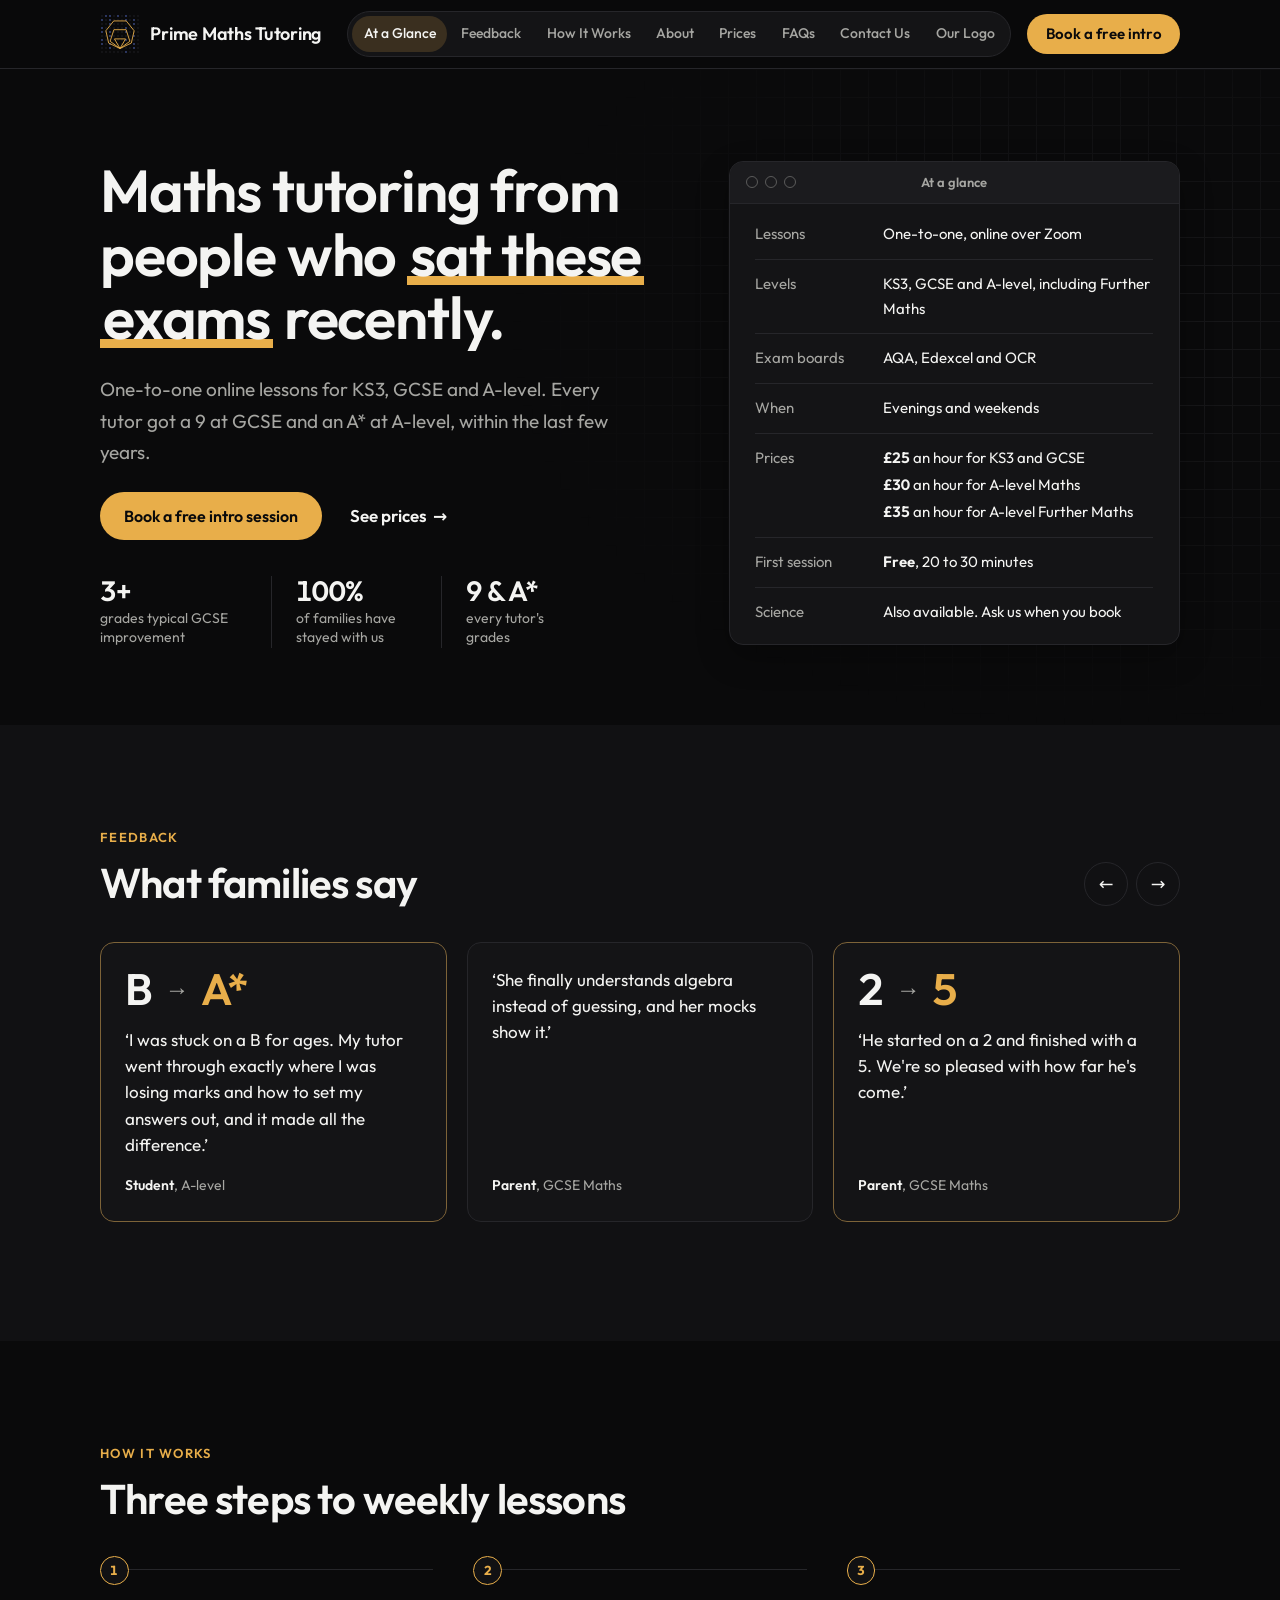
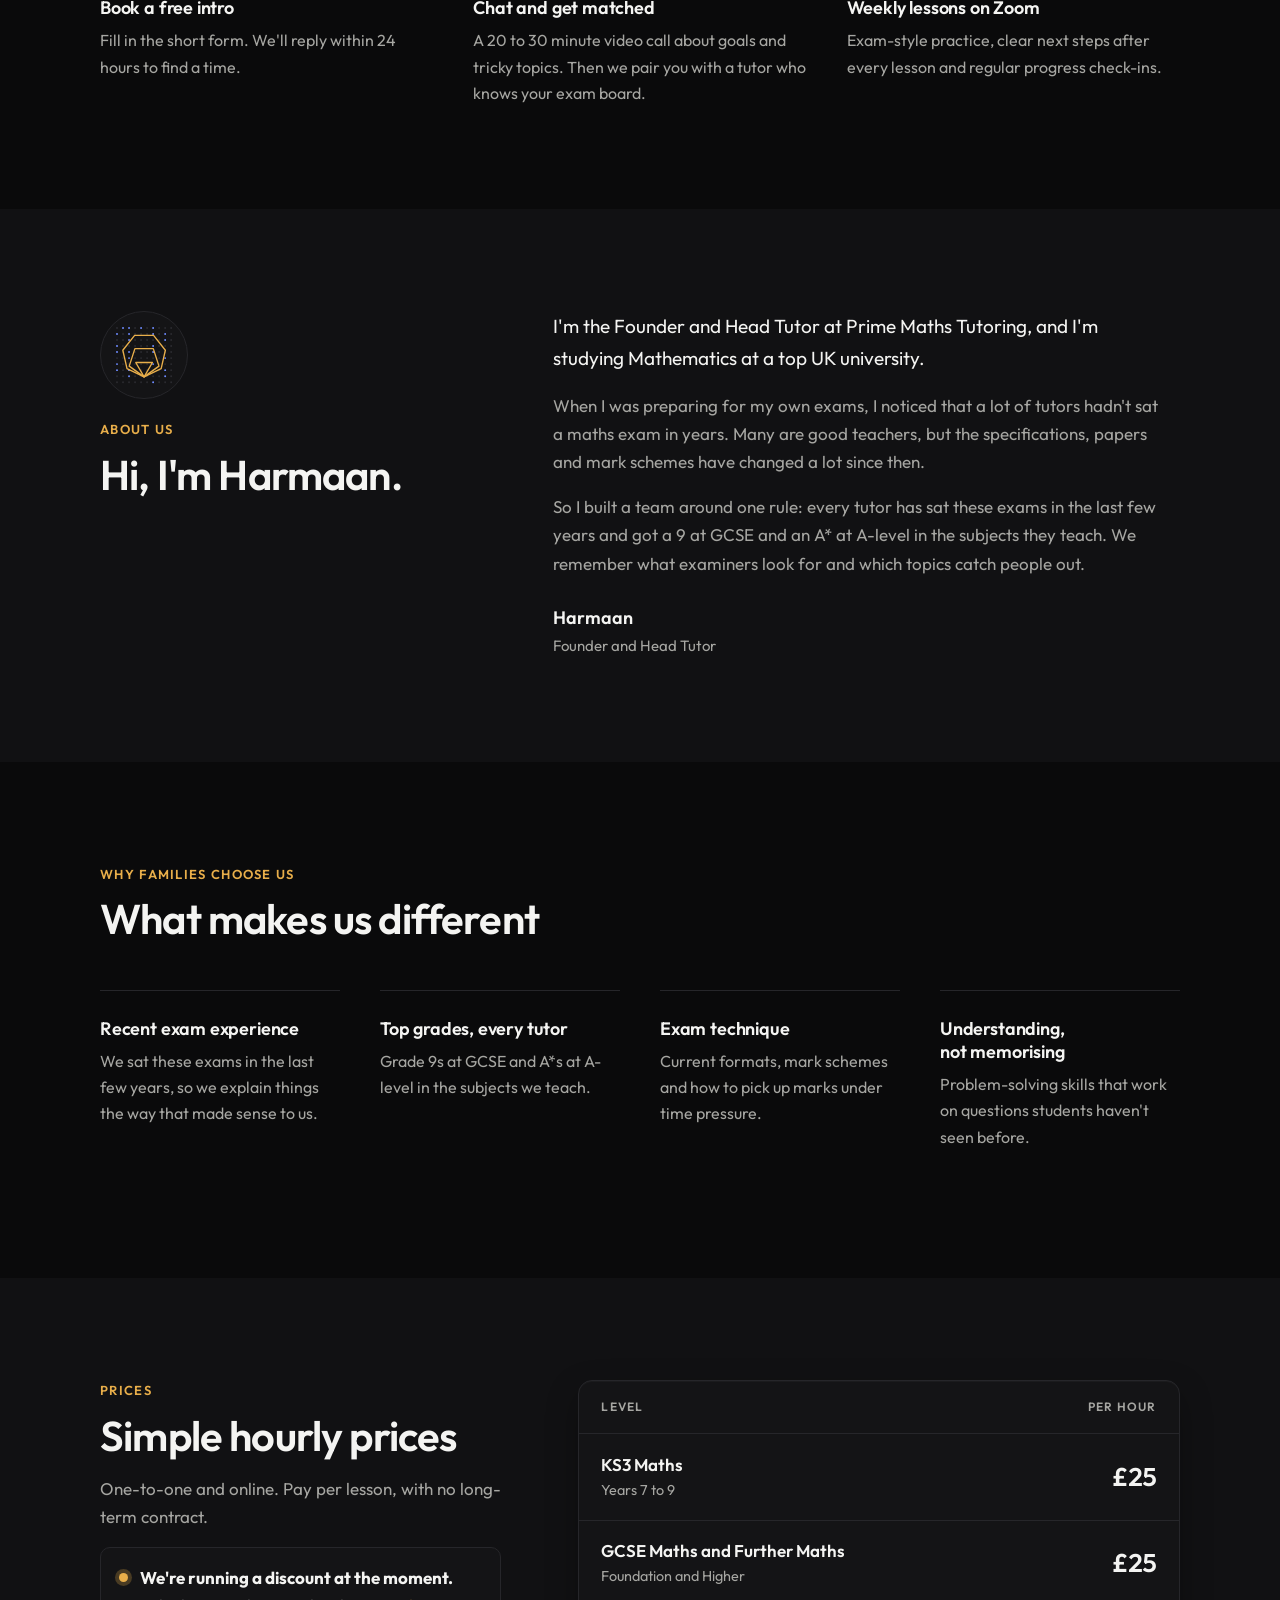
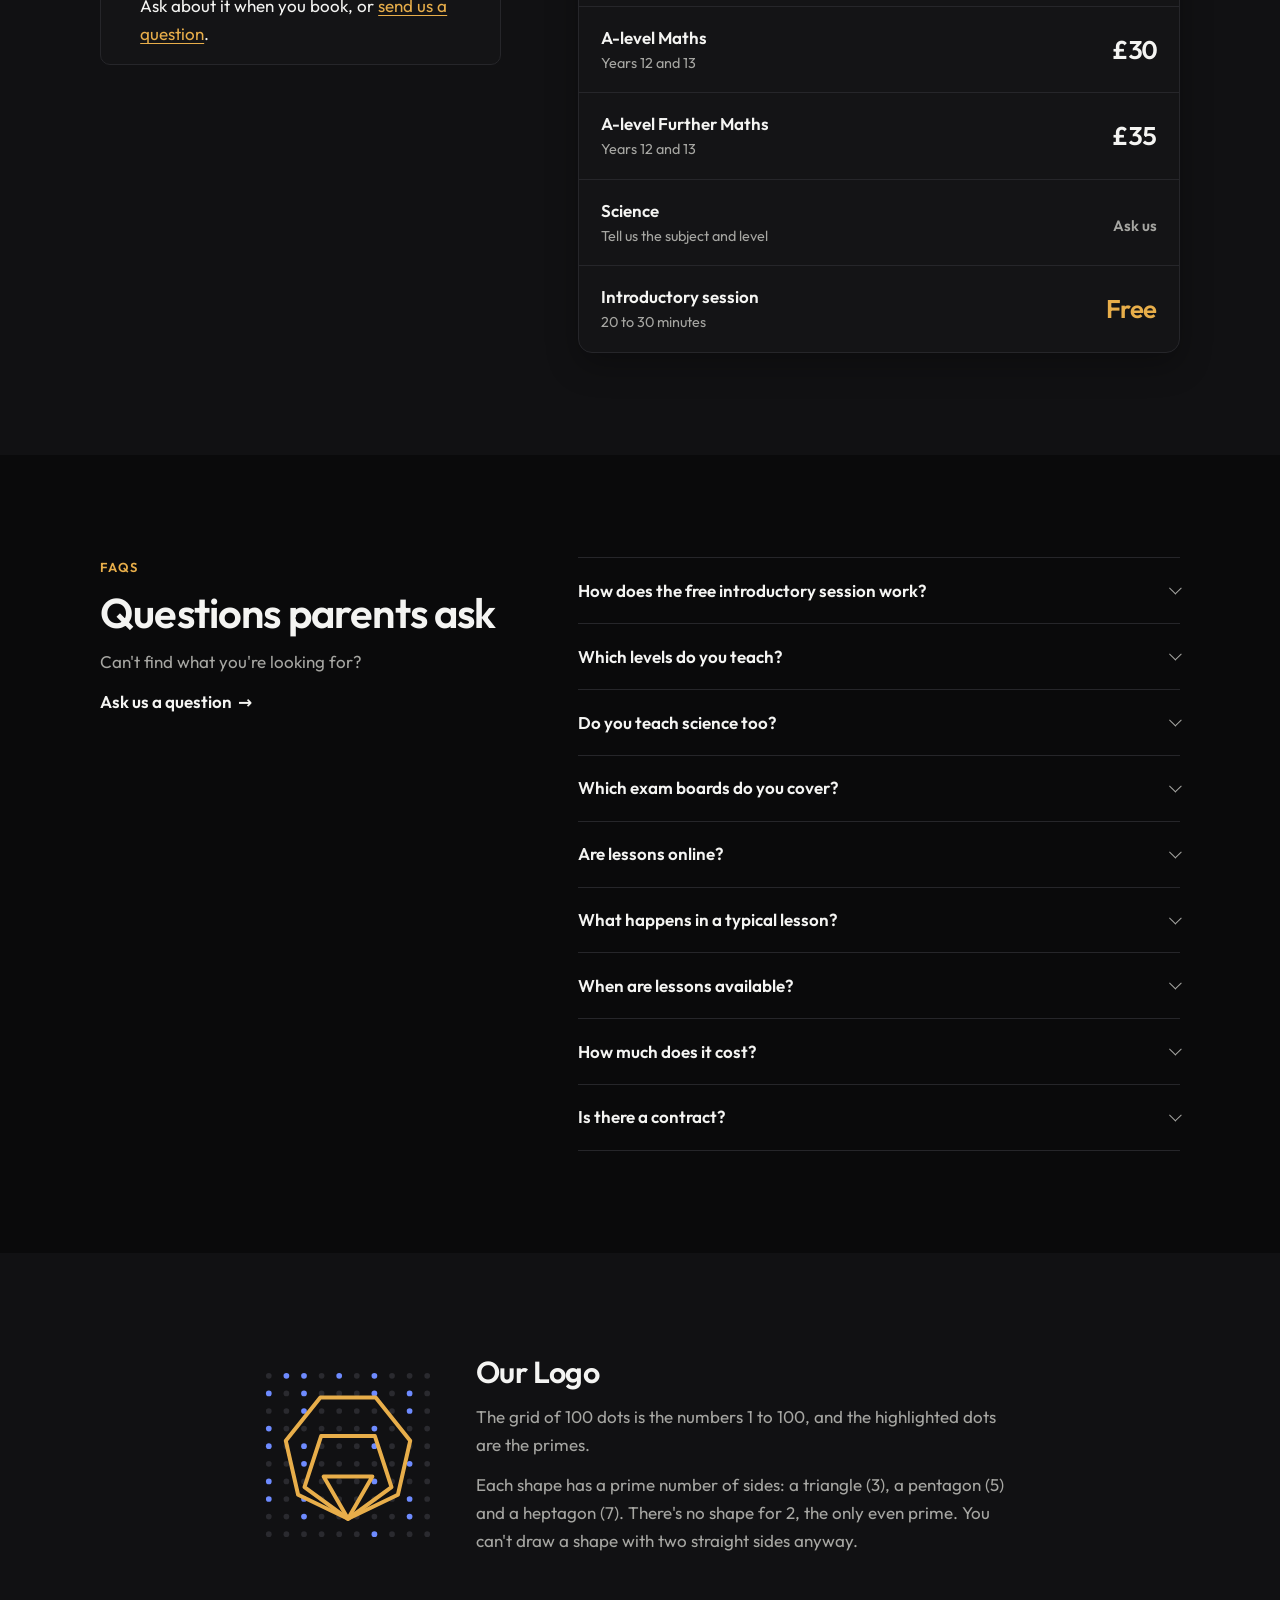
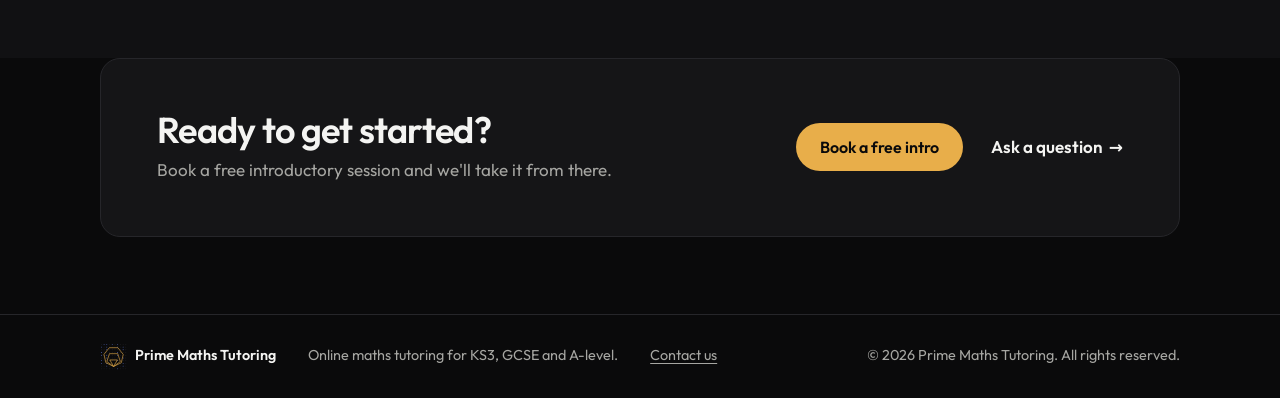
==== index.html @ 4ba77d1f "Add all-rights-reserved licence and footer notice Co-Authored-By: Claude Opus 5.5 <noreply@anthropic" ====
<!doctype html>
<html lang="en-GB">
<head>
<meta charset="utf-8">
<meta name="viewport" content="width=device-width, initial-scale=1, viewport-fit=cover">
<title>Prime Maths Tutoring</title>
<meta name="description" content="One-to-one online maths tutoring for KS3, GCSE and A-level, from tutors who got 9s and A*s and sat these exams in the last few years. Book a free introductory session.">
<meta name="theme-color" content="#0A0A0B">
<link rel="icon" href="favicon.svg" type="image/svg+xml">
<link rel="apple-touch-icon" href="images/apple-touch-icon.png">
<meta property="og:type" content="website">
<meta property="og:title" content="Prime Maths Tutoring">
<meta property="og:description" content="Online maths tutoring from people who sat these exams recently. KS3, GCSE and A-level. First session free.">
<meta property="og:image" content="https://www.primemathstutoring.co.uk/images/og.png">
<meta property="og:url" content="https://www.primemathstutoring.co.uk/">
<link rel="canonical" href="https://www.primemathstutoring.co.uk/">
<link rel="preload" href="fonts/outfit.woff2" as="font" type="font/woff2" crossorigin>
<link rel="stylesheet" href="styles.css">
<script type="application/ld+json">
{
  "@context": "https://schema.org",
  "@type": "EducationalOrganization",
  "name": "Prime Maths Tutoring",
  "description": "One-to-one online maths tutoring for KS3, GCSE and A-level Maths and Further Maths.",
  "areaServed": "GB",
  "priceRange": "£25–£35 per hour"
}
</script>
</head>
<body>

<a class="skip" href="#main">Skip to content</a>

<header class="site-header">
  <div class="wrap header-inner">
    <a class="brand" href="#top" aria-label="Prime Maths Tutoring, back to top">
      <svg class="logo-mark" viewBox="0 0 400 400" aria-hidden="true" focusable="false"><g><circle cx="20" cy="20" r="6.5" class="n"/><circle cx="60" cy="20" r="6.5" class="p"/><circle cx="100" cy="20" r="6.5" class="p"/><circle cx="140" cy="20" r="6.5" class="n"/><circle cx="180" cy="20" r="6.5" class="p"/><circle cx="220" cy="20" r="6.5" class="n"/><circle cx="260" cy="20" r="6.5" class="p"/><circle cx="300" cy="20" r="6.5" class="n"/><circle cx="340" cy="20" r="6.5" class="n"/><circle cx="380" cy="20" r="6.5" class="n"/><circle cx="20" cy="60" r="6.5" class="p"/><circle cx="60" cy="60" r="6.5" class="n"/><circle cx="100" cy="60" r="6.5" class="p"/><circle cx="140" cy="60" r="6.5" class="n"/><circle cx="180" cy="60" r="6.5" class="n"/><circle cx="220" cy="60" r="6.5" class="n"/><circle cx="260" cy="60" r="6.5" class="p"/><circle cx="300" cy="60" r="6.5" class="n"/><circle cx="340" cy="60" r="6.5" class="p"/><circle cx="380" cy="60" r="6.5" class="n"/><circle cx="20" cy="100" r="6.5" class="n"/><circle cx="60" cy="100" r="6.5" class="n"/><circle cx="100" cy="100" r="6.5" class="p"/><circle cx="140" cy="100" r="6.5" class="n"/><circle cx="180" cy="100" r="6.5" class="n"/><circle cx="220" cy="100" r="6.5" class="n"/><circle cx="260" cy="100" r="6.5" class="n"/><circle cx="300" cy="100" r="6.5" class="n"/><circle cx="340" cy="100" r="6.5" class="p"/><circle cx="380" cy="100" r="6.5" class="n"/><circle cx="20" cy="140" r="6.5" class="p"/><circle cx="60" cy="140" r="6.5" class="n"/><circle cx="100" cy="140" r="6.5" class="n"/><circle cx="140" cy="140" r="6.5" class="n"/><circle cx="180" cy="140" r="6.5" class="n"/><circle cx="220" cy="140" r="6.5" class="n"/><circle cx="260" cy="140" r="6.5" class="p"/><circle cx="300" cy="140" r="6.5" class="n"/><circle cx="340" cy="140" r="6.5" class="n"/><circle cx="380" cy="140" r="6.5" class="n"/><circle cx="20" cy="180" r="6.5" class="p"/><circle cx="60" cy="180" r="6.5" class="n"/><circle cx="100" cy="180" r="6.5" class="p"/><circle cx="140" cy="180" r="6.5" class="n"/><circle cx="180" cy="180" r="6.5" class="n"/><circle cx="220" cy="180" r="6.5" class="n"/><circle cx="260" cy="180" r="6.5" class="p"/><circle cx="300" cy="180" r="6.5" class="n"/><circle cx="340" cy="180" r="6.5" class="n"/><circle cx="380" cy="180" r="6.5" class="n"/><circle cx="20" cy="220" r="6.5" class="n"/><circle cx="60" cy="220" r="6.5" class="n"/><circle cx="100" cy="220" r="6.5" class="p"/><circle cx="140" cy="220" r="6.5" class="n"/><circle cx="180" cy="220" r="6.5" class="n"/><circle cx="220" cy="220" r="6.5" class="n"/><circle cx="260" cy="220" r="6.5" class="n"/><circle cx="300" cy="220" r="6.5" class="n"/><circle cx="340" cy="220" r="6.5" class="p"/><circle cx="380" cy="220" r="6.5" class="n"/><circle cx="20" cy="260" r="6.5" class="p"/><circle cx="60" cy="260" r="6.5" class="n"/><circle cx="100" cy="260" r="6.5" class="n"/><circle cx="140" cy="260" r="6.5" class="n"/><circle cx="180" cy="260" r="6.5" class="n"/><circle cx="220" cy="260" r="6.5" class="n"/><circle cx="260" cy="260" r="6.5" class="p"/><circle cx="300" cy="260" r="6.5" class="n"/><circle cx="340" cy="260" r="6.5" class="n"/><circle cx="380" cy="260" r="6.5" class="n"/><circle cx="20" cy="300" r="6.5" class="p"/><circle cx="60" cy="300" r="6.5" class="n"/><circle cx="100" cy="300" r="6.5" class="p"/><circle cx="140" cy="300" r="6.5" class="n"/><circle cx="180" cy="300" r="6.5" class="n"/><circle cx="220" cy="300" r="6.5" class="n"/><circle cx="260" cy="300" r="6.5" class="n"/><circle cx="300" cy="300" r="6.5" class="n"/><circle cx="340" cy="300" r="6.5" class="p"/><circle cx="380" cy="300" r="6.5" class="n"/><circle cx="20" cy="340" r="6.5" class="n"/><circle cx="60" cy="340" r="6.5" class="n"/><circle cx="100" cy="340" r="6.5" class="p"/><circle cx="140" cy="340" r="6.5" class="n"/><circle cx="180" cy="340" r="6.5" class="n"/><circle cx="220" cy="340" r="6.5" class="n"/><circle cx="260" cy="340" r="6.5" class="n"/><circle cx="300" cy="340" r="6.5" class="n"/><circle cx="340" cy="340" r="6.5" class="p"/><circle cx="380" cy="340" r="6.5" class="n"/><circle cx="20" cy="380" r="6.5" class="n"/><circle cx="60" cy="380" r="6.5" class="n"/><circle cx="100" cy="380" r="6.5" class="n"/><circle cx="140" cy="380" r="6.5" class="n"/><circle cx="180" cy="380" r="6.5" class="n"/><circle cx="220" cy="380" r="6.5" class="n"/><circle cx="260" cy="380" r="6.5" class="p"/><circle cx="300" cy="380" r="6.5" class="n"/><circle cx="340" cy="380" r="6.5" class="n"/><circle cx="380" cy="380" r="6.5" class="n"/></g><polygon class="s hept" points="200.0,345.0 86.6,290.4 58.6,167.7 137.1,69.4 262.9,69.4 341.4,167.7 313.4,290.4"/><polygon class="s pent" points="200.0,345.0 101.1,273.1 138.9,156.9 261.1,156.9 298.9,273.1"/><polygon class="s tri" points="200.0,345.0 144.6,249.0 255.4,249.0"/></svg>
      <span class="brand-name">Prime Maths Tutoring</span>
    </a>
    <nav class="tabs" aria-label="Sections">
      <a href="#top">At a Glance</a>
      <a href="#reviews">Feedback</a>
      <a href="#how">How It Works</a>
      <a href="#about">About</a>
      <a href="#prices">Prices</a>
      <a href="#faqs">FAQs</a>
      <a href="contact.html">Contact Us</a>
      <a href="#logo">Our Logo</a>
    </nav>
    <a class="btn btn-small" href="book.html"><span>Book <span class="long-label">a free </span>intro</span></a>
  </div>
</header>

<main id="main">

  <!-- Opening: the promise and results on the left, the practical details on the right -->
  <section class="hero" id="top">
    <div class="wrap hero-grid">
      <div class="hero-copy">
        <h1>Maths tutoring from people who <mark>sat these exams</mark> recently.</h1>
        <p class="lede">One-to-one online lessons for KS3, GCSE and A-level. Every tutor got a 9 at GCSE and an A* at A-level, within the last few years.</p>
        <div class="actions">
          <a class="btn" href="book.html">Book a free intro session</a>
          <a class="link-arrow" href="#prices">See prices</a>
        </div>
        <ul class="stats" aria-label="Our results">
          <li><strong>3+</strong><span>grades typical GCSE improvement</span></li>
          <li><strong>100%</strong><span>of families have stayed with us</span></li>
          <li><strong>9 &amp; A*</strong><span>every tutor's grades</span></li>
        </ul>
      </div>

      <aside class="glance window" aria-labelledby="glance-title">
        <div class="window-bar">
          <span class="window-dots" aria-hidden="true"><i></i><i></i><i></i></span>
          <h2 id="glance-title" class="window-title">At a glance</h2>
        </div>
        <dl class="window-body">
          <div><dt>Lessons</dt><dd>One-to-one, online over Zoom</dd></div>
          <div><dt>Levels</dt><dd>KS3, GCSE and A-level, including Further Maths</dd></div>
          <div><dt>Exam boards</dt><dd>AQA, Edexcel and OCR</dd></div>
          <div><dt>When</dt><dd>Evenings and weekends</dd></div>
          <div><dt>Prices</dt><dd>
            <p><strong>£25</strong> an hour for KS3 and GCSE</p>
            <p><strong>£30</strong> an hour for A-level Maths</p>
            <p><strong>£35</strong> an hour for A-level Further Maths</p>
          </dd></div>
          <div><dt>First session</dt><dd><strong>Free</strong>, 20 to 30 minutes</dd></div>
          <div><dt>Science</dt><dd>Also available. Ask us when you book</dd></div>
        </dl>
      </aside>
    </div>
  </section>

  <!-- Feedback carousel. To add a card, copy one of the <li> blocks below and change the words.
       Only use feedback that families have actually given, with their permission. -->
  <section class="section section-tint reviews" id="reviews" aria-labelledby="reviews-title">
    <div class="wrap">
      <div class="reviews-head">
        <div class="section-head flush">
          <p class="eyebrow">Feedback</p>
          <h2 id="reviews-title">What families say</h2>
        </div>
        <div class="reviews-controls">
          <button type="button" class="round-btn" data-dir="-1" aria-label="Previous feedback"><span aria-hidden="true">&larr;</span></button>
          <button type="button" class="round-btn" data-dir="1" aria-label="Next feedback"><span aria-hidden="true">&rarr;</span></button>
        </div>
      </div>
      <ul class="reviews-track" tabindex="0" aria-label="Feedback from families">
        <li class="review review-result">
          <p class="grade"><span>B</span><span class="arrow" aria-label="to">&rarr;</span><span>A*</span></p>
          <blockquote><p>I was stuck on a B for ages. My tutor went through exactly where I was losing marks and how to set my answers out, and it made all the difference.</p></blockquote>
          <p class="review-meta"><strong>Student</strong>, A-level</p>
        </li>
        <li class="review">
          <blockquote><p>She finally understands algebra instead of guessing, and her mocks show it.</p></blockquote>
          <p class="review-meta"><strong>Parent</strong>, GCSE Maths</p>
        </li>
        <li class="review review-result">
          <p class="grade"><span>2</span><span class="arrow" aria-label="to">&rarr;</span><span>5</span></p>
          <blockquote><p>He started on a 2 and finished with a 5. We're so pleased with how far he's come.</p></blockquote>
          <p class="review-meta"><strong>Parent</strong>, GCSE Maths</p>
        </li>
        <li class="review review-result">
          <p class="grade"><span>C</span><span class="arrow" aria-label="to">&rarr;</span><span>A</span></p>
          <blockquote><p>Went from a C to an A. The homework was really well designed and always tailored to whatever I was struggling with that week.</p></blockquote>
          <p class="review-meta"><strong>Student</strong>, A-level</p>
        </li>
        <li class="review">
          <blockquote><p>Booking was really easy. We filled in the form and it was all sorted quickly.</p></blockquote>
          <p class="review-meta"><strong>Parent</strong>, GCSE Maths</p>
        </li>
        <li class="review review-result">
          <p class="grade"><span>5</span><span class="arrow" aria-label="to">&rarr;</span><span>8</span></p>
          <blockquote><p>From a 5 to an 8. Couldn't have asked for more.</p></blockquote>
          <p class="review-meta"><strong>Parent</strong>, GCSE Maths</p>
        </li>
        <li class="review">
          <blockquote><p>The tutors are really friendly, and there's always a time that works around my school timetable.</p></blockquote>
          <p class="review-meta"><strong>Student</strong>, A-level</p>
        </li>
      </ul>
    </div>
  </section>

  <!-- How it works -->
  <section class="section" id="how" aria-labelledby="how-title">
    <div class="wrap">
      <div class="section-head">
        <p class="eyebrow">How it works</p>
        <h2 id="how-title">Three steps to weekly lessons</h2>
      </div>
      <ol class="steps">
        <li>
          <h3>Book a free intro</h3>
          <p>Fill in the short form. We'll reply within 24 hours to find a time.</p>
        </li>
        <li>
          <h3>Chat and get matched</h3>
          <p>A 20 to 30 minute video call about goals and tricky topics. Then we pair you with a tutor who knows your exam board.</p>
        </li>
        <li>
          <h3>Weekly lessons on Zoom</h3>
          <p>Exam-style practice, clear next steps after every lesson and regular progress check-ins.</p>
        </li>
      </ol>
    </div>
  </section>

  <!-- Founder -->
  <section class="section section-tint" id="about" aria-labelledby="about-title">
    <div class="wrap founder">
      <div class="founder-side">
        <div class="avatar" aria-hidden="true"><svg class="logo-mark" viewBox="0 0 400 400" aria-hidden="true" focusable="false"><g><circle cx="20" cy="20" r="6.5" class="n"/><circle cx="60" cy="20" r="6.5" class="p"/><circle cx="100" cy="20" r="6.5" class="p"/><circle cx="140" cy="20" r="6.5" class="n"/><circle cx="180" cy="20" r="6.5" class="p"/><circle cx="220" cy="20" r="6.5" class="n"/><circle cx="260" cy="20" r="6.5" class="p"/><circle cx="300" cy="20" r="6.5" class="n"/><circle cx="340" cy="20" r="6.5" class="n"/><circle cx="380" cy="20" r="6.5" class="n"/><circle cx="20" cy="60" r="6.5" class="p"/><circle cx="60" cy="60" r="6.5" class="n"/><circle cx="100" cy="60" r="6.5" class="p"/><circle cx="140" cy="60" r="6.5" class="n"/><circle cx="180" cy="60" r="6.5" class="n"/><circle cx="220" cy="60" r="6.5" class="n"/><circle cx="260" cy="60" r="6.5" class="p"/><circle cx="300" cy="60" r="6.5" class="n"/><circle cx="340" cy="60" r="6.5" class="p"/><circle cx="380" cy="60" r="6.5" class="n"/><circle cx="20" cy="100" r="6.5" class="n"/><circle cx="60" cy="100" r="6.5" class="n"/><circle cx="100" cy="100" r="6.5" class="p"/><circle cx="140" cy="100" r="6.5" class="n"/><circle cx="180" cy="100" r="6.5" class="n"/><circle cx="220" cy="100" r="6.5" class="n"/><circle cx="260" cy="100" r="6.5" class="n"/><circle cx="300" cy="100" r="6.5" class="n"/><circle cx="340" cy="100" r="6.5" class="p"/><circle cx="380" cy="100" r="6.5" class="n"/><circle cx="20" cy="140" r="6.5" class="p"/><circle cx="60" cy="140" r="6.5" class="n"/><circle cx="100" cy="140" r="6.5" class="n"/><circle cx="140" cy="140" r="6.5" class="n"/><circle cx="180" cy="140" r="6.5" class="n"/><circle cx="220" cy="140" r="6.5" class="n"/><circle cx="260" cy="140" r="6.5" class="p"/><circle cx="300" cy="140" r="6.5" class="n"/><circle cx="340" cy="140" r="6.5" class="n"/><circle cx="380" cy="140" r="6.5" class="n"/><circle cx="20" cy="180" r="6.5" class="p"/><circle cx="60" cy="180" r="6.5" class="n"/><circle cx="100" cy="180" r="6.5" class="p"/><circle cx="140" cy="180" r="6.5" class="n"/><circle cx="180" cy="180" r="6.5" class="n"/><circle cx="220" cy="180" r="6.5" class="n"/><circle cx="260" cy="180" r="6.5" class="p"/><circle cx="300" cy="180" r="6.5" class="n"/><circle cx="340" cy="180" r="6.5" class="n"/><circle cx="380" cy="180" r="6.5" class="n"/><circle cx="20" cy="220" r="6.5" class="n"/><circle cx="60" cy="220" r="6.5" class="n"/><circle cx="100" cy="220" r="6.5" class="p"/><circle cx="140" cy="220" r="6.5" class="n"/><circle cx="180" cy="220" r="6.5" class="n"/><circle cx="220" cy="220" r="6.5" class="n"/><circle cx="260" cy="220" r="6.5" class="n"/><circle cx="300" cy="220" r="6.5" class="n"/><circle cx="340" cy="220" r="6.5" class="p"/><circle cx="380" cy="220" r="6.5" class="n"/><circle cx="20" cy="260" r="6.5" class="p"/><circle cx="60" cy="260" r="6.5" class="n"/><circle cx="100" cy="260" r="6.5" class="n"/><circle cx="140" cy="260" r="6.5" class="n"/><circle cx="180" cy="260" r="6.5" class="n"/><circle cx="220" cy="260" r="6.5" class="n"/><circle cx="260" cy="260" r="6.5" class="p"/><circle cx="300" cy="260" r="6.5" class="n"/><circle cx="340" cy="260" r="6.5" class="n"/><circle cx="380" cy="260" r="6.5" class="n"/><circle cx="20" cy="300" r="6.5" class="p"/><circle cx="60" cy="300" r="6.5" class="n"/><circle cx="100" cy="300" r="6.5" class="p"/><circle cx="140" cy="300" r="6.5" class="n"/><circle cx="180" cy="300" r="6.5" class="n"/><circle cx="220" cy="300" r="6.5" class="n"/><circle cx="260" cy="300" r="6.5" class="n"/><circle cx="300" cy="300" r="6.5" class="n"/><circle cx="340" cy="300" r="6.5" class="p"/><circle cx="380" cy="300" r="6.5" class="n"/><circle cx="20" cy="340" r="6.5" class="n"/><circle cx="60" cy="340" r="6.5" class="n"/><circle cx="100" cy="340" r="6.5" class="p"/><circle cx="140" cy="340" r="6.5" class="n"/><circle cx="180" cy="340" r="6.5" class="n"/><circle cx="220" cy="340" r="6.5" class="n"/><circle cx="260" cy="340" r="6.5" class="n"/><circle cx="300" cy="340" r="6.5" class="n"/><circle cx="340" cy="340" r="6.5" class="p"/><circle cx="380" cy="340" r="6.5" class="n"/><circle cx="20" cy="380" r="6.5" class="n"/><circle cx="60" cy="380" r="6.5" class="n"/><circle cx="100" cy="380" r="6.5" class="n"/><circle cx="140" cy="380" r="6.5" class="n"/><circle cx="180" cy="380" r="6.5" class="n"/><circle cx="220" cy="380" r="6.5" class="n"/><circle cx="260" cy="380" r="6.5" class="p"/><circle cx="300" cy="380" r="6.5" class="n"/><circle cx="340" cy="380" r="6.5" class="n"/><circle cx="380" cy="380" r="6.5" class="n"/></g><polygon class="s hept" points="200.0,345.0 86.6,290.4 58.6,167.7 137.1,69.4 262.9,69.4 341.4,167.7 313.4,290.4"/><polygon class="s pent" points="200.0,345.0 101.1,273.1 138.9,156.9 261.1,156.9 298.9,273.1"/><polygon class="s tri" points="200.0,345.0 144.6,249.0 255.4,249.0"/></svg></div>
        <div class="section-head flush">
          <p class="eyebrow">About us</p>
          <h2 id="about-title">Hi, I'm Harmaan.</h2>
        </div>
      </div>
      <div class="founder-copy">
        <p class="lead">I'm the Founder and Head Tutor at Prime Maths Tutoring, and I'm studying Mathematics at a top UK university.</p>
        <p>When I was preparing for my own exams, I noticed that a lot of tutors hadn't sat a maths exam in years. Many are good teachers, but the specifications, papers and mark schemes have changed a lot since then.</p>
        <p>So I built a team around one rule: every tutor has sat these exams in the last few years and got a 9 at GCSE and an A* at A-level in the subjects they teach. We remember what examiners look for and which topics catch people out.</p>
        <p class="signoff"><strong>Harmaan</strong><span>Founder and Head Tutor</span></p>
      </div>
    </div>
  </section>

  <!-- Why us -->
  <section class="section" aria-labelledby="why-title">
    <div class="wrap">
      <div class="section-head">
        <p class="eyebrow">Why families choose us</p>
        <h2 id="why-title">What makes us different</h2>
      </div>
      <ul class="points">
        <li>
          <h3>Recent exam experience</h3>
          <p>We sat these exams in the last few years, so we explain things the way that made sense to us.</p>
        </li>
        <li>
          <h3>Top grades, every tutor</h3>
          <p>Grade 9s at GCSE and A*s at A-level in the subjects we teach.</p>
        </li>
        <li>
          <h3>Exam technique</h3>
          <p>Current formats, mark schemes and how to pick up marks under time pressure.</p>
        </li>
        <li>
          <h3>Understanding, not memorising</h3>
          <p>Problem-solving skills that work on questions students haven't seen before.</p>
        </li>
      </ul>
    </div>
  </section>

  <!-- Prices -->
  <section class="section section-tint" id="prices" aria-labelledby="prices-title">
    <div class="wrap prices">
      <div class="prices-intro">
        <div class="section-head flush">
          <p class="eyebrow">Prices</p>
          <h2 id="prices-title">Simple hourly prices</h2>
        </div>
        <p>One-to-one and online. Pay per lesson, with no long-term contract.</p>
        <div class="offer"><p><strong>We're running a discount at the moment.</strong> Ask about it when you book, or <a href="contact.html#prices">send us a question</a>.</p></div>
      </div>
      <table class="price-table">
        <caption class="visually-hidden">Prices per hour</caption>
        <thead>
          <tr><th scope="col">Level</th><th scope="col">Per hour</th></tr>
        </thead>
        <tbody>
          <tr><th scope="row">KS3 Maths<span>Years 7 to 9</span></th><td>£25</td></tr>
          <tr><th scope="row">GCSE Maths and Further Maths<span>Foundation and Higher</span></th><td>£25</td></tr>
          <tr><th scope="row">A-level Maths<span>Years 12 and 13</span></th><td>£30</td></tr>
          <tr><th scope="row">A-level Further Maths<span>Years 12 and 13</span></th><td>£35</td></tr>
          <tr><th scope="row">Science<span>Tell us the subject and level</span></th><td><small>Ask us</small></td></tr>
          <tr class="free"><th scope="row">Introductory session<span>20 to 30 minutes</span></th><td>Free</td></tr>
        </tbody>
      </table>
    </div>
  </section>

  <!-- FAQs -->
  <section class="section" id="faqs" aria-labelledby="faqs-title">
    <div class="wrap faqs">
      <div class="section-head">
        <p class="eyebrow">FAQs</p>
        <h2 id="faqs-title">Questions parents ask</h2>
        <p>Can't find what you're looking for?</p>
        <a class="link-arrow" href="contact.html">Ask us a question</a>
      </div>
      <div class="faq-list">
        <details>
          <summary>How does the free introductory session work?</summary>
          <p>It's a 20 to 30 minute video call. We talk about goals, get a sense of the current level and suggest a learning plan. There's no obligation to book anything afterwards.</p>
        </details>
        <details>
          <summary>Which levels do you teach?</summary>
          <p>KS3 Maths (Years 7 to 9), GCSE Maths and Further Maths at Foundation and Higher, and A-level Maths and Further Maths.</p>
        </details>
        <details>
          <summary>Do you teach science too?</summary>
          <p>Yes. Our science tutors meet the same standard as our maths tutors: a 9 at GCSE and an A* at A-level in the subjects they teach. Mention the subject and level when you book and we'll let you know what's available.</p>
        </details>
        <details>
          <summary>Which exam boards do you cover?</summary>
          <p>AQA, Edexcel and OCR. If your school uses a different board, tell us and we'll adapt.</p>
        </details>
        <details>
          <summary>Are lessons online?</summary>
          <p>Yes. All lessons are one-to-one over Zoom, so you can be anywhere in the UK.</p>
        </details>
        <details>
          <summary>What happens in a typical lesson?</summary>
          <p>We go over tricky topics, practise exam-style questions and work on technique. Students leave each lesson with clear next steps.</p>
        </details>
        <details>
          <summary>When are lessons available?</summary>
          <p>Evenings and weekends. Tell us the days and times that suit you and we'll match you with a tutor.</p>
        </details>
        <details>
          <summary>How much does it cost?</summary>
          <p>£25 an hour for KS3 and GCSE (including GCSE Further Maths), £30 an hour for A-level Maths and £35 an hour for A-level Further Maths. We're running a discount at the moment, so ask about it when you book.</p>
        </details>
        <details>
          <summary>Is there a contract?</summary>
          <p>No. There's no long-term contract, so you can stop whenever you like.</p>
        </details>
      </div>
    </div>
  </section>

  <!-- Logo story -->
  <section class="section section-tint" id="logo" aria-labelledby="logo-title">
    <div class="wrap logo-story">
      <div class="logo-large"><svg class="logo-mark" viewBox="0 0 400 400" aria-hidden="true" focusable="false"><g><circle cx="20" cy="20" r="6.5" class="n"/><circle cx="60" cy="20" r="6.5" class="p"/><circle cx="100" cy="20" r="6.5" class="p"/><circle cx="140" cy="20" r="6.5" class="n"/><circle cx="180" cy="20" r="6.5" class="p"/><circle cx="220" cy="20" r="6.5" class="n"/><circle cx="260" cy="20" r="6.5" class="p"/><circle cx="300" cy="20" r="6.5" class="n"/><circle cx="340" cy="20" r="6.5" class="n"/><circle cx="380" cy="20" r="6.5" class="n"/><circle cx="20" cy="60" r="6.5" class="p"/><circle cx="60" cy="60" r="6.5" class="n"/><circle cx="100" cy="60" r="6.5" class="p"/><circle cx="140" cy="60" r="6.5" class="n"/><circle cx="180" cy="60" r="6.5" class="n"/><circle cx="220" cy="60" r="6.5" class="n"/><circle cx="260" cy="60" r="6.5" class="p"/><circle cx="300" cy="60" r="6.5" class="n"/><circle cx="340" cy="60" r="6.5" class="p"/><circle cx="380" cy="60" r="6.5" class="n"/><circle cx="20" cy="100" r="6.5" class="n"/><circle cx="60" cy="100" r="6.5" class="n"/><circle cx="100" cy="100" r="6.5" class="p"/><circle cx="140" cy="100" r="6.5" class="n"/><circle cx="180" cy="100" r="6.5" class="n"/><circle cx="220" cy="100" r="6.5" class="n"/><circle cx="260" cy="100" r="6.5" class="n"/><circle cx="300" cy="100" r="6.5" class="n"/><circle cx="340" cy="100" r="6.5" class="p"/><circle cx="380" cy="100" r="6.5" class="n"/><circle cx="20" cy="140" r="6.5" class="p"/><circle cx="60" cy="140" r="6.5" class="n"/><circle cx="100" cy="140" r="6.5" class="n"/><circle cx="140" cy="140" r="6.5" class="n"/><circle cx="180" cy="140" r="6.5" class="n"/><circle cx="220" cy="140" r="6.5" class="n"/><circle cx="260" cy="140" r="6.5" class="p"/><circle cx="300" cy="140" r="6.5" class="n"/><circle cx="340" cy="140" r="6.5" class="n"/><circle cx="380" cy="140" r="6.5" class="n"/><circle cx="20" cy="180" r="6.5" class="p"/><circle cx="60" cy="180" r="6.5" class="n"/><circle cx="100" cy="180" r="6.5" class="p"/><circle cx="140" cy="180" r="6.5" class="n"/><circle cx="180" cy="180" r="6.5" class="n"/><circle cx="220" cy="180" r="6.5" class="n"/><circle cx="260" cy="180" r="6.5" class="p"/><circle cx="300" cy="180" r="6.5" class="n"/><circle cx="340" cy="180" r="6.5" class="n"/><circle cx="380" cy="180" r="6.5" class="n"/><circle cx="20" cy="220" r="6.5" class="n"/><circle cx="60" cy="220" r="6.5" class="n"/><circle cx="100" cy="220" r="6.5" class="p"/><circle cx="140" cy="220" r="6.5" class="n"/><circle cx="180" cy="220" r="6.5" class="n"/><circle cx="220" cy="220" r="6.5" class="n"/><circle cx="260" cy="220" r="6.5" class="n"/><circle cx="300" cy="220" r="6.5" class="n"/><circle cx="340" cy="220" r="6.5" class="p"/><circle cx="380" cy="220" r="6.5" class="n"/><circle cx="20" cy="260" r="6.5" class="p"/><circle cx="60" cy="260" r="6.5" class="n"/><circle cx="100" cy="260" r="6.5" class="n"/><circle cx="140" cy="260" r="6.5" class="n"/><circle cx="180" cy="260" r="6.5" class="n"/><circle cx="220" cy="260" r="6.5" class="n"/><circle cx="260" cy="260" r="6.5" class="p"/><circle cx="300" cy="260" r="6.5" class="n"/><circle cx="340" cy="260" r="6.5" class="n"/><circle cx="380" cy="260" r="6.5" class="n"/><circle cx="20" cy="300" r="6.5" class="p"/><circle cx="60" cy="300" r="6.5" class="n"/><circle cx="100" cy="300" r="6.5" class="p"/><circle cx="140" cy="300" r="6.5" class="n"/><circle cx="180" cy="300" r="6.5" class="n"/><circle cx="220" cy="300" r="6.5" class="n"/><circle cx="260" cy="300" r="6.5" class="n"/><circle cx="300" cy="300" r="6.5" class="n"/><circle cx="340" cy="300" r="6.5" class="p"/><circle cx="380" cy="300" r="6.5" class="n"/><circle cx="20" cy="340" r="6.5" class="n"/><circle cx="60" cy="340" r="6.5" class="n"/><circle cx="100" cy="340" r="6.5" class="p"/><circle cx="140" cy="340" r="6.5" class="n"/><circle cx="180" cy="340" r="6.5" class="n"/><circle cx="220" cy="340" r="6.5" class="n"/><circle cx="260" cy="340" r="6.5" class="n"/><circle cx="300" cy="340" r="6.5" class="n"/><circle cx="340" cy="340" r="6.5" class="p"/><circle cx="380" cy="340" r="6.5" class="n"/><circle cx="20" cy="380" r="6.5" class="n"/><circle cx="60" cy="380" r="6.5" class="n"/><circle cx="100" cy="380" r="6.5" class="n"/><circle cx="140" cy="380" r="6.5" class="n"/><circle cx="180" cy="380" r="6.5" class="n"/><circle cx="220" cy="380" r="6.5" class="n"/><circle cx="260" cy="380" r="6.5" class="p"/><circle cx="300" cy="380" r="6.5" class="n"/><circle cx="340" cy="380" r="6.5" class="n"/><circle cx="380" cy="380" r="6.5" class="n"/></g><polygon class="s hept" points="200.0,345.0 86.6,290.4 58.6,167.7 137.1,69.4 262.9,69.4 341.4,167.7 313.4,290.4"/><polygon class="s pent" points="200.0,345.0 101.1,273.1 138.9,156.9 261.1,156.9 298.9,273.1"/><polygon class="s tri" points="200.0,345.0 144.6,249.0 255.4,249.0"/></svg></div>
      <div>
        <h2 id="logo-title">Our Logo</h2>
        <p>The grid of 100 dots is the numbers 1 to 100, and the highlighted dots are the primes.</p>
        <p>Each shape has a prime number of sides: a triangle (3), a pentagon (5) and a heptagon (7). There's no shape for 2, the only even prime. You can't draw a shape with two straight sides anyway.</p>
      </div>
    </div>
  </section>

  <!-- Closing call to action -->
  <section class="closing">
    <div class="wrap">
      <div class="closing-inner">
        <div>
          <h2>Ready to get started?</h2>
          <p>Book a free introductory session and we'll take it from there.</p>
        </div>
        <div class="actions">
          <a class="btn" href="book.html">Book a free intro</a>
          <a class="link-arrow" href="contact.html">Ask a question</a>
        </div>
      </div>
    </div>
  </section>

</main>

<footer class="site-footer">
  <div class="wrap footer-inner">
    <p class="footer-brand"><svg class="logo-mark" viewBox="0 0 400 400" aria-hidden="true" focusable="false"><g><circle cx="20" cy="20" r="6.5" class="n"/><circle cx="60" cy="20" r="6.5" class="p"/><circle cx="100" cy="20" r="6.5" class="p"/><circle cx="140" cy="20" r="6.5" class="n"/><circle cx="180" cy="20" r="6.5" class="p"/><circle cx="220" cy="20" r="6.5" class="n"/><circle cx="260" cy="20" r="6.5" class="p"/><circle cx="300" cy="20" r="6.5" class="n"/><circle cx="340" cy="20" r="6.5" class="n"/><circle cx="380" cy="20" r="6.5" class="n"/><circle cx="20" cy="60" r="6.5" class="p"/><circle cx="60" cy="60" r="6.5" class="n"/><circle cx="100" cy="60" r="6.5" class="p"/><circle cx="140" cy="60" r="6.5" class="n"/><circle cx="180" cy="60" r="6.5" class="n"/><circle cx="220" cy="60" r="6.5" class="n"/><circle cx="260" cy="60" r="6.5" class="p"/><circle cx="300" cy="60" r="6.5" class="n"/><circle cx="340" cy="60" r="6.5" class="p"/><circle cx="380" cy="60" r="6.5" class="n"/><circle cx="20" cy="100" r="6.5" class="n"/><circle cx="60" cy="100" r="6.5" class="n"/><circle cx="100" cy="100" r="6.5" class="p"/><circle cx="140" cy="100" r="6.5" class="n"/><circle cx="180" cy="100" r="6.5" class="n"/><circle cx="220" cy="100" r="6.5" class="n"/><circle cx="260" cy="100" r="6.5" class="n"/><circle cx="300" cy="100" r="6.5" class="n"/><circle cx="340" cy="100" r="6.5" class="p"/><circle cx="380" cy="100" r="6.5" class="n"/><circle cx="20" cy="140" r="6.5" class="p"/><circle cx="60" cy="140" r="6.5" class="n"/><circle cx="100" cy="140" r="6.5" class="n"/><circle cx="140" cy="140" r="6.5" class="n"/><circle cx="180" cy="140" r="6.5" class="n"/><circle cx="220" cy="140" r="6.5" class="n"/><circle cx="260" cy="140" r="6.5" class="p"/><circle cx="300" cy="140" r="6.5" class="n"/><circle cx="340" cy="140" r="6.5" class="n"/><circle cx="380" cy="140" r="6.5" class="n"/><circle cx="20" cy="180" r="6.5" class="p"/><circle cx="60" cy="180" r="6.5" class="n"/><circle cx="100" cy="180" r="6.5" class="p"/><circle cx="140" cy="180" r="6.5" class="n"/><circle cx="180" cy="180" r="6.5" class="n"/><circle cx="220" cy="180" r="6.5" class="n"/><circle cx="260" cy="180" r="6.5" class="p"/><circle cx="300" cy="180" r="6.5" class="n"/><circle cx="340" cy="180" r="6.5" class="n"/><circle cx="380" cy="180" r="6.5" class="n"/><circle cx="20" cy="220" r="6.5" class="n"/><circle cx="60" cy="220" r="6.5" class="n"/><circle cx="100" cy="220" r="6.5" class="p"/><circle cx="140" cy="220" r="6.5" class="n"/><circle cx="180" cy="220" r="6.5" class="n"/><circle cx="220" cy="220" r="6.5" class="n"/><circle cx="260" cy="220" r="6.5" class="n"/><circle cx="300" cy="220" r="6.5" class="n"/><circle cx="340" cy="220" r="6.5" class="p"/><circle cx="380" cy="220" r="6.5" class="n"/><circle cx="20" cy="260" r="6.5" class="p"/><circle cx="60" cy="260" r="6.5" class="n"/><circle cx="100" cy="260" r="6.5" class="n"/><circle cx="140" cy="260" r="6.5" class="n"/><circle cx="180" cy="260" r="6.5" class="n"/><circle cx="220" cy="260" r="6.5" class="n"/><circle cx="260" cy="260" r="6.5" class="p"/><circle cx="300" cy="260" r="6.5" class="n"/><circle cx="340" cy="260" r="6.5" class="n"/><circle cx="380" cy="260" r="6.5" class="n"/><circle cx="20" cy="300" r="6.5" class="p"/><circle cx="60" cy="300" r="6.5" class="n"/><circle cx="100" cy="300" r="6.5" class="p"/><circle cx="140" cy="300" r="6.5" class="n"/><circle cx="180" cy="300" r="6.5" class="n"/><circle cx="220" cy="300" r="6.5" class="n"/><circle cx="260" cy="300" r="6.5" class="n"/><circle cx="300" cy="300" r="6.5" class="n"/><circle cx="340" cy="300" r="6.5" class="p"/><circle cx="380" cy="300" r="6.5" class="n"/><circle cx="20" cy="340" r="6.5" class="n"/><circle cx="60" cy="340" r="6.5" class="n"/><circle cx="100" cy="340" r="6.5" class="p"/><circle cx="140" cy="340" r="6.5" class="n"/><circle cx="180" cy="340" r="6.5" class="n"/><circle cx="220" cy="340" r="6.5" class="n"/><circle cx="260" cy="340" r="6.5" class="n"/><circle cx="300" cy="340" r="6.5" class="n"/><circle cx="340" cy="340" r="6.5" class="p"/><circle cx="380" cy="340" r="6.5" class="n"/><circle cx="20" cy="380" r="6.5" class="n"/><circle cx="60" cy="380" r="6.5" class="n"/><circle cx="100" cy="380" r="6.5" class="n"/><circle cx="140" cy="380" r="6.5" class="n"/><circle cx="180" cy="380" r="6.5" class="n"/><circle cx="220" cy="380" r="6.5" class="n"/><circle cx="260" cy="380" r="6.5" class="p"/><circle cx="300" cy="380" r="6.5" class="n"/><circle cx="340" cy="380" r="6.5" class="n"/><circle cx="380" cy="380" r="6.5" class="n"/></g><polygon class="s hept" points="200.0,345.0 86.6,290.4 58.6,167.7 137.1,69.4 262.9,69.4 341.4,167.7 313.4,290.4"/><polygon class="s pent" points="200.0,345.0 101.1,273.1 138.9,156.9 261.1,156.9 298.9,273.1"/><polygon class="s tri" points="200.0,345.0 144.6,249.0 255.4,249.0"/></svg>Prime Maths Tutoring</p>
    <p>Online maths tutoring for KS3, GCSE and A-level.</p>
    <p><a class="footer-link" href="contact.html">Contact us</a></p>
    <p class="copyright">&copy; <span id="year">2026</span> Prime Maths Tutoring. All rights reserved.</p>
  </div>
</footer>

<script src="site.js" defer></script>
</body>
</html>
---- styles.css ----
/* Prime Maths Tutoring
   Layout: one calm, dark page with plenty of space, hairline rules and a single gold accent.
   The faint squared paper and the highlighter underline are the two nods to revision. */

@font-face {
  font-family: "Outfit";
  src: url("fonts/outfit.woff2") format("woff2");
  font-weight: 100 900;
  font-style: normal;
  font-display: swap;
}

/* Colour scheme: Black & Gold */
:root {
  --paper: #0A0A0B;
  --paper-2: #111113;
  --ink: #F4F4F2;
  --ink-2: #A6A6A2;
  --line: #26262A;
  --grid: #161618;
  --brand: #E8AE4A;
  --brand-hover: #F0C06A;
  --on-brand: #0A0A0B;
  --highlight: #E8AE4A;
  --on-highlight: #0A0A0B;
  --band: #151517;
  --on-band: #F4F4F2;
  --on-band-2: #A6A6A2;
  --card: #141416;
  --card-bar: #1B1B1E;
  --logo-prime: #6E8BFF;
  --logo-dot: #2A2A2F;
  --logo-line: #E8AE4A;
  --logo-stroke: 9;
  --success: #6FD69B;
  --error: #FF8A80;

  --font-display: "Outfit", "Helvetica Neue", Arial, sans-serif;
  --font-body: "Outfit", "Segoe UI", system-ui, -apple-system, sans-serif;
  --h-weight: 600;
  --h-stretch: 100%;
  --h-tracking: -0.02em;

  --wrap: 70rem;
  --radius: 14px;
  --shadow: 0 1px 0 rgb(255 255 255 / 0.03) inset, 0 12px 32px rgb(0 0 0 / 0.28);
  color-scheme: dark;
}

/* Base */
*, *::before, *::after { box-sizing: border-box; }
html { scroll-behavior: smooth; scroll-padding-top: 5.5rem; -webkit-text-size-adjust: 100%; }
@media (prefers-reduced-motion: reduce) { html { scroll-behavior: auto; } }
body {
  margin: 0;
  background: var(--paper);
  color: var(--ink);
  font-family: var(--font-body);
  font-size: 1.0625rem;
  line-height: 1.65;
  -webkit-font-smoothing: antialiased;
}
img { max-width: 100%; height: auto; display: block; }
h1, h2, h3 { margin: 0; text-wrap: balance; font-family: var(--font-display); }
h1, h2 { font-weight: var(--h-weight); font-stretch: var(--h-stretch); letter-spacing: var(--h-tracking); line-height: 1.08; }
h2 { font-size: clamp(1.9rem, 3.4vw, 2.6rem); }
h3 { font-size: 1.125rem; font-weight: 600; letter-spacing: -0.01em; line-height: 1.3; }
p { margin: 0; }
a { color: var(--brand); text-underline-offset: 0.2em; text-decoration-thickness: 1px; }
a:hover { color: var(--brand-hover); }
:focus-visible { outline: 2px solid var(--brand); outline-offset: 3px; border-radius: 6px; }
[hidden] { display: none !important; }

/* Highlighter underline on a key phrase */
mark {
  color: inherit;
  background: linear-gradient(transparent 80%, var(--highlight) 80%, var(--highlight) 92%, transparent 92%);
  -webkit-box-decoration-break: clone;
  box-decoration-break: clone;
  padding: 0 0.05em;
}

.wrap {
  max-width: var(--wrap);
  margin: 0 auto;
  padding-left: max(20px, env(safe-area-inset-left, 0px));
  padding-right: max(20px, env(safe-area-inset-right, 0px));
}
.eyebrow {
  font-family: var(--font-body); font-size: 0.8125rem; font-weight: 600;
  text-transform: uppercase; letter-spacing: 0.1em; color: var(--brand);
}
.visually-hidden {
  position: absolute; width: 1px; height: 1px; overflow: hidden;
  clip: rect(0 0 0 0); white-space: nowrap;
}
.skip {
  position: absolute; left: 1rem; top: -4rem; z-index: 50;
  background: var(--ink); color: var(--paper); padding: 0.5rem 1rem; border-radius: 8px;
}
.skip:focus { top: 1rem; }

/* Buttons */
.btn {
  display: inline-flex; align-items: center; justify-content: center; gap: 0.5rem;
  min-height: 3rem; padding: 0 1.5rem;
  background: var(--brand); color: var(--on-brand);
  font-family: var(--font-body); font-weight: 600; font-size: 1rem; text-decoration: none;
  border-radius: 999px;
  transition: background-color 0.15s ease, transform 0.15s ease;
}
.btn:hover { background: var(--brand-hover); color: var(--on-brand); }
.btn:active { transform: translateY(1px); }
.btn-small { min-height: 2.5rem; padding: 0 1.15rem; font-size: 0.9375rem; white-space: nowrap; }
.link-arrow { font-weight: 600; text-decoration: none; color: var(--ink); }
.link-arrow::after { content: "\2192"; display: inline-block; margin-left: 0.35em; transition: transform 0.15s ease; }
.link-arrow:hover { color: var(--ink); }
.link-arrow:hover::after { transform: translateX(3px); }
.fineprint { font-size: 0.9375rem; color: var(--ink-2); }

/* Header */
.site-header {
  position: sticky; top: 0; z-index: 20;
  background: color-mix(in srgb, var(--paper) 85%, transparent);
  backdrop-filter: saturate(1.4) blur(12px);
  -webkit-backdrop-filter: saturate(1.4) blur(12px);
  border-bottom: 1px solid var(--line);
}
.header-inner { display: flex; align-items: center; gap: 1rem; min-height: 4.25rem; }
.brand { display: flex; align-items: center; gap: 0.65rem; color: var(--ink); text-decoration: none; margin-right: auto; }
.brand:hover { color: var(--ink); }
.brand .logo-mark { width: 2.5rem; height: 2.5rem; flex: none; }
.brand-name { font-family: var(--font-display); font-size: 1.125rem; font-weight: var(--h-weight); font-stretch: var(--h-stretch); letter-spacing: -0.015em; line-height: 1.1; white-space: nowrap; }

/* Section tabs */
.tabs {
  position: relative; display: flex; gap: 0.15rem; padding: 0.25rem;
  background: var(--card); border: 1px solid var(--line); border-radius: 999px;
  overflow-x: auto; scrollbar-width: none; min-width: 0;
}
.tabs::-webkit-scrollbar { display: none; }
.tabs a {
  flex: none; padding: 0.4rem 0.72rem; border-radius: 999px;
  color: var(--ink-2); text-decoration: none; font-size: 0.875rem; font-weight: 500; white-space: nowrap;
  transition: color 0.15s ease, background-color 0.15s ease;
}
.tabs a:hover { color: var(--ink); }
.tabs a[aria-current="true"] { color: var(--ink); background: color-mix(in srgb, var(--brand) 18%, transparent); }

/* Mac-style window */
.window { background: var(--card); border: 1px solid var(--line); border-radius: var(--radius); box-shadow: var(--shadow); overflow: hidden; min-width: 0; }
.window-bar {
  position: relative; display: flex; align-items: center; justify-content: center;
  min-height: 2.6rem; padding: 0 4.5rem; background: var(--card-bar); border-bottom: 1px solid var(--line);
}
.window-dots { position: absolute; left: 1rem; top: 50%; transform: translateY(-50%); display: flex; gap: 0.45rem; }
.window-dots i { width: 0.75rem; height: 0.75rem; border-radius: 50%; border: 1px solid color-mix(in srgb, var(--ink-2) 45%, transparent); }
.window-title { font-family: var(--font-body); font-size: 0.8125rem; font-weight: 600; letter-spacing: 0; color: var(--ink-2); }

/* Logo: a see-through mark, so all 100 dots stay visible */
.logo-mark .p { fill: var(--logo-prime); }
.logo-mark .n { fill: var(--logo-dot); }
.logo-mark .s { fill: none; stroke: var(--logo-line); stroke-width: var(--logo-stroke); stroke-linejoin: round; }

/* Hero */
.hero { position: relative; padding-block: clamp(3rem, 7vw, 6rem) clamp(3rem, 6vw, 5rem); overflow: hidden; }
.hero::before {
  /* faint squared paper that fades out towards the text */
  content: ""; position: absolute; inset: 0;
  background-image:
    linear-gradient(var(--grid) 1px, transparent 1px),
    linear-gradient(90deg, var(--grid) 1px, transparent 1px);
  background-size: 28px 28px;
  -webkit-mask-image: radial-gradient(ellipse 60% 80% at 85% 40%, #000 20%, transparent 75%);
  mask-image: radial-gradient(ellipse 60% 80% at 85% 40%, #000 20%, transparent 75%);
  pointer-events: none;
}
.hero > .wrap { position: relative; }
.hero-grid { display: grid; grid-template-columns: minmax(0, 1.1fr) minmax(0, 0.9fr); gap: clamp(2.5rem, 6vw, 5rem); align-items: center; }
.hero-copy { display: grid; gap: 1.5rem; justify-items: start; min-width: 0; }
.hero h1 { font-size: clamp(2.4rem, 5vw, 3.7rem); }
.lede { font-size: 1.1875rem; color: var(--ink-2); max-width: 32rem; }
.actions { display: flex; flex-wrap: wrap; align-items: center; gap: 1rem 1.75rem; }

.stats { display: grid; grid-template-columns: repeat(3, minmax(0, 1fr)); width: 100%; max-width: 32rem; margin: 0.75rem 0 0; padding: 0; list-style: none; }
.stats li { display: grid; gap: 0.1rem; align-content: start; padding-inline: 1.5rem; border-left: 1px solid var(--line); min-width: 0; }
.stats li:first-child { padding-left: 0; border-left: 0; }
.stats strong { font-family: var(--font-display); font-size: 1.75rem; font-weight: 600; letter-spacing: -0.02em; line-height: 1.1; font-variant-numeric: tabular-nums; }
.stats span { font-size: 0.875rem; color: var(--ink-2); line-height: 1.4; }

/* At a glance */
.glance .window-body { margin: 0; display: grid; padding: 0.4rem 1.6rem 0.5rem; }
.glance dl > div:first-child { border-top: 0; }
.glance dl > div {
  display: grid; grid-template-columns: 7rem minmax(0, 1fr); gap: 1rem;
  padding-block: 0.75rem; border-top: 1px solid var(--line);
}
.glance dt { font-size: 0.9375rem; color: var(--ink-2); }
.glance dd { margin: 0; font-size: 0.9375rem; }
.glance dd p + p { margin-top: 0.15rem; }
.glance strong { font-weight: 650; font-variant-numeric: tabular-nums; }

/* Sections */
.section { padding-block: clamp(4rem, 8vw, 6.5rem); }
.section-tint { background: var(--paper-2); }
.section-head { display: grid; gap: 0.75rem; margin-bottom: clamp(2rem, 4vw, 3rem); max-width: 40rem; }
.section-head p { color: var(--ink-2); }
.section-head .eyebrow { color: var(--brand); }
.section-head.flush { margin-bottom: 0; }
.section-head .link-arrow { justify-self: start; }

/* Feedback carousel */
.reviews-head { display: flex; flex-wrap: wrap; align-items: end; justify-content: space-between; gap: 1rem; margin-bottom: 2rem; }
.reviews-controls { display: flex; gap: 0.5rem; }
.round-btn {
  display: grid; place-items: center; width: 2.75rem; height: 2.75rem;
  border-radius: 50%; border: 1px solid var(--line); background: transparent; color: var(--ink);
  font: inherit; font-size: 1.1rem; cursor: pointer; transition: border-color 0.15s ease, background-color 0.15s ease;
}
.round-btn:hover { border-color: var(--brand); background: color-mix(in srgb, var(--brand) 12%, transparent); }
.reviews-track {
  list-style: none; margin: 0; padding: 0.25rem 0 1rem;
  display: grid; grid-auto-flow: column; grid-auto-columns: calc((100% - 2 * 1.25rem) / 3); column-gap: 1.25rem;
  overflow-x: auto; scroll-snap-type: x mandatory; overscroll-behavior-x: contain;
  scrollbar-width: none;
}
.reviews-track::-webkit-scrollbar { display: none; }
.review {
  scroll-snap-align: start;
  display: flex; flex-direction: column; gap: 1rem;
  background: var(--card); border: 1px solid var(--line); border-radius: var(--radius);
  padding: 1.5rem; min-width: 0;
}
.review blockquote { margin: 0; flex: 1; font-size: 1.0625rem; line-height: 1.55; }
.review blockquote p::before { content: "\2018"; }
.review blockquote p::after { content: "\2019"; }
.review-meta { font-size: 0.875rem; color: var(--ink-2); }
.review-meta strong { color: var(--ink); font-weight: 600; }
.review-result { border-color: color-mix(in srgb, var(--brand) 45%, var(--line)); }
.grade { display: flex; align-items: center; gap: 0.75rem; font-family: var(--font-display); font-size: 2.75rem; font-weight: 600; line-height: 1; font-variant-numeric: tabular-nums; }
.grade span:last-child { color: var(--brand); }
.grade .arrow { font-size: 1.5rem; color: var(--ink-2); }

/* Steps */
.steps { list-style: none; margin: 0; padding: 0; display: grid; grid-template-columns: repeat(3, minmax(0, 1fr)); gap: 2.5rem; counter-reset: step; }
.steps li { display: grid; gap: 0.5rem; align-content: start; padding-top: 1.6rem; border-top: 1px solid var(--line); position: relative; }
.steps li::before {
  counter-increment: step; content: counter(step);
  position: absolute; top: -0.9rem; left: 0;
  display: grid; place-items: center; width: 1.8rem; height: 1.8rem;
  background: var(--paper-2); color: var(--brand);
  border: 1px solid var(--brand); border-radius: 50%;
  font-size: 0.8125rem; font-weight: 700; font-variant-numeric: tabular-nums;
}
.steps p { color: var(--ink-2); font-size: 1rem; }

/* Founder */
.founder { display: grid; grid-template-columns: minmax(0, 0.75fr) minmax(0, 1.25fr); gap: clamp(2rem, 6vw, 5rem); align-items: start; }
.founder-side { display: grid; gap: 1.25rem; justify-items: start; }
.avatar {
  width: 5.5rem; height: 5.5rem; border-radius: 50%; overflow: hidden; flex: none;
  background: var(--card); border: 1px solid var(--line);
  display: grid; place-items: center;
}
.avatar .logo-mark { width: 70%; height: 70%; }
.avatar img { width: 100%; height: 100%; object-fit: cover; }
.founder-copy { display: grid; gap: 1.1rem; max-width: 38rem; min-width: 0; }
.founder-copy p { color: var(--ink-2); }
.founder-copy p.lead { color: var(--ink); font-size: 1.1875rem; }
.signoff { display: grid; gap: 0.1rem; margin-top: 0.5rem; }
.founder-copy .signoff strong { font-family: var(--font-display); font-size: 1.125rem; font-weight: 600; color: var(--ink); }
.signoff span { font-size: 0.9375rem; color: var(--ink-2); }

/* What makes us different */
.points { list-style: none; margin: 0; padding: 0; display: grid; grid-template-columns: repeat(4, minmax(0, 1fr)); gap: 0 2.5rem; }
.points li { display: grid; gap: 0.45rem; align-content: start; padding-block: 1.6rem; border-top: 1px solid var(--line); }
.points p { color: var(--ink-2); font-size: 1rem; }

/* Prices */
.prices { display: grid; grid-template-columns: minmax(0, 0.8fr) minmax(0, 1.2fr); gap: clamp(2rem, 6vw, 5rem); align-items: start; }
.prices-intro { display: grid; gap: 1rem; }
.prices-intro p { color: var(--ink-2); }
.offer {
  display: flex; gap: 0.75rem; align-items: flex-start;
  padding: 1rem 1.1rem; border-radius: 10px;
  background: var(--card); border: 1px solid var(--line);
}
.offer::before { content: ""; flex: none; width: 0.6rem; height: 0.6rem; margin-top: 0.55rem; border-radius: 50%; background: var(--highlight); box-shadow: 0 0 0 4px color-mix(in srgb, var(--highlight) 25%, transparent); }
.prices-intro .offer p { color: var(--ink); }
.price-table { width: 100%; border-collapse: separate; border-spacing: 0; background: var(--card); border: 1px solid var(--line); border-radius: var(--radius); box-shadow: var(--shadow); }
.price-table thead th { font-size: 0.75rem; font-weight: 600; text-transform: uppercase; letter-spacing: 0.1em; color: var(--ink-2); text-align: left; padding: 1rem 1.4rem; border-bottom: 1px solid var(--line); white-space: nowrap; }
.price-table thead th:last-child, .price-table td { text-align: right; }
.price-table tbody th { text-align: left; font-weight: 600; padding: 1.05rem 1.4rem; }
.price-table tbody th span { display: block; font-weight: 400; font-size: 0.9rem; color: var(--ink-2); }
.price-table td { font-family: var(--font-display); font-size: 1.6rem; font-weight: 600; letter-spacing: -0.02em; padding: 1.05rem 1.4rem; font-variant-numeric: tabular-nums; white-space: nowrap; }
.price-table td small { font-family: var(--font-body); font-size: 0.9375rem; font-weight: 600; color: var(--ink-2); letter-spacing: 0; }
.price-table tbody tr + tr > * { border-top: 1px solid var(--line); }
.price-table .free td { color: var(--brand); }

/* Booking */
.book { display: grid; grid-template-columns: minmax(0, 0.8fr) minmax(0, 1.2fr); gap: clamp(2rem, 6vw, 5rem); align-items: start; }
.book-intro { display: grid; gap: 1rem; position: sticky; top: 6.5rem; }
.book-intro p { color: var(--ink-2); }
.checks { list-style: none; margin: 0.25rem 0 0; padding: 0; display: grid; gap: 0.6rem; }
.checks li { display: flex; gap: 0.7rem; align-items: baseline; color: var(--ink); font-size: 1rem; }
.checks li::before { content: ""; flex: none; width: 0.45rem; height: 0.8rem; border: solid var(--brand); border-width: 0 2px 2px 0; transform: translateY(-0.1rem) rotate(45deg); }

/* Forms */
.form { display: grid; gap: 1.1rem; padding: 1.5rem; }
.field-row { display: grid; grid-template-columns: repeat(2, minmax(0, 1fr)); gap: 1.1rem; }
.field { display: grid; gap: 0.4rem; min-width: 0; margin: 0; padding: 0; border: 0; }
.field label, .field legend { font-size: 0.9375rem; font-weight: 500; color: var(--ink); padding: 0; }
.optional { font-weight: 400; color: var(--ink-2); font-size: 0.8125rem; margin-left: 0.25rem; }
.field input, .field select, .field textarea {
  width: 100%; min-height: 2.9rem; padding: 0.65rem 0.85rem;
  background: var(--paper); color: var(--ink);
  border: 1px solid var(--line); border-radius: 10px;
  font: inherit; font-size: 1rem;
  transition: border-color 0.15s ease, box-shadow 0.15s ease;
}
.field textarea { resize: vertical; min-height: 6rem; }
.field select {
  appearance: none; -webkit-appearance: none; padding-right: 2.5rem;
  background-image: linear-gradient(45deg, transparent 50%, var(--ink-2) 50%), linear-gradient(135deg, var(--ink-2) 50%, transparent 50%);
  background-position: calc(100% - 1.2rem) 55%, calc(100% - 0.85rem) 55%;
  background-size: 0.35rem 0.35rem; background-repeat: no-repeat;
}
.field input::placeholder, .field textarea::placeholder { color: color-mix(in srgb, var(--ink-2) 70%, transparent); }
.field input:hover, .field select:hover, .field textarea:hover { border-color: color-mix(in srgb, var(--ink-2) 45%, var(--line)); }
.field input:focus, .field select:focus, .field textarea:focus {
  outline: none; border-color: var(--brand); box-shadow: 0 0 0 3px color-mix(in srgb, var(--brand) 25%, transparent);
}
.field [aria-invalid="true"] { border-color: var(--error); }
.chips { display: flex; flex-wrap: wrap; gap: 0.5rem; }
.chip { position: relative; cursor: pointer; }
.chip input { position: absolute; opacity: 0; width: 1px; height: 1px; }
.chip span {
  display: inline-block; padding: 0.5rem 0.95rem; border-radius: 999px;
  border: 1px solid var(--line); color: var(--ink-2); font-size: 0.9375rem;
  transition: all 0.15s ease;
}
.chip:hover span { color: var(--ink); }
.chip input:checked + span { border-color: var(--brand); color: var(--ink); background: color-mix(in srgb, var(--brand) 16%, transparent); }
.chip input:focus-visible + span { outline: 2px solid var(--brand); outline-offset: 2px; }
.trap { position: absolute; left: -9999px; }
.btn-block { width: 100%; margin-top: 0.25rem; border: 0; cursor: pointer; }
.btn-block:disabled { opacity: 0.6; cursor: wait; }
.form-status { font-size: 0.9375rem; color: var(--ink-2); min-height: 1.4em; }
.form-status.is-success { color: var(--success); }
.form-status.is-error { color: var(--error); }
.email-card {
  display: inline-flex; align-items: center; gap: 0.6rem; justify-self: start;
  padding: 0.85rem 1.1rem; border-radius: 12px; border: 1px solid var(--line); background: var(--card);
  color: var(--ink); font-weight: 500; text-decoration: none; word-break: break-all;
}
.email-card::before { content: "@"; display: grid; place-items: center; width: 1.8rem; height: 1.8rem; border-radius: 50%; background: color-mix(in srgb, var(--brand) 18%, transparent); color: var(--brand); font-weight: 600; flex: none; }
.email-card:hover { border-color: var(--brand); color: var(--ink); }

/* Booking page */
.link-back { color: var(--ink-2); text-decoration: none; font-size: 0.9375rem; font-weight: 500; white-space: nowrap; }
.link-back::before { content: "\2190"; margin-right: 0.4em; }
.link-back:hover { color: var(--ink); }
.booking-page .hero { padding-block: clamp(2.5rem, 6vw, 4.5rem); }
.booking-page h1 { font-size: clamp(2.2rem, 4.5vw, 3.2rem); }
.book-points { list-style: none; margin: 0.25rem 0 0; padding: 0; display: grid; gap: 0.85rem; }
.book-points li { padding-left: 1rem; border-left: 2px solid var(--brand); color: var(--ink-2); font-size: 1rem; }
.book-points strong { color: var(--ink); font-weight: 600; }
.book-panel { display: grid; min-width: 0; }
.thanks:focus { outline: none; }
.thanks-body { display: grid; justify-items: center; text-align: center; gap: 1rem; padding: clamp(2rem, 6vw, 3.5rem) 1.5rem; }
.thanks-body h2 { font-size: clamp(1.6rem, 3vw, 2.1rem); }
.thanks-body p { color: var(--ink-2); max-width: 26rem; }
.thanks-mark { width: 5.5rem; height: 5.5rem; border-radius: 50%; border: 1px solid var(--line); background: var(--paper); display: grid; place-items: center; }
.thanks-mark .logo-mark { width: 70%; height: 70%; }

.chip input[aria-invalid="true"] + span { border-color: var(--error); }
.quick { display: grid; gap: 0.5rem; padding: 1.1rem 1.25rem; border: 1px solid var(--line); border-radius: 12px; background: var(--card); }
.quick dl { margin: 0; display: grid; gap: 0.6rem; }
.quick dl > div { display: grid; grid-template-columns: 6.5rem minmax(0, 1fr); gap: 0.75rem; font-size: 0.9375rem; }
.quick dt { color: var(--ink-2); }
.quick dd { margin: 0; }
.footer-link { color: var(--ink-2); }
.footer-link:hover { color: var(--brand); }

/* FAQs */
.faqs { display: grid; grid-template-columns: minmax(0, 0.8fr) minmax(0, 1.2fr); gap: clamp(2rem, 6vw, 5rem); align-items: start; }
.faq-list { border-top: 1px solid var(--line); min-width: 0; }
.faq-list details { border-bottom: 1px solid var(--line); }
.faq-list summary {
  list-style: none; cursor: pointer;
  display: flex; justify-content: space-between; align-items: center; gap: 1rem;
  padding-block: 1.15rem; font-weight: 600;
}
.faq-list summary::-webkit-details-marker { display: none; }
.faq-list summary::after {
  content: ""; flex: none; width: 0.55rem; height: 0.55rem;
  border: solid var(--ink-2); border-width: 0 1.5px 1.5px 0;
  transform: translateY(-0.15rem) rotate(45deg); transition: transform 0.2s ease;
}
.faq-list details[open] summary::after { transform: translateY(0.1rem) rotate(-135deg); }
.faq-list details p { padding-bottom: 1.25rem; color: var(--ink-2); max-width: 40rem; }

/* Logo story */
.logo-story { display: grid; grid-template-columns: 11rem minmax(0, 1fr); gap: 2.5rem; align-items: center; max-width: 50rem; }
.logo-story h2 { font-size: clamp(1.5rem, 2.6vw, 1.9rem); margin-bottom: 0.9rem; }
.logo-story p { color: var(--ink-2); }
.logo-story p + p { margin-top: 0.75rem; }
.logo-large .logo-mark { width: 100%; height: auto; display: block; }

/* Closing panel */
.closing { padding-block: 0 clamp(3rem, 6vw, 5rem); }
.closing-inner {
  display: flex; flex-wrap: wrap; align-items: center; justify-content: space-between; gap: 1.5rem 2rem;
  background: var(--band); color: var(--on-band);
  border: 1px solid var(--line);
  border-radius: calc(var(--radius) + 6px);
  padding: clamp(2rem, 5vw, 3.25rem) clamp(1.5rem, 5vw, 3.5rem);
}
.closing h2 { font-size: clamp(1.7rem, 3vw, 2.25rem); }
.closing p { color: var(--on-band-2); margin-top: 0.4rem; }

/* Footer */
.site-footer { border-top: 1px solid var(--line); }
.footer-inner { display: flex; flex-wrap: wrap; gap: 0.5rem 2rem; align-items: center; padding-block: 1.75rem; font-size: 0.9rem; color: var(--ink-2); }
.footer-brand { display: flex; align-items: center; gap: 0.5rem; font-family: var(--font-display); font-weight: 600; color: var(--ink); }
.footer-brand .logo-mark { width: 1.7rem; height: 1.7rem; }
.copyright { margin-left: auto; }

/* Narrow desktop: logo only, so all the tabs fit */
@media (min-width: 961px) and (max-width: 1180px) {
  .site-header .brand-name { display: none; }
}

/* Tablet */
@media (max-width: 960px) {
  html { scroll-padding-top: 8rem; }
  .header-inner { flex-wrap: wrap; row-gap: 0.6rem; padding-block: 0.6rem; }
  .tabs { order: 3; flex-basis: 100%; }
  .hero-grid, .founder, .prices, .book, .faqs { grid-template-columns: minmax(0, 1fr); }
  .hero::before { -webkit-mask-image: radial-gradient(ellipse 90% 50% at 70% 75%, #000 20%, transparent 75%); mask-image: radial-gradient(ellipse 90% 50% at 70% 75%, #000 20%, transparent 75%); }
  .points { grid-template-columns: repeat(2, minmax(0, 1fr)); }
  .reviews-track { grid-auto-columns: calc((100% - 1.25rem) / 2); }
  .book-intro { position: static; }
  .booking-page .book-points { display: none; }
  .founder-side { grid-auto-flow: column; align-items: center; justify-content: start; }
}

/* Phone */
@media (max-width: 600px) {
  body { font-size: 1rem; }
  .header-inner { min-height: 3.75rem; column-gap: 0.75rem; }
  .glance .window-body { padding-inline: 1.2rem; }
  .brand .logo-mark { width: 2.2rem; height: 2.2rem; }
  .brand-name { font-size: 0.95rem; }
  .brand { gap: 0.5rem; }
  .btn-small { padding: 0 0.9rem; font-size: 0.875rem; }
  .lede { font-size: 1.0625rem; }
  .stats li { padding-inline: 1rem; }
  .stats strong { font-size: 1.45rem; }
  .stats span { font-size: 0.8125rem; }
  .steps, .points { grid-template-columns: minmax(0, 1fr); }
  .steps { row-gap: 3rem; }
  .reviews-track { grid-auto-columns: 86%; }
  .glance dl > div { grid-template-columns: 6rem minmax(0, 1fr); gap: 0.75rem; }
  .price-table thead th, .price-table tbody th, .price-table td { padding-left: 1rem; padding-right: 1rem; }
  .price-table td { font-size: 1.35rem; }
  .logo-story { grid-template-columns: minmax(0, 1fr); gap: 1.5rem; }
  .logo-large { width: 9rem; }
  .avatar { width: 4.5rem; height: 4.5rem; }
  .form { padding: 1.2rem; }
  .field-row { grid-template-columns: minmax(0, 1fr); }
  .copyright { margin-left: 0; }
}
@media (max-width: 380px) {
  .brand-name { font-size: 0.9375rem; }
  .btn-small { padding: 0 0.85rem; }
  .long-label { display: none; }
  .stats li { padding-inline: 0.75rem; }
}
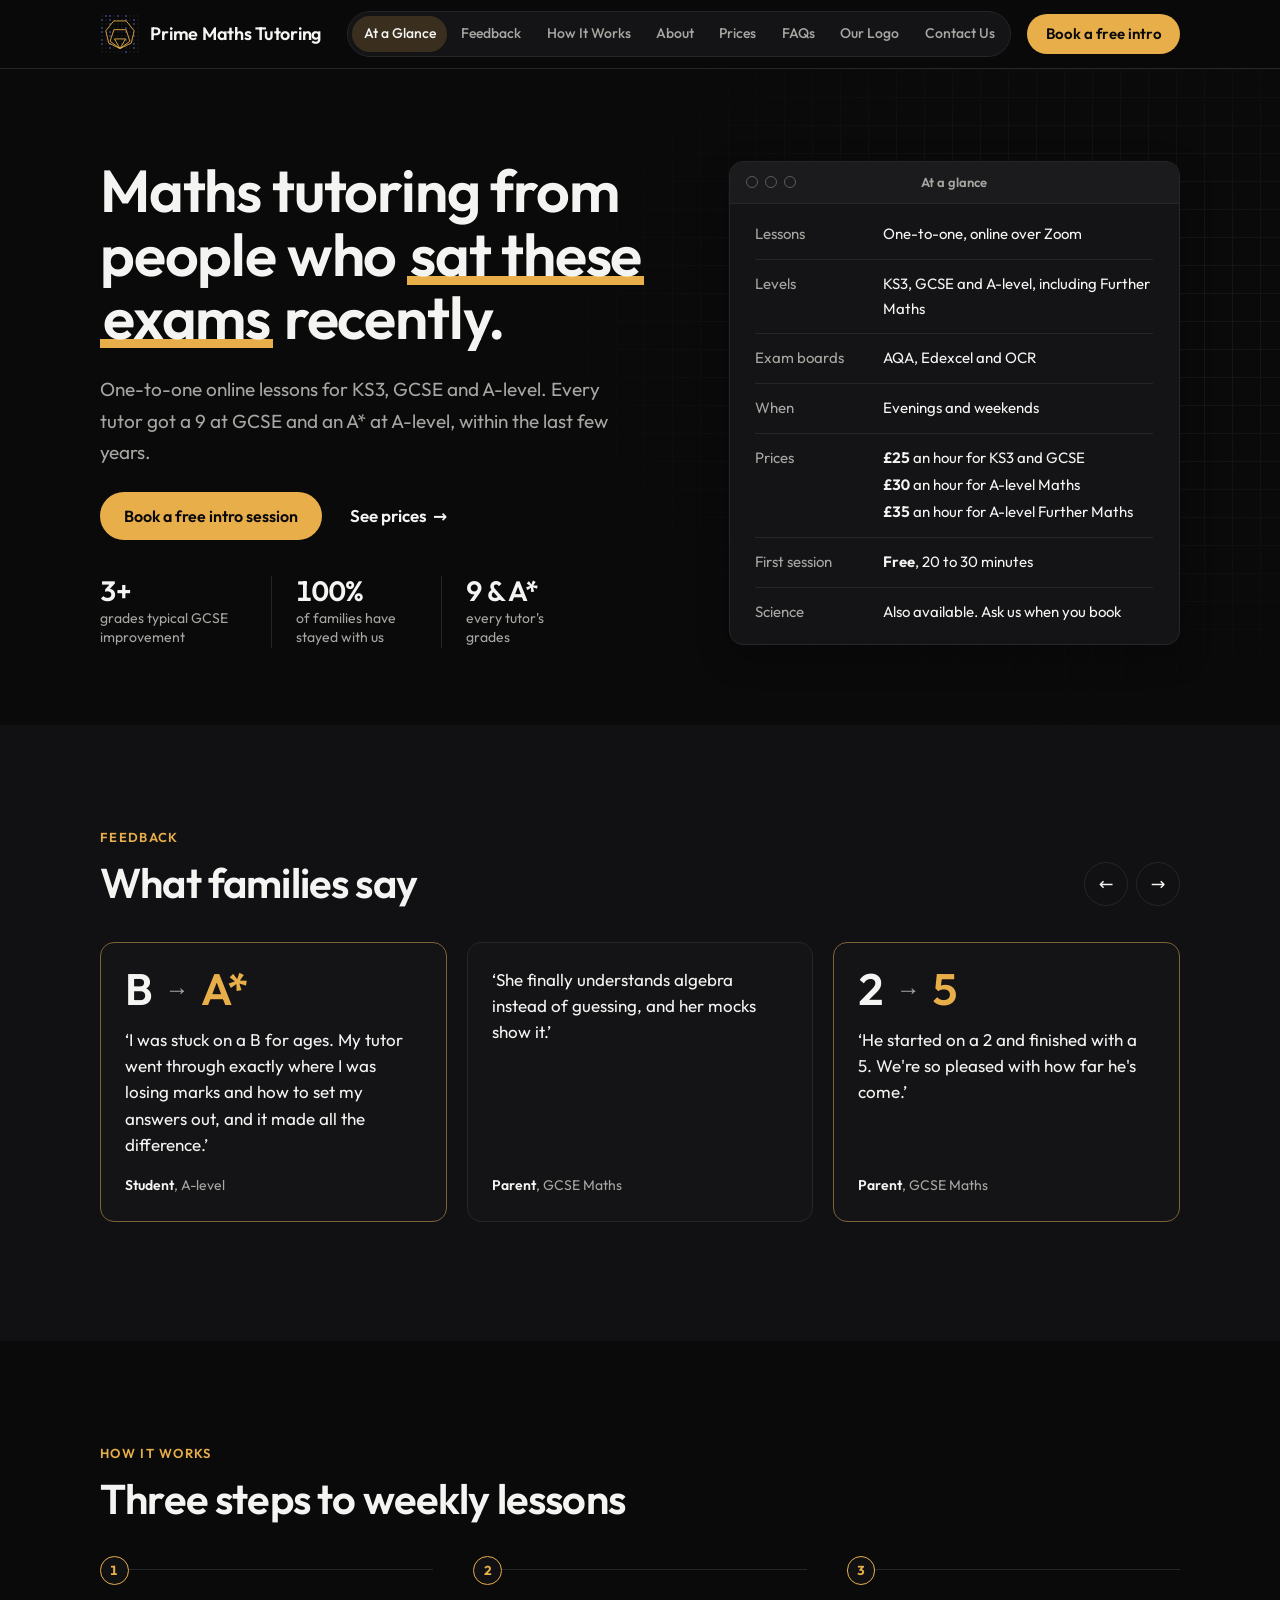
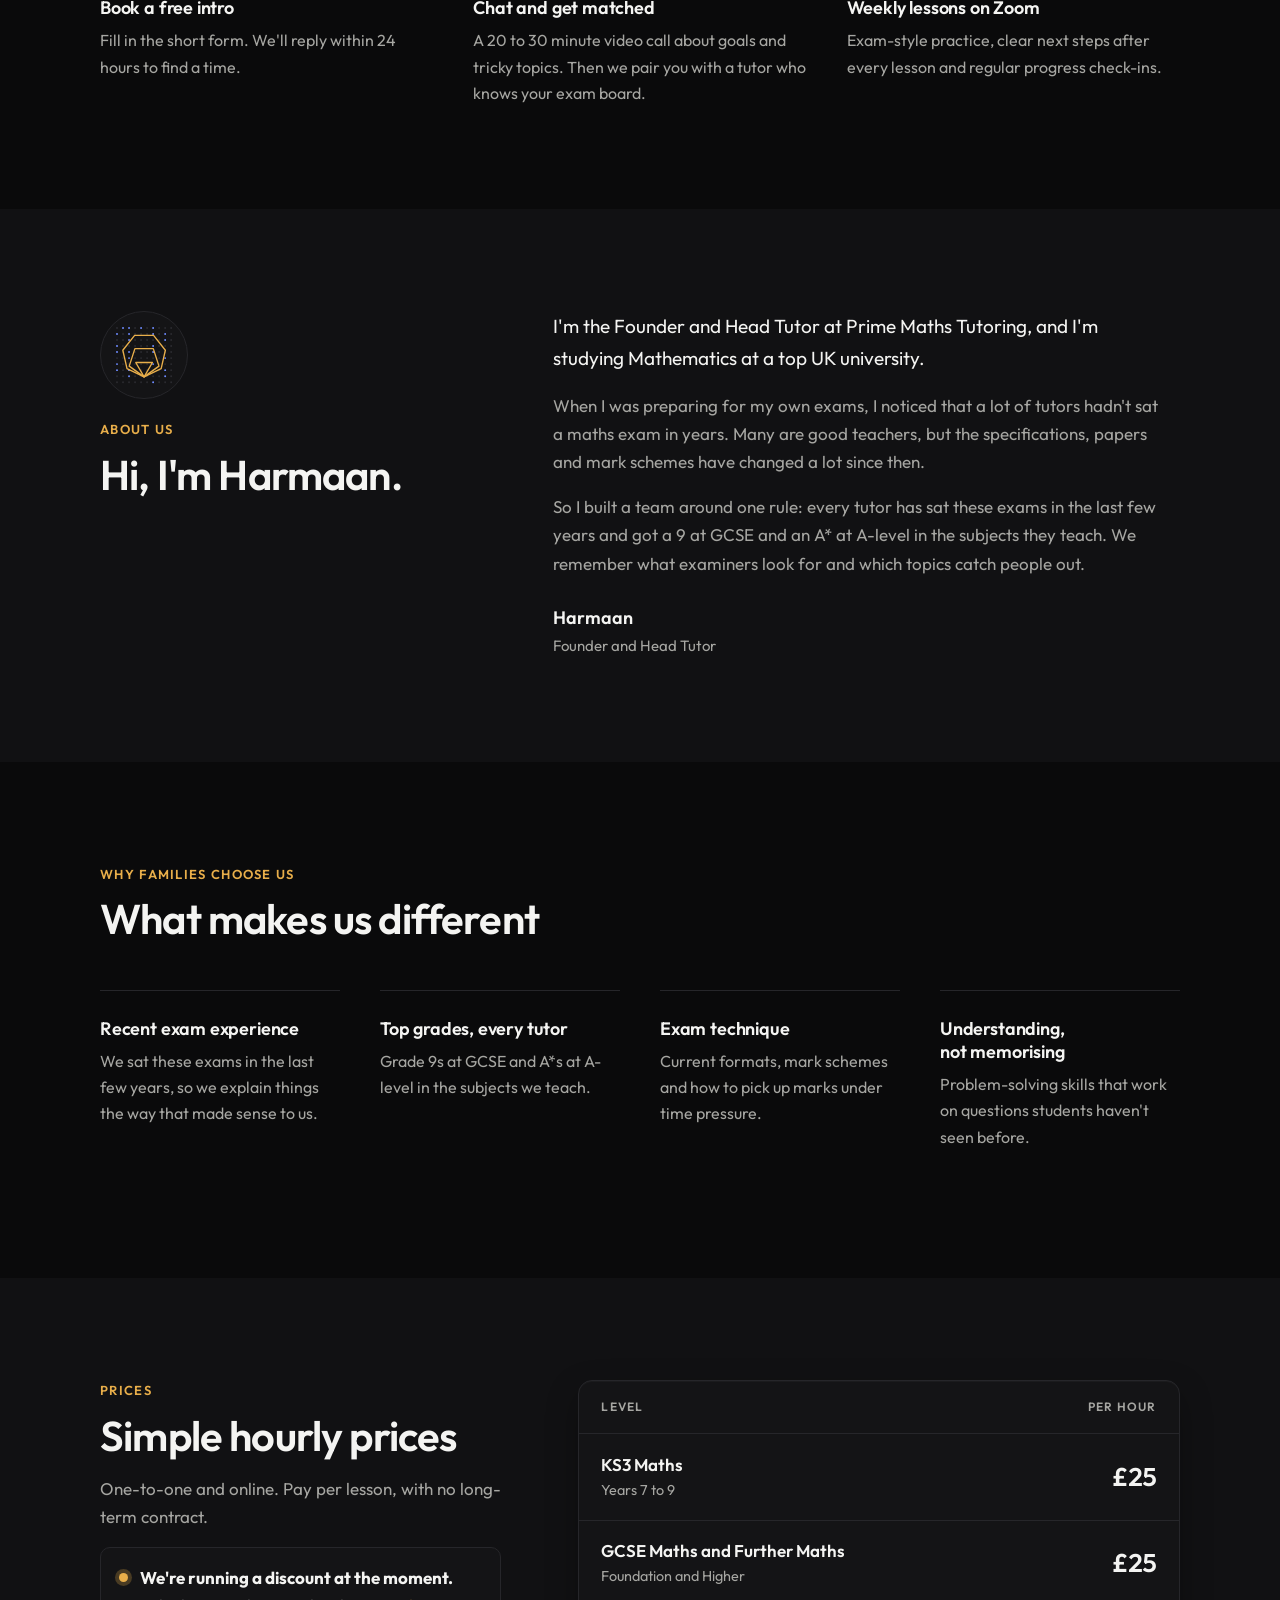
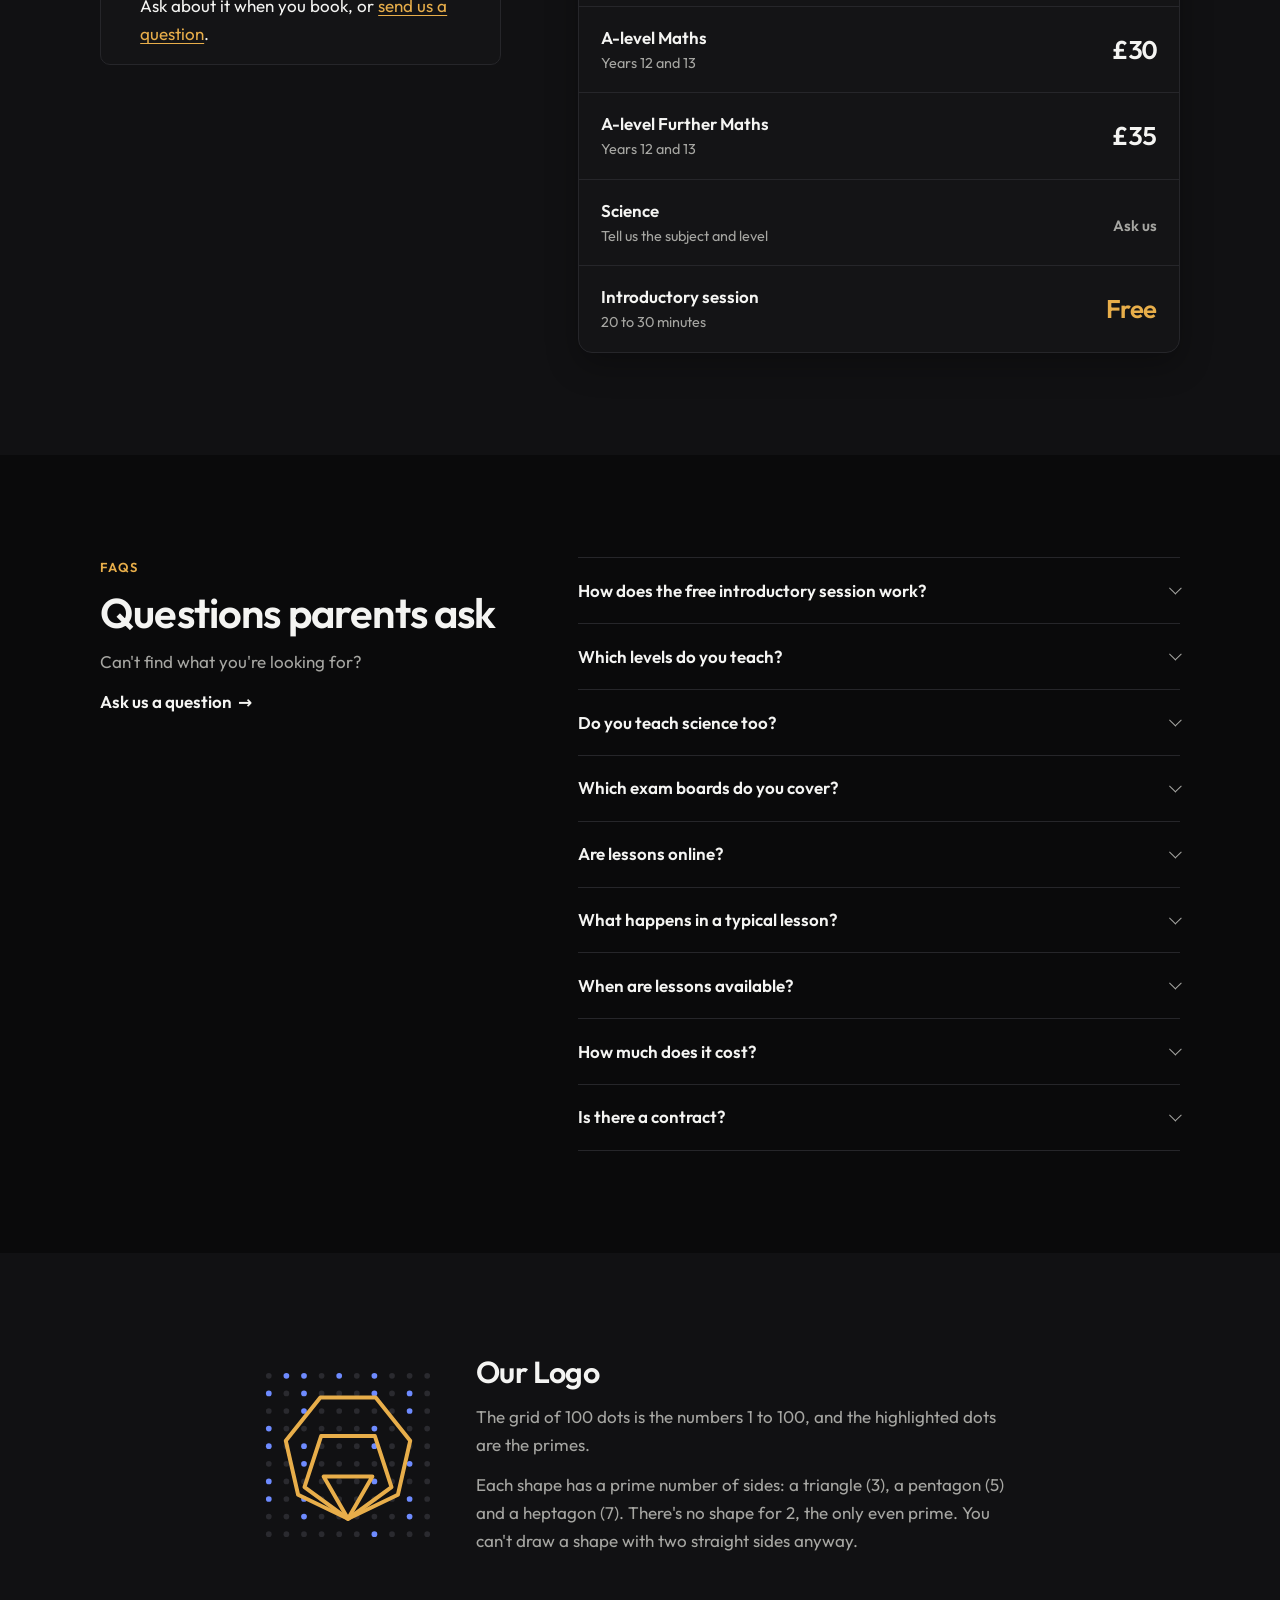
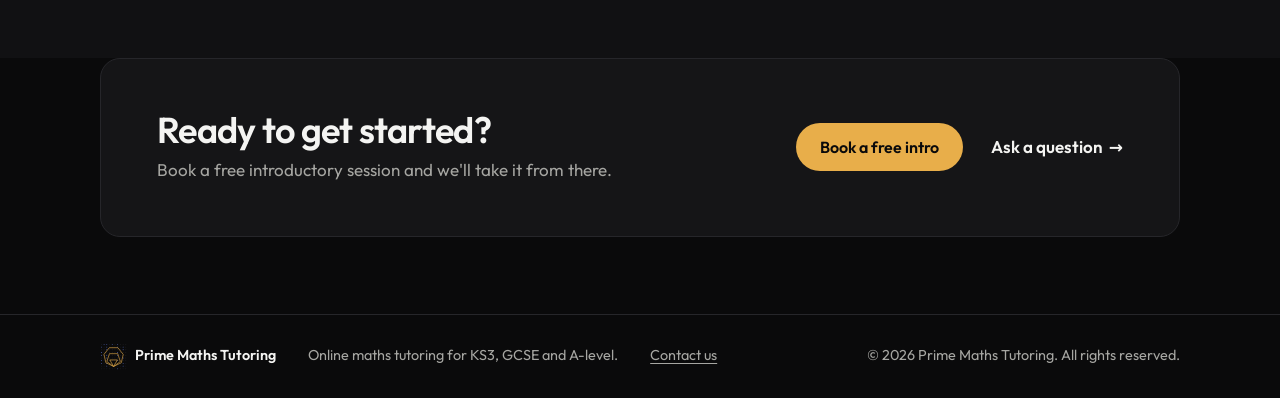
==== commit 5806b5b2: "Move Contact Us to the end of the tabs Co-Authored-By: Claude Opus 5.5 <noreply@anthropic.com> Claud" ====
--- a/index.html
+++ b/index.html
@@ -44,8 +44,8 @@
       <a href="#about">About</a>
       <a href="#prices">Prices</a>
       <a href="#faqs">FAQs</a>
+      <a href="#logo">Our Logo</a>
       <a href="contact.html">Contact Us</a>
-      <a href="#logo">Our Logo</a>
     </nav>
     <a class="btn btn-small" href="book.html"><span>Book <span class="long-label">a free </span>intro</span></a>
   </div>
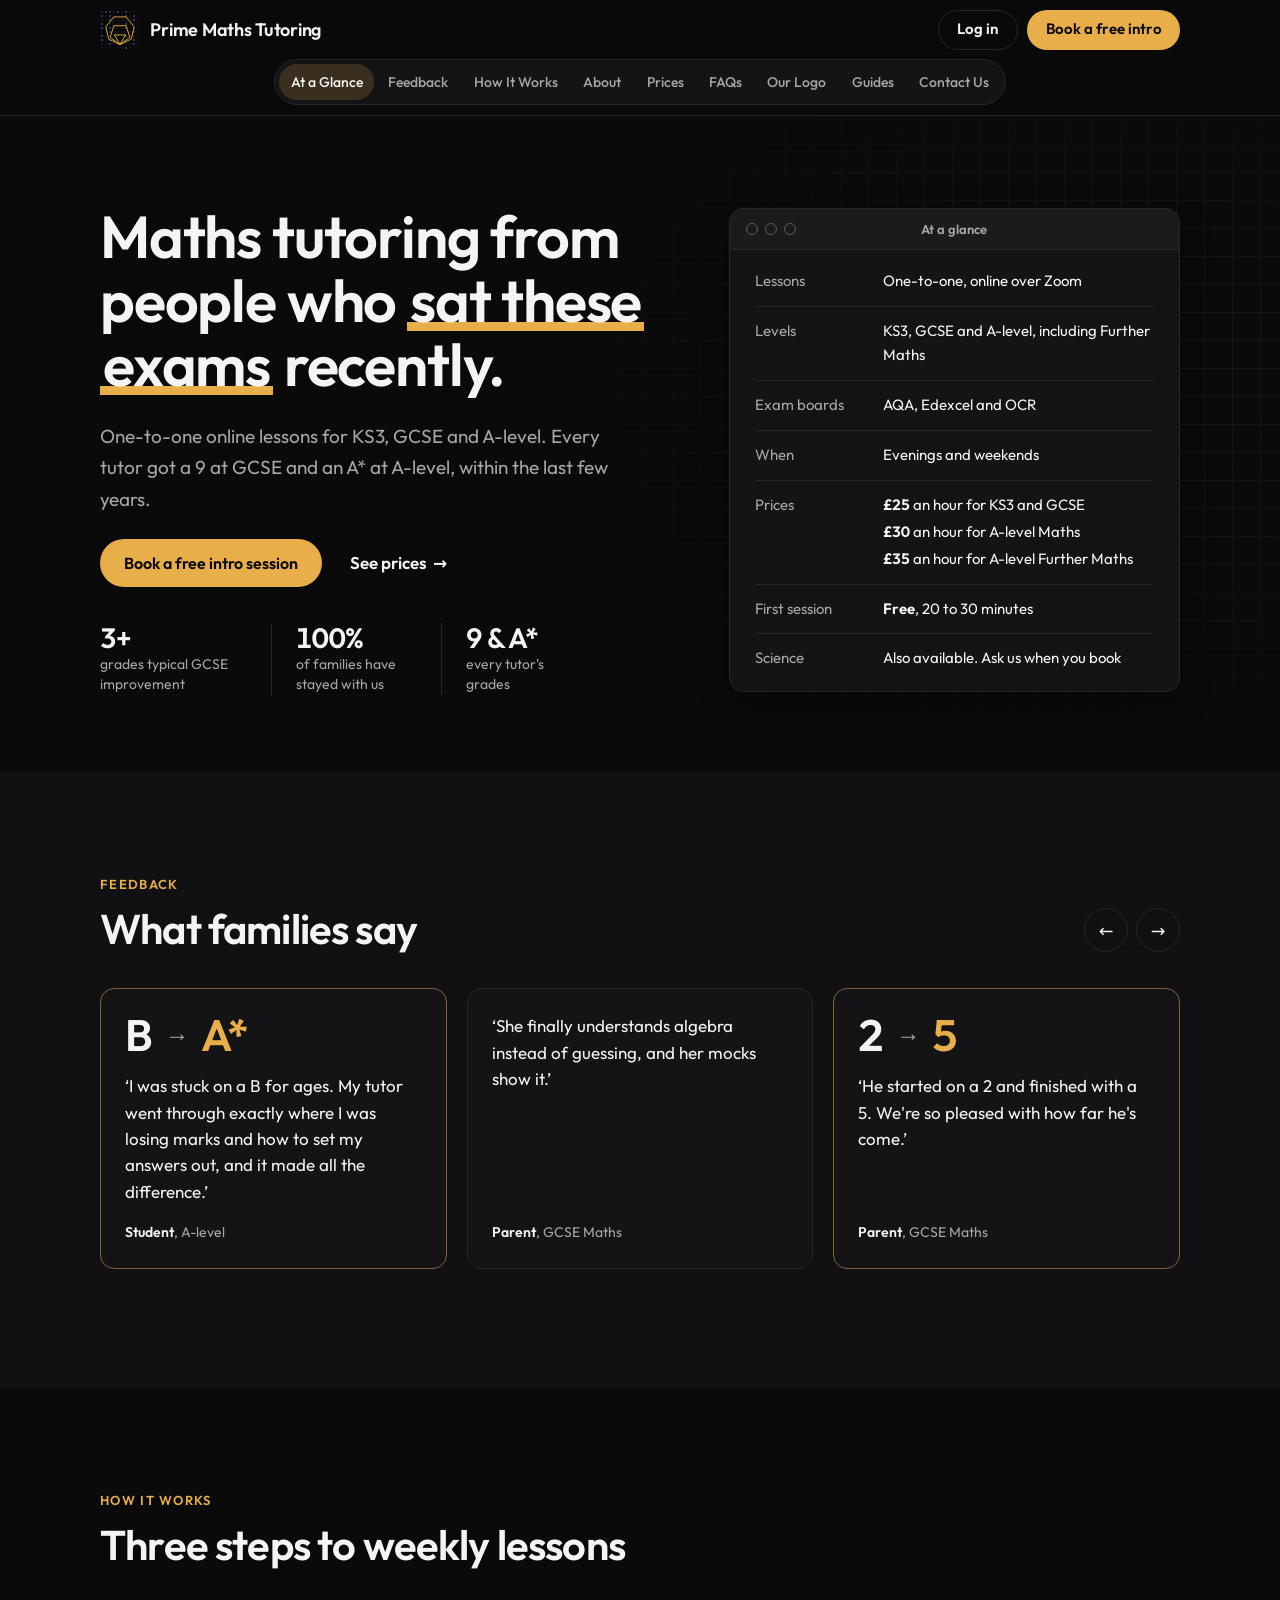
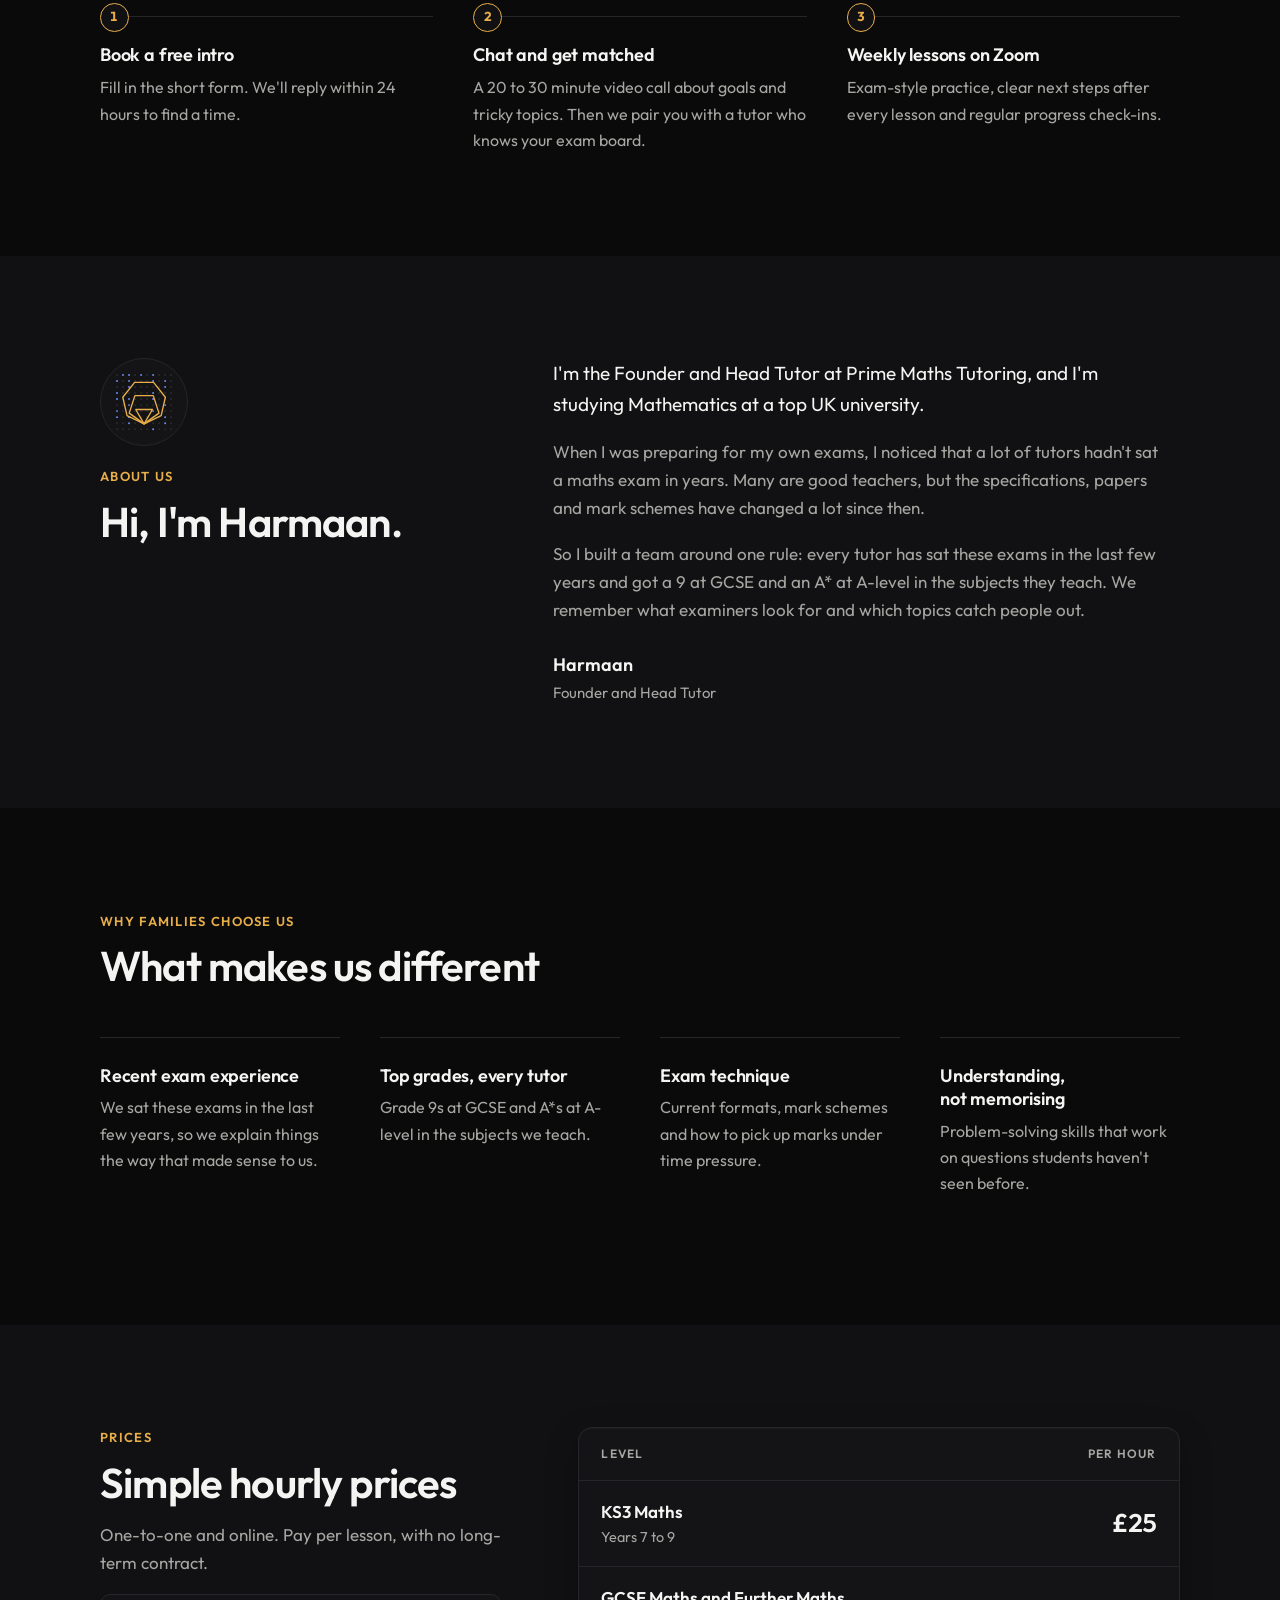
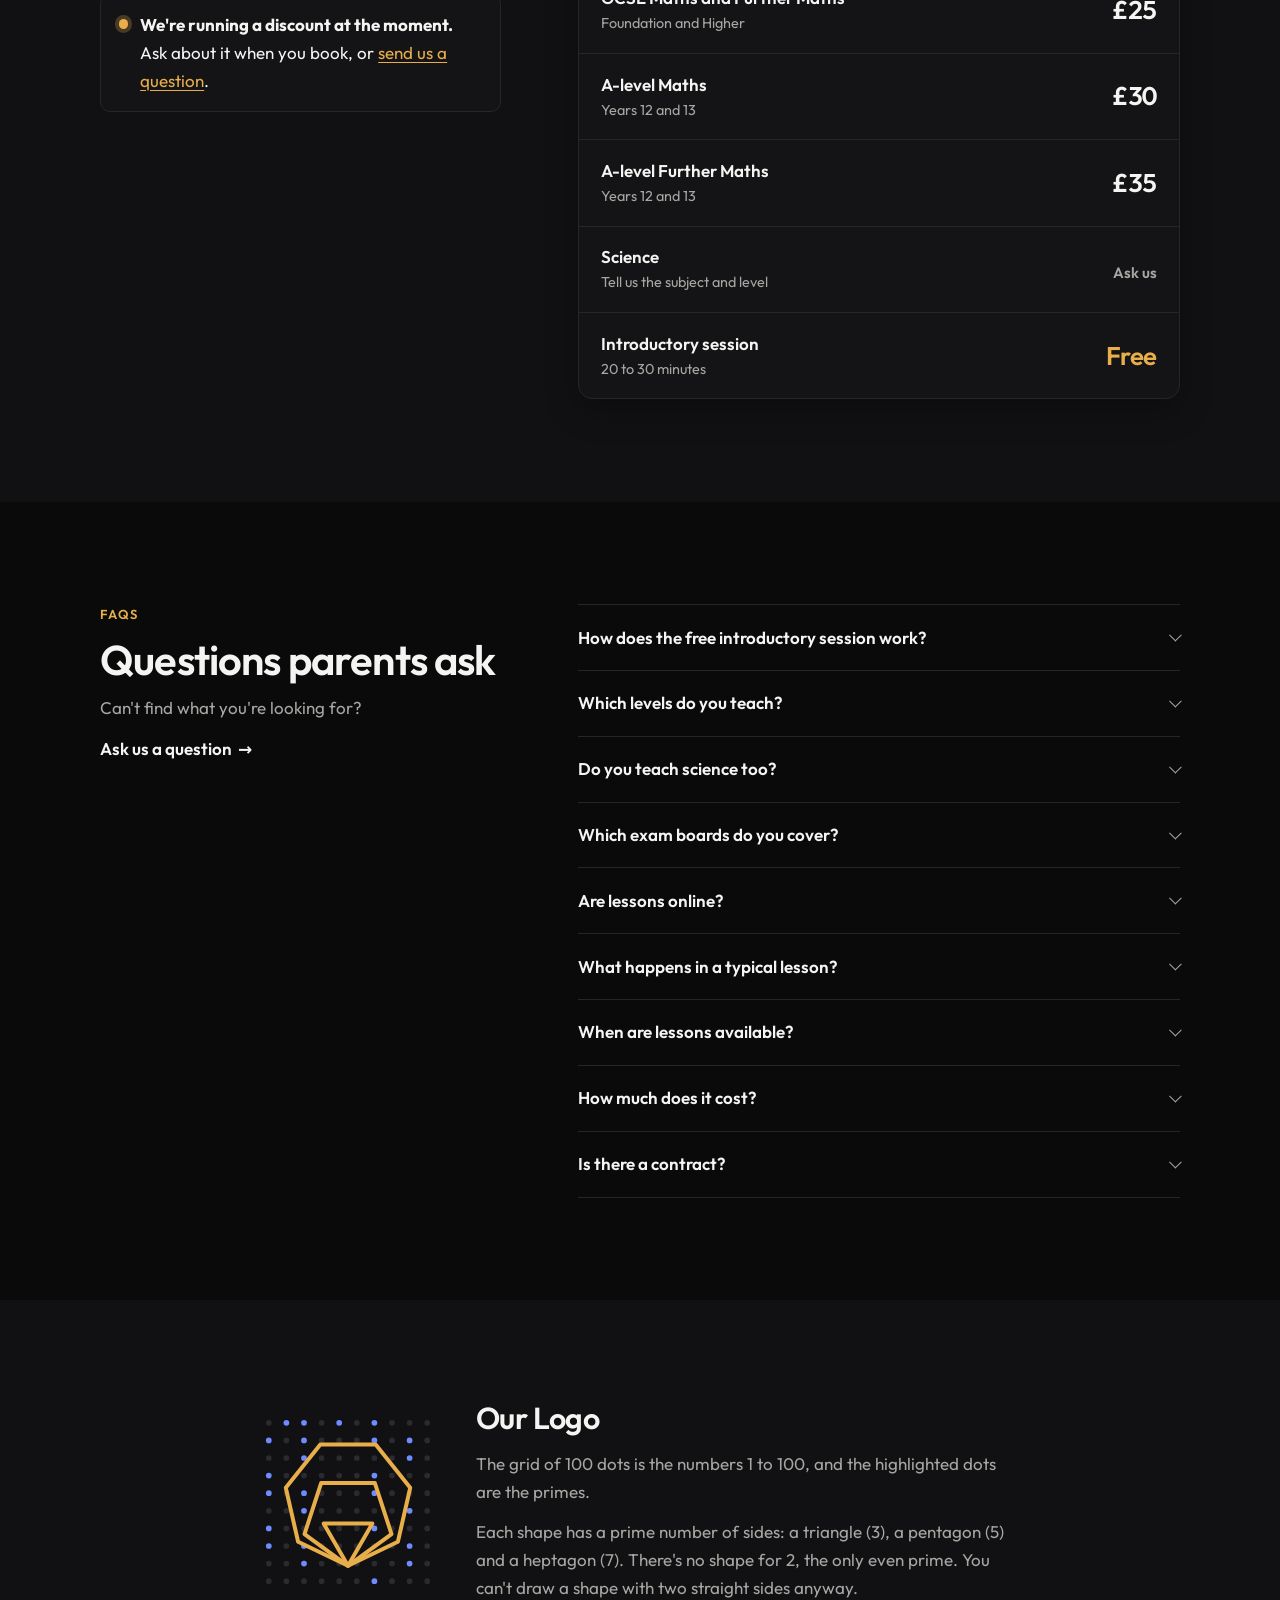
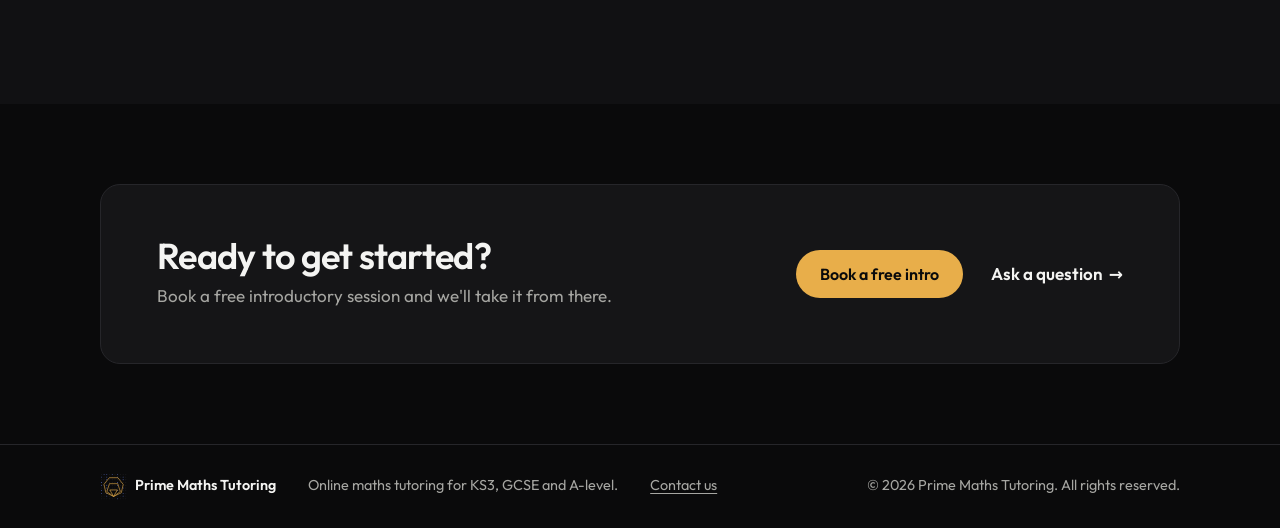
==== commit 6f6d95cf: "Add free guides and the student area Four guides (GCSE Maths, GCSE Further Maths, A-level Maths, A-l" ====
--- a/index.html
+++ b/index.html
@@ -3,13 +3,16 @@
 <head>
 <meta charset="utf-8">
 <meta name="viewport" content="width=device-width, initial-scale=1, viewport-fit=cover">
-<title>Prime Maths Tutoring</title>
-<meta name="description" content="One-to-one online maths tutoring for KS3, GCSE and A-level, from tutors who got 9s and A*s and sat these exams in the last few years. Book a free introductory session.">
+<title>Prime Maths Tutoring | Online GCSE &amp; A-level Maths Tutors</title>
+<meta name="description" content="One-to-one online maths tutoring for KS3, GCSE and A-level, including Further Maths. Every tutor got 9s and A*s recently. From £25 an hour, first session free.">
 <meta name="theme-color" content="#0A0A0B">
+<meta name="msvalidate.01" content="4373C61676EBFDAA8D2AC5227BCA02F8">
 <link rel="icon" href="favicon.svg" type="image/svg+xml">
 <link rel="apple-touch-icon" href="images/apple-touch-icon.png">
 <meta property="og:type" content="website">
-<meta property="og:title" content="Prime Maths Tutoring">
+<meta property="og:site_name" content="Prime Maths Tutoring">
+<meta property="og:locale" content="en_GB">
+<meta property="og:title" content="Prime Maths Tutoring | Online GCSE &amp; A-level Maths Tutors">
 <meta property="og:description" content="Online maths tutoring from people who sat these exams recently. KS3, GCSE and A-level. First session free.">
 <meta property="og:image" content="https://www.primemathstutoring.co.uk/images/og.png">
 <meta property="og:url" content="https://www.primemathstutoring.co.uk/">
@@ -19,11 +22,194 @@
 <script type="application/ld+json">
 {
   "@context": "https://schema.org",
-  "@type": "EducationalOrganization",
-  "name": "Prime Maths Tutoring",
-  "description": "One-to-one online maths tutoring for KS3, GCSE and A-level Maths and Further Maths.",
-  "areaServed": "GB",
-  "priceRange": "£25–£35 per hour"
+  "@graph": [
+    {
+      "@type": "EducationalOrganization",
+      "@id": "https://www.primemathstutoring.co.uk/#org",
+      "name": "Prime Maths Tutoring",
+      "url": "https://www.primemathstutoring.co.uk/",
+      "logo": "https://www.primemathstutoring.co.uk/images/logo-on-dark.png",
+      "image": "https://www.primemathstutoring.co.uk/images/og.png",
+      "email": "hello@primemathstutoring.co.uk",
+      "description": "One-to-one online maths tutoring for KS3, GCSE and A-level Maths and Further Maths, from tutors who got grade 9s at GCSE and A*s at A-level within the last few years.",
+      "areaServed": {
+        "@type": "Country",
+        "name": "United Kingdom"
+      },
+      "founder": {
+        "@type": "Person",
+        "name": "Harmaan",
+        "jobTitle": "Founder and Head Tutor"
+      },
+      "knowsAbout": [
+        "KS3 Maths",
+        "GCSE Maths",
+        "GCSE Further Maths",
+        "A-level Maths",
+        "A-level Further Maths",
+        "AQA",
+        "Edexcel",
+        "OCR",
+        "Exam technique"
+      ],
+      "priceRange": "£25–£35 per hour",
+      "makesOffer": [
+        {
+          "@type": "Offer",
+          "itemOffered": {
+            "@type": "Service",
+            "name": "KS3 Maths tutoring"
+          },
+          "priceSpecification": {
+            "@type": "UnitPriceSpecification",
+            "price": 25,
+            "priceCurrency": "GBP",
+            "unitText": "hour"
+          }
+        },
+        {
+          "@type": "Offer",
+          "itemOffered": {
+            "@type": "Service",
+            "name": "GCSE Maths tutoring"
+          },
+          "priceSpecification": {
+            "@type": "UnitPriceSpecification",
+            "price": 25,
+            "priceCurrency": "GBP",
+            "unitText": "hour"
+          }
+        },
+        {
+          "@type": "Offer",
+          "itemOffered": {
+            "@type": "Service",
+            "name": "GCSE Further Maths tutoring"
+          },
+          "priceSpecification": {
+            "@type": "UnitPriceSpecification",
+            "price": 25,
+            "priceCurrency": "GBP",
+            "unitText": "hour"
+          }
+        },
+        {
+          "@type": "Offer",
+          "itemOffered": {
+            "@type": "Service",
+            "name": "A-level Maths tutoring"
+          },
+          "priceSpecification": {
+            "@type": "UnitPriceSpecification",
+            "price": 30,
+            "priceCurrency": "GBP",
+            "unitText": "hour"
+          }
+        },
+        {
+          "@type": "Offer",
+          "itemOffered": {
+            "@type": "Service",
+            "name": "A-level Further Maths tutoring"
+          },
+          "priceSpecification": {
+            "@type": "UnitPriceSpecification",
+            "price": 35,
+            "priceCurrency": "GBP",
+            "unitText": "hour"
+          }
+        }
+      ]
+    },
+    {
+      "@type": "WebSite",
+      "@id": "https://www.primemathstutoring.co.uk/#website",
+      "url": "https://www.primemathstutoring.co.uk/",
+      "name": "Prime Maths Tutoring",
+      "inLanguage": "en-GB",
+      "publisher": {
+        "@id": "https://www.primemathstutoring.co.uk/#org"
+      }
+    },
+    {
+      "@type": "FAQPage",
+      "@id": "https://www.primemathstutoring.co.uk/#faqs",
+      "mainEntity": [
+        {
+          "@type": "Question",
+          "name": "How does the free introductory session work?",
+          "acceptedAnswer": {
+            "@type": "Answer",
+            "text": "It's a 20 to 30 minute video call. We talk about goals, get a sense of the current level and suggest a learning plan. There's no obligation to book anything afterwards."
+          }
+        },
+        {
+          "@type": "Question",
+          "name": "Which levels do you teach?",
+          "acceptedAnswer": {
+            "@type": "Answer",
+            "text": "KS3 Maths (Years 7 to 9), GCSE Maths and Further Maths at Foundation and Higher, and A-level Maths and Further Maths."
+          }
+        },
+        {
+          "@type": "Question",
+          "name": "Do you teach science too?",
+          "acceptedAnswer": {
+            "@type": "Answer",
+            "text": "Yes. Our science tutors meet the same standard as our maths tutors: a 9 at GCSE and an A* at A-level in the subjects they teach. Mention the subject and level when you book and we'll let you know what's available."
+          }
+        },
+        {
+          "@type": "Question",
+          "name": "Which exam boards do you cover?",
+          "acceptedAnswer": {
+            "@type": "Answer",
+            "text": "AQA, Edexcel and OCR. If your school uses a different board, tell us and we'll adapt."
+          }
+        },
+        {
+          "@type": "Question",
+          "name": "Are lessons online?",
+          "acceptedAnswer": {
+            "@type": "Answer",
+            "text": "Yes. All lessons are one-to-one over Zoom, so you can be anywhere in the UK."
+          }
+        },
+        {
+          "@type": "Question",
+          "name": "What happens in a typical lesson?",
+          "acceptedAnswer": {
+            "@type": "Answer",
+            "text": "We go over tricky topics, practise exam-style questions and work on technique. Students leave each lesson with clear next steps."
+          }
+        },
+        {
+          "@type": "Question",
+          "name": "When are lessons available?",
+          "acceptedAnswer": {
+            "@type": "Answer",
+            "text": "Evenings and weekends. Tell us the days and times that suit you and we'll match you with a tutor."
+          }
+        },
+        {
+          "@type": "Question",
+          "name": "How much does it cost?",
+          "acceptedAnswer": {
+            "@type": "Answer",
+            "text": "£25 an hour for KS3 and GCSE (including GCSE Further Maths), £30 an hour for A-level Maths and £35 an hour for A-level Further Maths. We're running a discount at the moment, so ask about it when you book."
+          }
+        },
+        {
+          "@type": "Question",
+          "name": "Is there a contract?",
+          "acceptedAnswer": {
+            "@type": "Answer",
+            "text": "No. There's no long-term contract, so you can stop whenever you like."
+          }
+        }
+      ]
+    }
+  ]
 }
 </script>
 </head>
@@ -33,21 +219,28 @@
 
 <header class="site-header">
   <div class="wrap header-inner">
-    <a class="brand" href="#top" aria-label="Prime Maths Tutoring, back to top">
+    <a class="brand" href="/" data-section="top" aria-label="Prime Maths Tutoring, back to top">
       <svg class="logo-mark" viewBox="0 0 400 400" aria-hidden="true" focusable="false"><g><circle cx="20" cy="20" r="6.5" class="n"/><circle cx="60" cy="20" r="6.5" class="p"/><circle cx="100" cy="20" r="6.5" class="p"/><circle cx="140" cy="20" r="6.5" class="n"/><circle cx="180" cy="20" r="6.5" class="p"/><circle cx="220" cy="20" r="6.5" class="n"/><circle cx="260" cy="20" r="6.5" class="p"/><circle cx="300" cy="20" r="6.5" class="n"/><circle cx="340" cy="20" r="6.5" class="n"/><circle cx="380" cy="20" r="6.5" class="n"/><circle cx="20" cy="60" r="6.5" class="p"/><circle cx="60" cy="60" r="6.5" class="n"/><circle cx="100" cy="60" r="6.5" class="p"/><circle cx="140" cy="60" r="6.5" class="n"/><circle cx="180" cy="60" r="6.5" class="n"/><circle cx="220" cy="60" r="6.5" class="n"/><circle cx="260" cy="60" r="6.5" class="p"/><circle cx="300" cy="60" r="6.5" class="n"/><circle cx="340" cy="60" r="6.5" class="p"/><circle cx="380" cy="60" r="6.5" class="n"/><circle cx="20" cy="100" r="6.5" class="n"/><circle cx="60" cy="100" r="6.5" class="n"/><circle cx="100" cy="100" r="6.5" class="p"/><circle cx="140" cy="100" r="6.5" class="n"/><circle cx="180" cy="100" r="6.5" class="n"/><circle cx="220" cy="100" r="6.5" class="n"/><circle cx="260" cy="100" r="6.5" class="n"/><circle cx="300" cy="100" r="6.5" class="n"/><circle cx="340" cy="100" r="6.5" class="p"/><circle cx="380" cy="100" r="6.5" class="n"/><circle cx="20" cy="140" r="6.5" class="p"/><circle cx="60" cy="140" r="6.5" class="n"/><circle cx="100" cy="140" r="6.5" class="n"/><circle cx="140" cy="140" r="6.5" class="n"/><circle cx="180" cy="140" r="6.5" class="n"/><circle cx="220" cy="140" r="6.5" class="n"/><circle cx="260" cy="140" r="6.5" class="p"/><circle cx="300" cy="140" r="6.5" class="n"/><circle cx="340" cy="140" r="6.5" class="n"/><circle cx="380" cy="140" r="6.5" class="n"/><circle cx="20" cy="180" r="6.5" class="p"/><circle cx="60" cy="180" r="6.5" class="n"/><circle cx="100" cy="180" r="6.5" class="p"/><circle cx="140" cy="180" r="6.5" class="n"/><circle cx="180" cy="180" r="6.5" class="n"/><circle cx="220" cy="180" r="6.5" class="n"/><circle cx="260" cy="180" r="6.5" class="p"/><circle cx="300" cy="180" r="6.5" class="n"/><circle cx="340" cy="180" r="6.5" class="n"/><circle cx="380" cy="180" r="6.5" class="n"/><circle cx="20" cy="220" r="6.5" class="n"/><circle cx="60" cy="220" r="6.5" class="n"/><circle cx="100" cy="220" r="6.5" class="p"/><circle cx="140" cy="220" r="6.5" class="n"/><circle cx="180" cy="220" r="6.5" class="n"/><circle cx="220" cy="220" r="6.5" class="n"/><circle cx="260" cy="220" r="6.5" class="n"/><circle cx="300" cy="220" r="6.5" class="n"/><circle cx="340" cy="220" r="6.5" class="p"/><circle cx="380" cy="220" r="6.5" class="n"/><circle cx="20" cy="260" r="6.5" class="p"/><circle cx="60" cy="260" r="6.5" class="n"/><circle cx="100" cy="260" r="6.5" class="n"/><circle cx="140" cy="260" r="6.5" class="n"/><circle cx="180" cy="260" r="6.5" class="n"/><circle cx="220" cy="260" r="6.5" class="n"/><circle cx="260" cy="260" r="6.5" class="p"/><circle cx="300" cy="260" r="6.5" class="n"/><circle cx="340" cy="260" r="6.5" class="n"/><circle cx="380" cy="260" r="6.5" class="n"/><circle cx="20" cy="300" r="6.5" class="p"/><circle cx="60" cy="300" r="6.5" class="n"/><circle cx="100" cy="300" r="6.5" class="p"/><circle cx="140" cy="300" r="6.5" class="n"/><circle cx="180" cy="300" r="6.5" class="n"/><circle cx="220" cy="300" r="6.5" class="n"/><circle cx="260" cy="300" r="6.5" class="n"/><circle cx="300" cy="300" r="6.5" class="n"/><circle cx="340" cy="300" r="6.5" class="p"/><circle cx="380" cy="300" r="6.5" class="n"/><circle cx="20" cy="340" r="6.5" class="n"/><circle cx="60" cy="340" r="6.5" class="n"/><circle cx="100" cy="340" r="6.5" class="p"/><circle cx="140" cy="340" r="6.5" class="n"/><circle cx="180" cy="340" r="6.5" class="n"/><circle cx="220" cy="340" r="6.5" class="n"/><circle cx="260" cy="340" r="6.5" class="n"/><circle cx="300" cy="340" r="6.5" class="n"/><circle cx="340" cy="340" r="6.5" class="p"/><circle cx="380" cy="340" r="6.5" class="n"/><circle cx="20" cy="380" r="6.5" class="n"/><circle cx="60" cy="380" r="6.5" class="n"/><circle cx="100" cy="380" r="6.5" class="n"/><circle cx="140" cy="380" r="6.5" class="n"/><circle cx="180" cy="380" r="6.5" class="n"/><circle cx="220" cy="380" r="6.5" class="n"/><circle cx="260" cy="380" r="6.5" class="p"/><circle cx="300" cy="380" r="6.5" class="n"/><circle cx="340" cy="380" r="6.5" class="n"/><circle cx="380" cy="380" r="6.5" class="n"/></g><polygon class="s hept" points="200.0,345.0 86.6,290.4 58.6,167.7 137.1,69.4 262.9,69.4 341.4,167.7 313.4,290.4"/><polygon class="s pent" points="200.0,345.0 101.1,273.1 138.9,156.9 261.1,156.9 298.9,273.1"/><polygon class="s tri" points="200.0,345.0 144.6,249.0 255.4,249.0"/></svg>
       <span class="brand-name">Prime Maths Tutoring</span>
     </a>
+    <div class="tabs-row">
     <nav class="tabs" aria-label="Sections">
-      <a href="#top">At a Glance</a>
-      <a href="#reviews">Feedback</a>
-      <a href="#how">How It Works</a>
-      <a href="#about">About</a>
-      <a href="#prices">Prices</a>
-      <a href="#faqs">FAQs</a>
-      <a href="#logo">Our Logo</a>
-      <a href="contact.html">Contact Us</a>
+      <a href="/" data-section="top">At a Glance</a>
+      <a href="/feedback" data-section="reviews">Feedback</a>
+      <a href="/how-it-works" data-section="how">How It Works</a>
+      <a href="/about" data-section="about">About</a>
+      <a href="/prices" data-section="prices">Prices</a>
+      <a href="/faqs" data-section="faqs">FAQs</a>
+      <a href="/our-logo" data-section="logo">Our Logo</a>
+      <a href="/guides">Guides</a>
+      <a href="/contact">Contact Us</a>
+      <a href="/portal" class="tab-login">Log In</a>
     </nav>
-    <a class="btn btn-small" href="book.html"><span>Book <span class="long-label">a free </span>intro</span></a>
+    </div>
+    <div class="header-actions">
+      <a class="btn btn-small btn-ghost btn-login" href="/portal">Log in</a>
+      <a class="btn btn-small" href="/book"><span>Book <span class="long-label">a free </span>intro</span></a>
+    </div>
   </div>
 </header>
 
@@ -60,8 +253,8 @@
         <h1>Maths tutoring from people who <mark>sat these exams</mark> recently.</h1>
         <p class="lede">One-to-one online lessons for KS3, GCSE and A-level. Every tutor got a 9 at GCSE and an A* at A-level, within the last few years.</p>
         <div class="actions">
-          <a class="btn" href="book.html">Book a free intro session</a>
-          <a class="link-arrow" href="#prices">See prices</a>
+          <a class="btn" href="/book">Book a free intro session</a>
+          <a class="link-arrow" href="/prices" data-section="prices">See prices</a>
         </div>
         <ul class="stats" aria-label="Our results">
           <li><strong>3+</strong><span>grades typical GCSE improvement</span></li>
@@ -223,7 +416,7 @@
           <h2 id="prices-title">Simple hourly prices</h2>
         </div>
         <p>One-to-one and online. Pay per lesson, with no long-term contract.</p>
-        <div class="offer"><p><strong>We're running a discount at the moment.</strong> Ask about it when you book, or <a href="contact.html#prices">send us a question</a>.</p></div>
+        <div class="offer"><p><strong>We're running a discount at the moment.</strong> Ask about it when you book, or <a href="/contact?topic=prices">send us a question</a>.</p></div>
       </div>
       <table class="price-table">
         <caption class="visually-hidden">Prices per hour</caption>
@@ -249,7 +442,7 @@
         <p class="eyebrow">FAQs</p>
         <h2 id="faqs-title">Questions parents ask</h2>
         <p>Can't find what you're looking for?</p>
-        <a class="link-arrow" href="contact.html">Ask us a question</a>
+        <a class="link-arrow" href="/contact">Ask us a question</a>
       </div>
       <div class="faq-list">
         <details>
@@ -313,8 +506,8 @@
           <p>Book a free introductory session and we'll take it from there.</p>
         </div>
         <div class="actions">
-          <a class="btn" href="book.html">Book a free intro</a>
-          <a class="link-arrow" href="contact.html">Ask a question</a>
+          <a class="btn" href="/book">Book a free intro</a>
+          <a class="link-arrow" href="/contact">Ask a question</a>
         </div>
       </div>
     </div>
@@ -326,7 +519,7 @@
   <div class="wrap footer-inner">
     <p class="footer-brand"><svg class="logo-mark" viewBox="0 0 400 400" aria-hidden="true" focusable="false"><g><circle cx="20" cy="20" r="6.5" class="n"/><circle cx="60" cy="20" r="6.5" class="p"/><circle cx="100" cy="20" r="6.5" class="p"/><circle cx="140" cy="20" r="6.5" class="n"/><circle cx="180" cy="20" r="6.5" class="p"/><circle cx="220" cy="20" r="6.5" class="n"/><circle cx="260" cy="20" r="6.5" class="p"/><circle cx="300" cy="20" r="6.5" class="n"/><circle cx="340" cy="20" r="6.5" class="n"/><circle cx="380" cy="20" r="6.5" class="n"/><circle cx="20" cy="60" r="6.5" class="p"/><circle cx="60" cy="60" r="6.5" class="n"/><circle cx="100" cy="60" r="6.5" class="p"/><circle cx="140" cy="60" r="6.5" class="n"/><circle cx="180" cy="60" r="6.5" class="n"/><circle cx="220" cy="60" r="6.5" class="n"/><circle cx="260" cy="60" r="6.5" class="p"/><circle cx="300" cy="60" r="6.5" class="n"/><circle cx="340" cy="60" r="6.5" class="p"/><circle cx="380" cy="60" r="6.5" class="n"/><circle cx="20" cy="100" r="6.5" class="n"/><circle cx="60" cy="100" r="6.5" class="n"/><circle cx="100" cy="100" r="6.5" class="p"/><circle cx="140" cy="100" r="6.5" class="n"/><circle cx="180" cy="100" r="6.5" class="n"/><circle cx="220" cy="100" r="6.5" class="n"/><circle cx="260" cy="100" r="6.5" class="n"/><circle cx="300" cy="100" r="6.5" class="n"/><circle cx="340" cy="100" r="6.5" class="p"/><circle cx="380" cy="100" r="6.5" class="n"/><circle cx="20" cy="140" r="6.5" class="p"/><circle cx="60" cy="140" r="6.5" class="n"/><circle cx="100" cy="140" r="6.5" class="n"/><circle cx="140" cy="140" r="6.5" class="n"/><circle cx="180" cy="140" r="6.5" class="n"/><circle cx="220" cy="140" r="6.5" class="n"/><circle cx="260" cy="140" r="6.5" class="p"/><circle cx="300" cy="140" r="6.5" class="n"/><circle cx="340" cy="140" r="6.5" class="n"/><circle cx="380" cy="140" r="6.5" class="n"/><circle cx="20" cy="180" r="6.5" class="p"/><circle cx="60" cy="180" r="6.5" class="n"/><circle cx="100" cy="180" r="6.5" class="p"/><circle cx="140" cy="180" r="6.5" class="n"/><circle cx="180" cy="180" r="6.5" class="n"/><circle cx="220" cy="180" r="6.5" class="n"/><circle cx="260" cy="180" r="6.5" class="p"/><circle cx="300" cy="180" r="6.5" class="n"/><circle cx="340" cy="180" r="6.5" class="n"/><circle cx="380" cy="180" r="6.5" class="n"/><circle cx="20" cy="220" r="6.5" class="n"/><circle cx="60" cy="220" r="6.5" class="n"/><circle cx="100" cy="220" r="6.5" class="p"/><circle cx="140" cy="220" r="6.5" class="n"/><circle cx="180" cy="220" r="6.5" class="n"/><circle cx="220" cy="220" r="6.5" class="n"/><circle cx="260" cy="220" r="6.5" class="n"/><circle cx="300" cy="220" r="6.5" class="n"/><circle cx="340" cy="220" r="6.5" class="p"/><circle cx="380" cy="220" r="6.5" class="n"/><circle cx="20" cy="260" r="6.5" class="p"/><circle cx="60" cy="260" r="6.5" class="n"/><circle cx="100" cy="260" r="6.5" class="n"/><circle cx="140" cy="260" r="6.5" class="n"/><circle cx="180" cy="260" r="6.5" class="n"/><circle cx="220" cy="260" r="6.5" class="n"/><circle cx="260" cy="260" r="6.5" class="p"/><circle cx="300" cy="260" r="6.5" class="n"/><circle cx="340" cy="260" r="6.5" class="n"/><circle cx="380" cy="260" r="6.5" class="n"/><circle cx="20" cy="300" r="6.5" class="p"/><circle cx="60" cy="300" r="6.5" class="n"/><circle cx="100" cy="300" r="6.5" class="p"/><circle cx="140" cy="300" r="6.5" class="n"/><circle cx="180" cy="300" r="6.5" class="n"/><circle cx="220" cy="300" r="6.5" class="n"/><circle cx="260" cy="300" r="6.5" class="n"/><circle cx="300" cy="300" r="6.5" class="n"/><circle cx="340" cy="300" r="6.5" class="p"/><circle cx="380" cy="300" r="6.5" class="n"/><circle cx="20" cy="340" r="6.5" class="n"/><circle cx="60" cy="340" r="6.5" class="n"/><circle cx="100" cy="340" r="6.5" class="p"/><circle cx="140" cy="340" r="6.5" class="n"/><circle cx="180" cy="340" r="6.5" class="n"/><circle cx="220" cy="340" r="6.5" class="n"/><circle cx="260" cy="340" r="6.5" class="n"/><circle cx="300" cy="340" r="6.5" class="n"/><circle cx="340" cy="340" r="6.5" class="p"/><circle cx="380" cy="340" r="6.5" class="n"/><circle cx="20" cy="380" r="6.5" class="n"/><circle cx="60" cy="380" r="6.5" class="n"/><circle cx="100" cy="380" r="6.5" class="n"/><circle cx="140" cy="380" r="6.5" class="n"/><circle cx="180" cy="380" r="6.5" class="n"/><circle cx="220" cy="380" r="6.5" class="n"/><circle cx="260" cy="380" r="6.5" class="p"/><circle cx="300" cy="380" r="6.5" class="n"/><circle cx="340" cy="380" r="6.5" class="n"/><circle cx="380" cy="380" r="6.5" class="n"/></g><polygon class="s hept" points="200.0,345.0 86.6,290.4 58.6,167.7 137.1,69.4 262.9,69.4 341.4,167.7 313.4,290.4"/><polygon class="s pent" points="200.0,345.0 101.1,273.1 138.9,156.9 261.1,156.9 298.9,273.1"/><polygon class="s tri" points="200.0,345.0 144.6,249.0 255.4,249.0"/></svg>Prime Maths Tutoring</p>
     <p>Online maths tutoring for KS3, GCSE and A-level.</p>
-    <p><a class="footer-link" href="contact.html">Contact us</a></p>
+    <p><a class="footer-link" href="/contact">Contact us</a></p>
     <p class="copyright">&copy; <span id="year">2026</span> Prime Maths Tutoring. All rights reserved.</p>
   </div>
 </footer>
--- a/styles.css
+++ b/styles.css
@@ -49,7 +49,7 @@
 
 /* Base */
 *, *::before, *::after { box-sizing: border-box; }
-html { scroll-behavior: smooth; scroll-padding-top: 5.5rem; -webkit-text-size-adjust: 100%; }
+html { scroll-behavior: smooth; scroll-padding-top: 8rem; -webkit-text-size-adjust: 100%; background: var(--paper); }
 @media (prefers-reduced-motion: reduce) { html { scroll-behavior: auto; } }
 body {
   margin: 0;
@@ -126,14 +126,19 @@
   -webkit-backdrop-filter: saturate(1.4) blur(12px);
   border-bottom: 1px solid var(--line);
 }
-.header-inner { display: flex; align-items: center; gap: 1rem; min-height: 4.25rem; }
+.header-inner { display: flex; flex-wrap: wrap; align-items: center; column-gap: 1rem; row-gap: 0.6rem; min-height: 4.25rem; padding-block: 0.6rem; }
+.header-actions { display: flex; align-items: center; gap: 0.6rem; }
+.btn-ghost { background: transparent; color: var(--ink); border: 1px solid var(--line); }
+.btn-ghost:hover { background: transparent; color: var(--ink); border-color: var(--brand); }
 .brand { display: flex; align-items: center; gap: 0.65rem; color: var(--ink); text-decoration: none; margin-right: auto; }
 .brand:hover { color: var(--ink); }
 .brand .logo-mark { width: 2.5rem; height: 2.5rem; flex: none; }
 .brand-name { font-family: var(--font-display); font-size: 1.125rem; font-weight: var(--h-weight); font-stretch: var(--h-stretch); letter-spacing: -0.015em; line-height: 1.1; white-space: nowrap; }
 
-/* Section tabs */
+/* Section tabs: their own centred row under the logo and buttons */
+.tabs-row { order: 3; flex-basis: 100%; display: flex; justify-content: center; min-width: 0; }
 .tabs {
+  max-width: 100%;
   position: relative; display: flex; gap: 0.15rem; padding: 0.25rem;
   background: var(--card); border: 1px solid var(--line); border-radius: 999px;
   overflow-x: auto; scrollbar-width: none; min-width: 0;
@@ -146,6 +151,7 @@
 }
 .tabs a:hover { color: var(--ink); }
 .tabs a[aria-current="true"] { color: var(--ink); background: color-mix(in srgb, var(--brand) 18%, transparent); }
+.tabs .tab-login { display: none; }
 
 /* Mac-style window */
 .window { background: var(--card); border: 1px solid var(--line); border-radius: var(--radius); box-shadow: var(--shadow); overflow: hidden; min-width: 0; }
@@ -382,6 +388,9 @@
 .footer-link { color: var(--ink-2); }
 .footer-link:hover { color: var(--brand); }
 
+.not-found { display: grid; gap: 1.1rem; justify-items: start; max-width: 36rem; padding-block: clamp(2rem, 8vw, 5rem); }
+.not-found p:not(.eyebrow) { color: var(--ink-2); }
+
 /* FAQs */
 .faqs { display: grid; grid-template-columns: minmax(0, 0.8fr) minmax(0, 1.2fr); gap: clamp(2rem, 6vw, 5rem); align-items: start; }
 .faq-list { border-top: 1px solid var(--line); min-width: 0; }
@@ -407,8 +416,8 @@
 .logo-story p + p { margin-top: 0.75rem; }
 .logo-large .logo-mark { width: 100%; height: auto; display: block; }
 
-/* Closing panel */
-.closing { padding-block: 0 clamp(3rem, 6vw, 5rem); }
+/* Closing panel, with equal space above and below */
+.closing { padding-block: clamp(3rem, 7vw, 5rem); }
 .closing-inner {
   display: flex; flex-wrap: wrap; align-items: center; justify-content: space-between; gap: 1.5rem 2rem;
   background: var(--band); color: var(--on-band);
@@ -426,34 +435,217 @@
 .footer-brand .logo-mark { width: 1.7rem; height: 1.7rem; }
 .copyright { margin-left: auto; }
 
-/* Narrow desktop: logo only, so all the tabs fit */
-@media (min-width: 961px) and (max-width: 1180px) {
-  .site-header .brand-name { display: none; }
-}
+/* Guides: each one is set like a LaTeX article on a sheet of paper */
+.guide-page { padding-block: clamp(1.5rem, 4vw, 3rem) clamp(3rem, 6vw, 5rem); }
+.guide-crumb { font-size: 0.9rem; color: var(--ink-2); margin-bottom: 1rem; max-width: 52rem; margin-inline: auto; }
+.guide-crumb a { color: var(--ink-2); }
+.guide-crumb a:hover { color: var(--brand); }
+.doc {
+  --doc-paper: #FCFBF8;
+  --doc-tint: #F4F2EC;
+  --doc-ink: #18181B;
+  --doc-ink-2: #55565C;
+  --doc-line: #D8D5CD;
+  --doc-accent: #8A5F10;
+  max-width: 52rem; margin: 0 auto;
+  background: var(--doc-paper); color: var(--doc-ink);
+  border-radius: 6px;
+  box-shadow: 0 30px 80px rgb(0 0 0 / 0.45);
+  padding: clamp(1.75rem, 6vw, 4.5rem) clamp(1.25rem, 7vw, 5rem);
+  font-size: 1.0625rem; line-height: 1.7;
+  color-scheme: light;
+}
+.doc a { color: var(--doc-accent); }
+.doc .link-arrow { color: var(--doc-ink); }
+.doc-title { text-align: center; margin-bottom: 2.25rem; }
+.doc-kicker { font-size: 0.8rem; font-weight: 600; letter-spacing: 0.14em; text-transform: uppercase; color: var(--doc-accent); margin-bottom: 0.75rem; }
+.doc h1 { font-size: clamp(2.1rem, 5vw, 2.9rem); color: var(--doc-ink); }
+.doc-subtitle { font-size: 1.15rem; color: var(--doc-ink-2); margin-top: 0.6rem; text-wrap: balance; }
+.doc-byline { font-size: 0.9rem; color: var(--doc-ink-2); margin-top: 1.1rem; }
+.doc-abstract { max-width: 40rem; margin: 0 auto 2.5rem; font-size: 0.97rem; }
+.doc-abstract-title { text-align: center; font-weight: 600; font-size: 0.85rem; letter-spacing: 0.12em; text-transform: uppercase; margin-bottom: 0.5rem; }
+.doc-abstract p:not(.doc-abstract-title) { text-align: justify; hyphens: auto; }
+.doc-toc { border-top: 1px solid var(--doc-line); border-bottom: 1px solid var(--doc-line); padding-block: 1.5rem; margin-bottom: 2.5rem; }
+.doc-toc-title { font-family: var(--font-display); font-weight: 600; font-size: 1.3rem; margin-bottom: 0.75rem; }
+.doc-toc ol { list-style: none; margin: 0; padding: 0; display: grid; gap: 0.15rem; }
+.doc-toc-row { display: flex; align-items: baseline; gap: 0.5rem; color: var(--doc-ink); text-decoration: none; }
+a.doc-toc-row:hover .doc-toc-text { text-decoration: underline; }
+.doc-toc-num { min-width: 2.4rem; font-variant-numeric: tabular-nums; }
+.doc-toc-l2 { font-weight: 600; margin-top: 0.35rem; }
+.doc-toc-l3 { font-size: 0.95rem; padding-left: 2.4rem; }
+.doc-toc-l3 .doc-toc-num { min-width: 2.6rem; }
+.doc-toc-dots { flex: 1; border-bottom: 1px dotted var(--doc-line); transform: translateY(-0.3em); min-width: 1rem; }
+.doc-toc .is-locked { color: var(--doc-ink-2); }
+.doc-lock {
+  position: relative; display: inline-block; flex: none;
+  width: 0.7em; height: 0.55em; margin-left: 0.25rem;
+  border-radius: 2px; background: currentColor; transform: translateY(0.05em);
+}
+.doc-lock::before {
+  content: ""; position: absolute; left: 50%; bottom: 100%; transform: translateX(-50%);
+  width: 0.42em; height: 0.36em; border: 0.11em solid currentColor; border-bottom: 0; border-radius: 0.3em 0.3em 0 0;
+}
+.doc-body h2 { display: flex; gap: 1rem; font-size: clamp(1.35rem, 2.6vw, 1.55rem); color: var(--doc-ink); margin: 2.6rem 0 0.9rem; letter-spacing: -0.01em; }
+.doc-body h3 { display: flex; gap: 1rem; font-size: 1.15rem; color: var(--doc-ink); margin: 1.8rem 0 0.6rem; }
+.doc-num { flex: none; min-width: 1.7rem; font-variant-numeric: tabular-nums; }
+.doc-body h3 .doc-num { min-width: 2.3rem; }
+.doc-body > :first-child { margin-top: 0; }
+.doc-body p { margin: 0 0 1rem; text-align: justify; hyphens: auto; }
+.doc-body ul, .doc-body ol { margin: 0 0 1rem; padding-left: 1.5rem; }
+.doc-body li { margin: 0.35rem 0; }
+.doc-body li > p { margin: 0; }
+.doc-table { overflow-x: auto; margin: 1.5rem 0; }
+.doc-table table { width: 100%; border-collapse: collapse; font-size: 0.94rem; line-height: 1.5; border-top: 1.5px solid var(--doc-ink); border-bottom: 1.5px solid var(--doc-ink); }
+.doc-table th { text-align: left; font-weight: 600; border-bottom: 1px solid var(--doc-ink); }
+.doc-table th, .doc-table td { padding: 0.5rem 0.75rem; vertical-align: top; }
+.doc-table th:first-child, .doc-table td:first-child { padding-left: 0.25rem; }
+.doc-display { overflow-x: auto; overflow-y: hidden; margin: 1.1rem 0; padding: 0.2rem 0; }
+.doc .katex { font-size: 1.08em; }
+.doc-box, .doc-example { margin: 1.6rem 0; border-radius: 6px; }
+.doc-box { border: 1px solid var(--doc-line); background: var(--doc-tint); }
+.doc-box-title { font-weight: 600; padding: 0.7rem 1.1rem; border-bottom: 1px solid var(--doc-line); margin: 0 !important; text-align: left !important; }
+.doc-box-body { padding: 0.9rem 1.1rem 0.4rem; }
+.doc-box-body ol, .doc-box-body ul { margin-bottom: 0.6rem; }
+.doc-example { border-left: 3px solid var(--doc-accent); background: var(--doc-tint); padding: 1rem 1.25rem 0.35rem; }
+.doc-example-title { font-weight: 600; margin: 0 0 0.6rem !important; text-align: left !important; }
+.doc-example-title span { color: var(--doc-accent); margin-right: 0.35rem; }
+.doc-preview { position: relative; max-height: none; }
+.doc-preview::after { content: ""; position: absolute; left: 0; right: 0; bottom: 0; height: 9rem; background: linear-gradient(to bottom, transparent, var(--doc-paper)); pointer-events: none; }
+.doc-locked { display: grid; justify-items: center; gap: 0.9rem; text-align: center; border-top: 1px solid var(--doc-line); padding-top: 2.25rem; margin-top: 0.5rem; }
+.doc-locked h2 { font-size: clamp(1.35rem, 2.6vw, 1.6rem); color: var(--doc-ink); max-width: 30rem; }
+.doc-locked p { color: var(--doc-ink-2); max-width: 32rem; }
+.doc-locked ul { list-style: none; margin: 0; padding: 0; display: flex; flex-wrap: wrap; justify-content: center; gap: 0.4rem; max-width: 36rem; }
+.doc-locked li { font-size: 0.88rem; padding: 0.3rem 0.75rem; border: 1px solid var(--doc-line); border-radius: 999px; color: var(--doc-ink); background: var(--doc-tint); }
+.doc-locked .actions { justify-content: center; margin-top: 0.4rem; }
+.doc-lock-large { font-size: 1.8rem; margin: 0.6rem 0 0.2rem; color: var(--doc-accent); }
+
+/* Guides index */
+.guide-grid { list-style: none; margin: 0; padding: 0; display: grid; grid-template-columns: repeat(2, minmax(0, 1fr)); gap: 1.25rem; }
+.guide-card {
+  display: grid; gap: 0.6rem; align-content: start; height: 100%;
+  padding: 1.6rem; border-radius: var(--radius); border: 1px solid var(--line); background: var(--card);
+  color: var(--ink); text-decoration: none; transition: border-color 0.15s ease, transform 0.15s ease;
+}
+.guide-card:hover { color: var(--ink); border-color: var(--brand); transform: translateY(-2px); }
+.guide-card-level { font-size: 0.75rem; font-weight: 600; letter-spacing: 0.12em; text-transform: uppercase; color: var(--brand); }
+.guide-card h2 { font-size: 1.45rem; }
+.guide-card p { color: var(--ink-2); font-size: 1rem; }
+.guide-card-meta { font-size: 0.85rem; color: var(--ink-2); }
+.guide-card .link-arrow { margin-top: 0.4rem; }
+
+/* Printed guides (PDF) */
+html:has(.print-doc), .print-doc { background: #FFFFFF; }
+.print-doc .doc { box-shadow: none; max-width: none; padding: 0; border-radius: 0; font-size: 10.5pt; line-height: 1.6; background: #FFFFFF; --doc-paper: #FFFFFF; }
+.print-doc .doc-title { padding-top: 6mm; }
+.print-doc .doc-toc { break-after: page; }
+.print-doc .doc-body h2 { break-after: avoid; }
+.print-doc .doc-body h3 { break-after: avoid; }
+.print-doc .doc-table, .print-doc .doc-display, .print-doc .doc-box-title, .print-doc .doc-example-title { break-inside: avoid; }
+.print-doc .doc-example-title, .print-doc .doc-box-title { break-after: avoid; }
+
+/* Student area */
+.portal { min-height: 70vh; }
+.portal-view { padding-block: clamp(2rem, 5vw, 3.5rem) clamp(3rem, 6vw, 5rem); }
+.portal-center { display: grid; justify-items: center; }
+.portal-auth { width: 100%; max-width: 28rem; }
+.portal-auth-head, .portal-auth-body { display: grid; gap: 0.5rem; }
+.portal-auth-body { padding: 1.5rem; justify-items: start; gap: 1rem; }
+.portal-auth h1, .portal-auth-body h1 { font-size: 1.8rem; }
+.portal-auth-head p, .portal-auth-body p { color: var(--ink-2); font-size: 0.97rem; }
+.portal-auth-links { text-align: center; }
+.portal-auth-foot { text-align: center; font-size: 0.9rem; }
+.portal-muted { color: var(--ink-2); }
+.portal-small { font-size: 0.875rem; }
+.portal-static { padding-block: 0.65rem; color: var(--ink-2); word-break: break-all; }
+.text-button { background: none; border: 0; padding: 0; font: inherit; color: var(--brand); cursor: pointer; text-decoration: underline; text-underline-offset: 0.2em; }
+.text-button:hover { color: var(--brand-hover); }
+.account-name { color: var(--ink-2); font-size: 0.9rem; white-space: nowrap; overflow: hidden; text-overflow: ellipsis; max-width: 14rem; }
+.portal-shell { display: grid; gap: 1.5rem; }
+.portal-head h1 { font-size: clamp(1.9rem, 4vw, 2.5rem); margin-top: 0.4rem; }
+.portal-section-title { font-size: 1.3rem; margin-bottom: 0.9rem; }
+.portal-grid { display: grid; grid-template-columns: minmax(0, 1.4fr) minmax(0, 1fr); gap: clamp(1.5rem, 4vw, 2.5rem); align-items: start; }
+.portal-grid-wide { grid-template-columns: minmax(0, 1fr) minmax(0, 1.3fr); }
+.stack { display: grid; gap: 0.9rem; }
+.empty { color: var(--ink-2); padding: 1.25rem; border: 1px dashed var(--line); border-radius: var(--radius); }
+.pill-tabs { display: flex; flex-wrap: wrap; gap: 0.3rem; padding: 0.25rem; width: fit-content; max-width: 100%; background: var(--card); border: 1px solid var(--line); border-radius: 999px; }
+.pill-tabs button { background: none; border: 0; font: inherit; font-size: 0.9rem; font-weight: 500; color: var(--ink-2); padding: 0.45rem 1rem; border-radius: 999px; cursor: pointer; }
+.pill-tabs button:hover { color: var(--ink); }
+.pill-tabs button[aria-current="true"] { color: var(--ink); background: color-mix(in srgb, var(--brand) 18%, transparent); }
+.hw-card { background: var(--card); border: 1px solid var(--line); border-radius: var(--radius); padding: 1.2rem 1.3rem; display: grid; gap: 0.75rem; }
+.hw-card header { display: flex; flex-wrap: wrap; justify-content: space-between; align-items: baseline; gap: 0.5rem 1rem; }
+.hw-card h3 { font-size: 1.1rem; }
+.hw-instructions { color: var(--ink-2); white-space: pre-wrap; }
+.chip-status { font-size: 0.8rem; font-weight: 600; padding: 0.2rem 0.65rem; border-radius: 999px; border: 1px solid var(--line); color: var(--ink-2); white-space: nowrap; }
+.is-overdue .chip-status { color: var(--error); border-color: color-mix(in srgb, var(--error) 50%, transparent); }
+.is-handed-in .chip-status, .chip-status.is-handed-in { color: var(--brand); border-color: color-mix(in srgb, var(--brand) 45%, transparent); }
+.is-marked .chip-status, .chip-status.is-marked { color: var(--success); border-color: color-mix(in srgb, var(--success) 45%, transparent); }
+.hw-feedback { border-left: 3px solid var(--success); padding: 0.4rem 0 0.4rem 0.9rem; display: grid; gap: 0.3rem; }
+.hw-mark { font-family: var(--font-display); font-size: 1.4rem; font-weight: 600; }
+.hw-files { display: flex; flex-wrap: wrap; gap: 0.5rem; align-items: center; }
+.hw-files > p { flex-basis: 100%; }
+.file-link {
+  display: inline-flex; align-items: center; gap: 0.45rem; max-width: 100%;
+  background: var(--paper); color: var(--ink); border: 1px solid var(--line); border-radius: 8px;
+  padding: 0.45rem 0.75rem; font: inherit; font-size: 0.9rem; cursor: pointer; text-align: left;
+  overflow: hidden; text-overflow: ellipsis; white-space: nowrap;
+}
+.file-link::before { content: "\2193"; color: var(--brand); flex: none; }
+.file-link:hover { border-color: var(--brand); }
+.file-link:disabled { opacity: 0.6; cursor: wait; }
+.hw-card .hw-upload { padding: 0.9rem 0 0; gap: 0.8rem; border-top: 1px solid var(--line); }
+.hw-upload .btn { justify-self: start; border: 0; cursor: pointer; }
+.res-card { display: flex; justify-content: space-between; align-items: center; gap: 1rem; background: var(--card); border: 1px solid var(--line); border-radius: var(--radius); padding: 1rem 1.2rem; }
+.res-card > div:first-child { display: grid; gap: 0.25rem; min-width: 0; }
+.res-card h3 { font-size: 1.02rem; }
+.res-card p { color: var(--ink-2); font-size: 0.93rem; }
+.res-actions { display: flex; gap: 0.75rem; align-items: center; flex: none; }
+.staff-hw summary { list-style: none; cursor: pointer; display: flex; justify-content: space-between; align-items: baseline; gap: 0.5rem 1rem; flex-wrap: wrap; }
+.staff-hw summary::-webkit-details-marker { display: none; }
+.staff-hw summary::after { content: ""; width: 0.5rem; height: 0.5rem; border: solid var(--ink-2); border-width: 0 1.5px 1.5px 0; transform: rotate(45deg); flex: none; }
+.staff-hw[open] summary::after { transform: rotate(-135deg); }
+.mark-row { border-top: 1px solid var(--line); padding-top: 0.9rem; display: grid; gap: 0.6rem; }
+.mark-row-head { display: flex; justify-content: space-between; align-items: center; gap: 0.75rem; flex-wrap: wrap; }
+.mark-row .mark-form { padding: 0; gap: 0.7rem; }
+.mark-form .btn, .student-form .btn { justify-self: start; border: 0; cursor: pointer; }
+.danger-zone { border-top: 1px solid var(--line); padding-top: 0.75rem; }
+.danger-zone .text-button, .res-delete { color: var(--error); }
+.portal-note { background: var(--card); border: 1px solid var(--line); border-radius: var(--radius); padding: 1.2rem 1.4rem; display: grid; gap: 0.6rem; }
+.portal-note h2 { font-size: 1.15rem; }
+.portal-note ol { margin: 0; padding-left: 1.2rem; color: var(--ink-2); display: grid; gap: 0.35rem; }
+.portal-note strong { color: var(--ink); }
+.student-form > .form { padding: 1.2rem; }
 
 /* Tablet */
 @media (max-width: 960px) {
-  html { scroll-padding-top: 8rem; }
-  .header-inner { flex-wrap: wrap; row-gap: 0.6rem; padding-block: 0.6rem; }
-  .tabs { order: 3; flex-basis: 100%; }
   .hero-grid, .founder, .prices, .book, .faqs { grid-template-columns: minmax(0, 1fr); }
   .hero::before { -webkit-mask-image: radial-gradient(ellipse 90% 50% at 70% 75%, #000 20%, transparent 75%); mask-image: radial-gradient(ellipse 90% 50% at 70% 75%, #000 20%, transparent 75%); }
   .points { grid-template-columns: repeat(2, minmax(0, 1fr)); }
   .reviews-track { grid-auto-columns: calc((100% - 1.25rem) / 2); }
   .book-intro { position: static; }
   .booking-page .book-points { display: none; }
+  .guide-grid { grid-template-columns: minmax(0, 1fr); }
+  .portal-grid, .portal-grid-wide { grid-template-columns: minmax(0, 1fr); }
+  .res-card { flex-direction: column; align-items: flex-start; }
   .founder-side { grid-auto-flow: column; align-items: center; justify-content: start; }
 }
 
 /* Phone */
 @media (max-width: 600px) {
   body { font-size: 1rem; }
+  .closing-inner { flex-direction: column; text-align: center; }
+  .closing-inner .actions { justify-content: center; }
   .header-inner { min-height: 3.75rem; column-gap: 0.75rem; }
   .glance .window-body { padding-inline: 1.2rem; }
   .brand .logo-mark { width: 2.2rem; height: 2.2rem; }
   .brand-name { font-size: 0.95rem; }
   .brand { gap: 0.5rem; }
   .btn-small { padding: 0 0.9rem; font-size: 0.875rem; }
+  .header-actions .btn-login { display: none; }
+  .account-name { display: none; }
+  .doc-body p, .doc-abstract p:not(.doc-abstract-title) { text-align: left; hyphens: manual; }
+  .doc .katex-display { font-size: 0.86em; }
+  .doc-toc-l3 { padding-left: 1.2rem; }
+  .tabs .tab-login { display: block; }
   .lede { font-size: 1.0625rem; }
   .stats li { padding-inline: 1rem; }
   .stats strong { font-size: 1.45rem; }
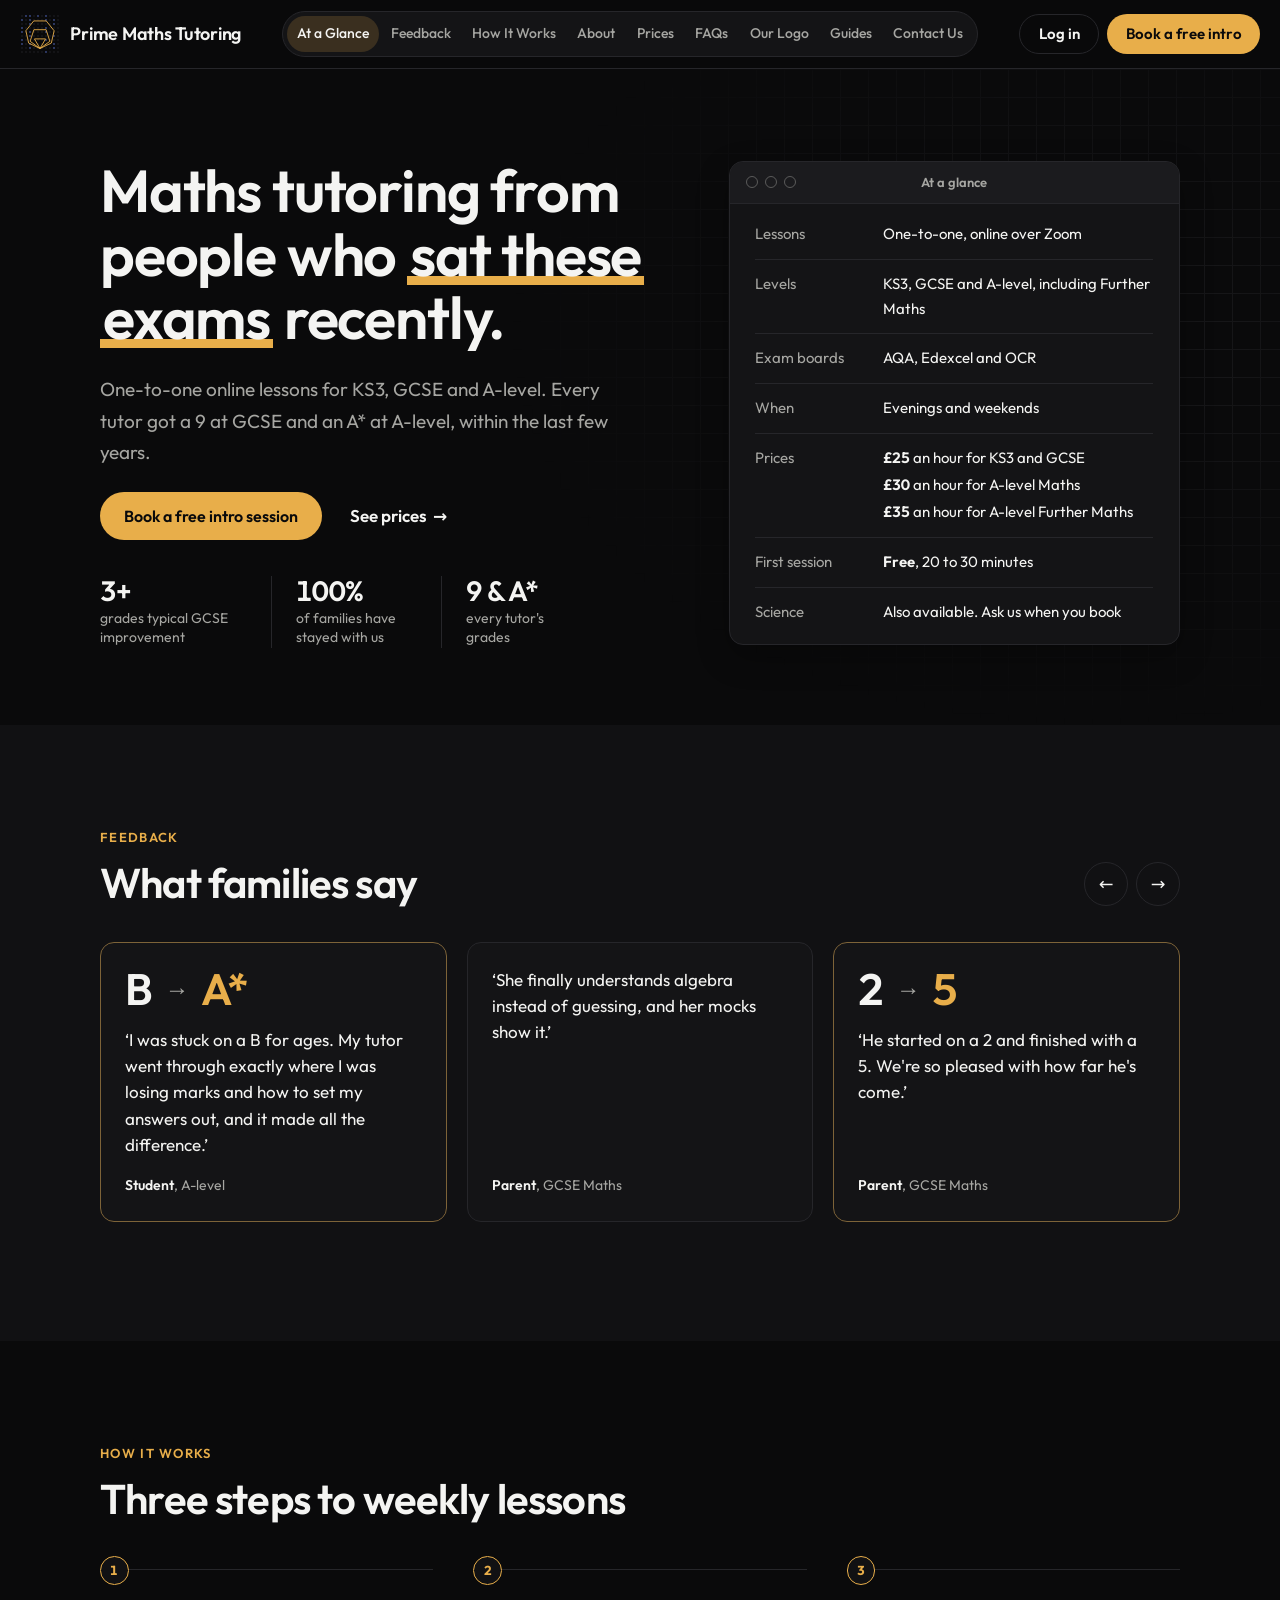
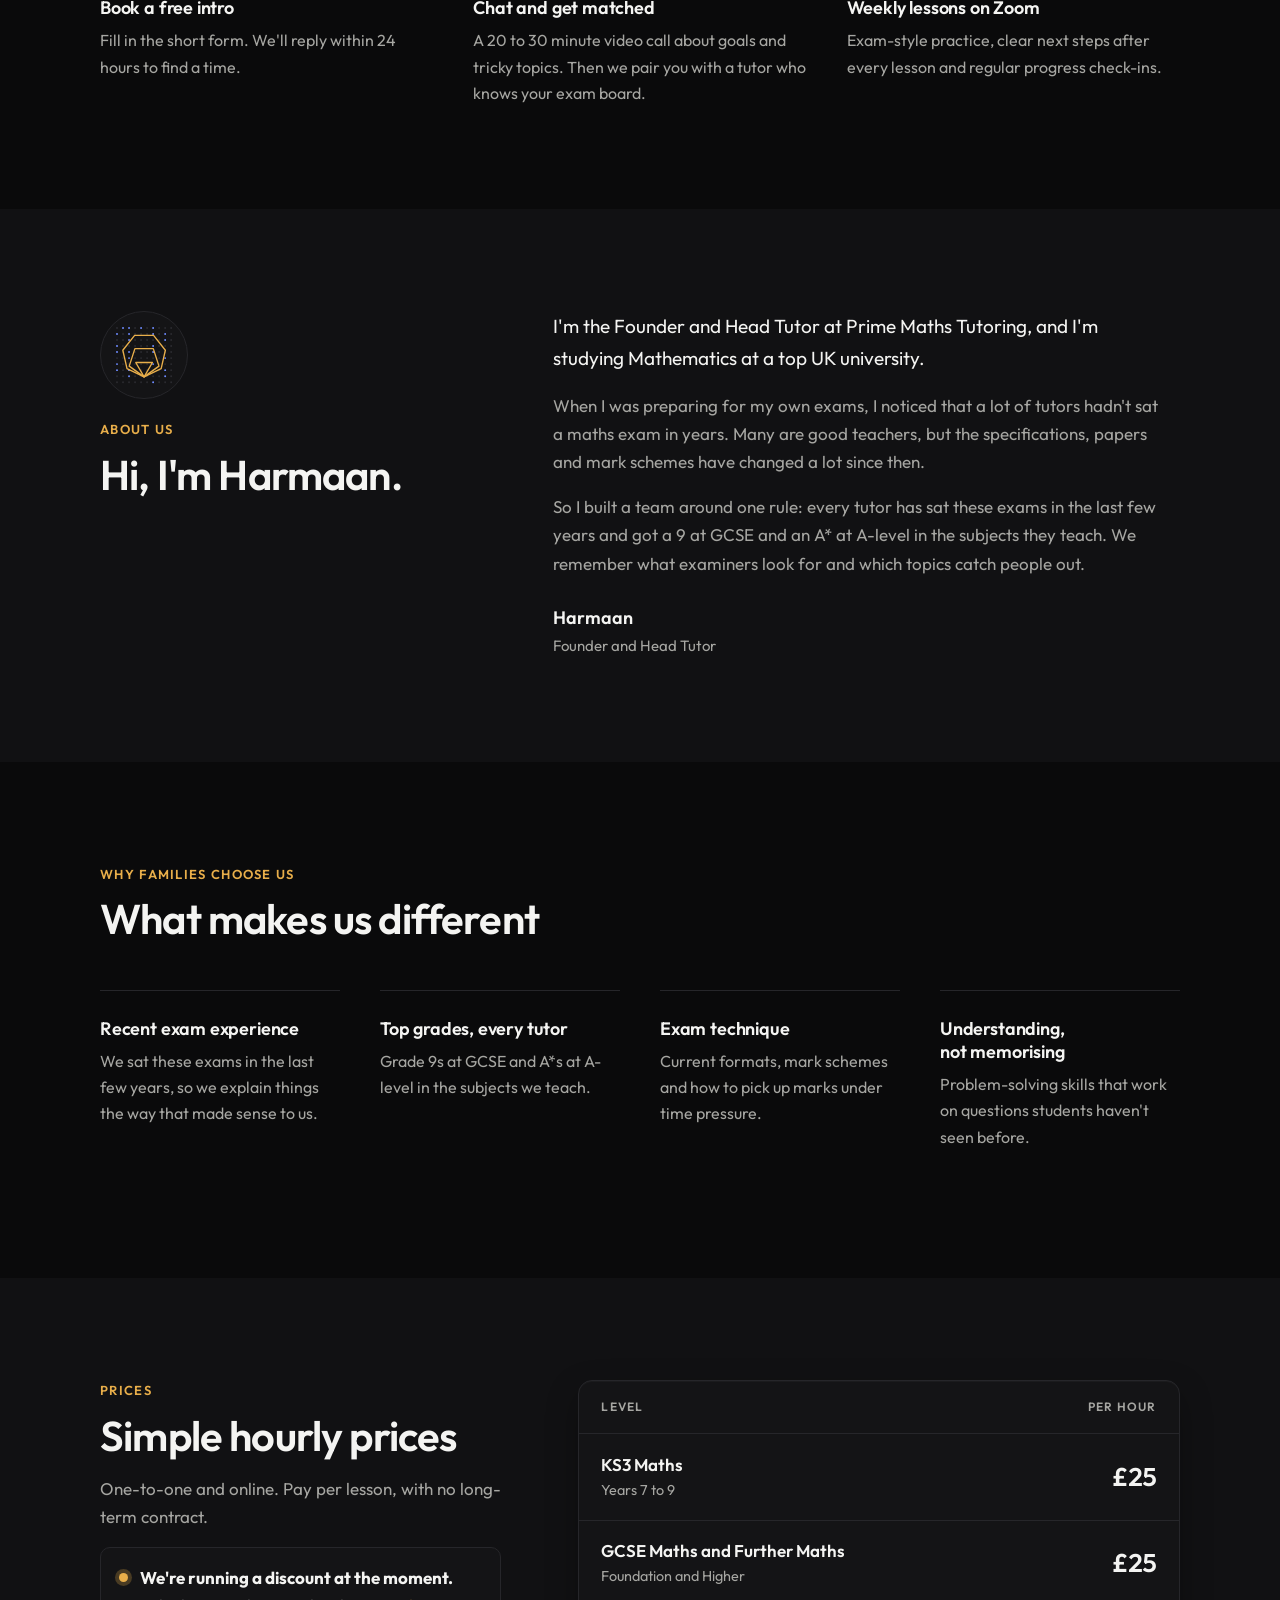
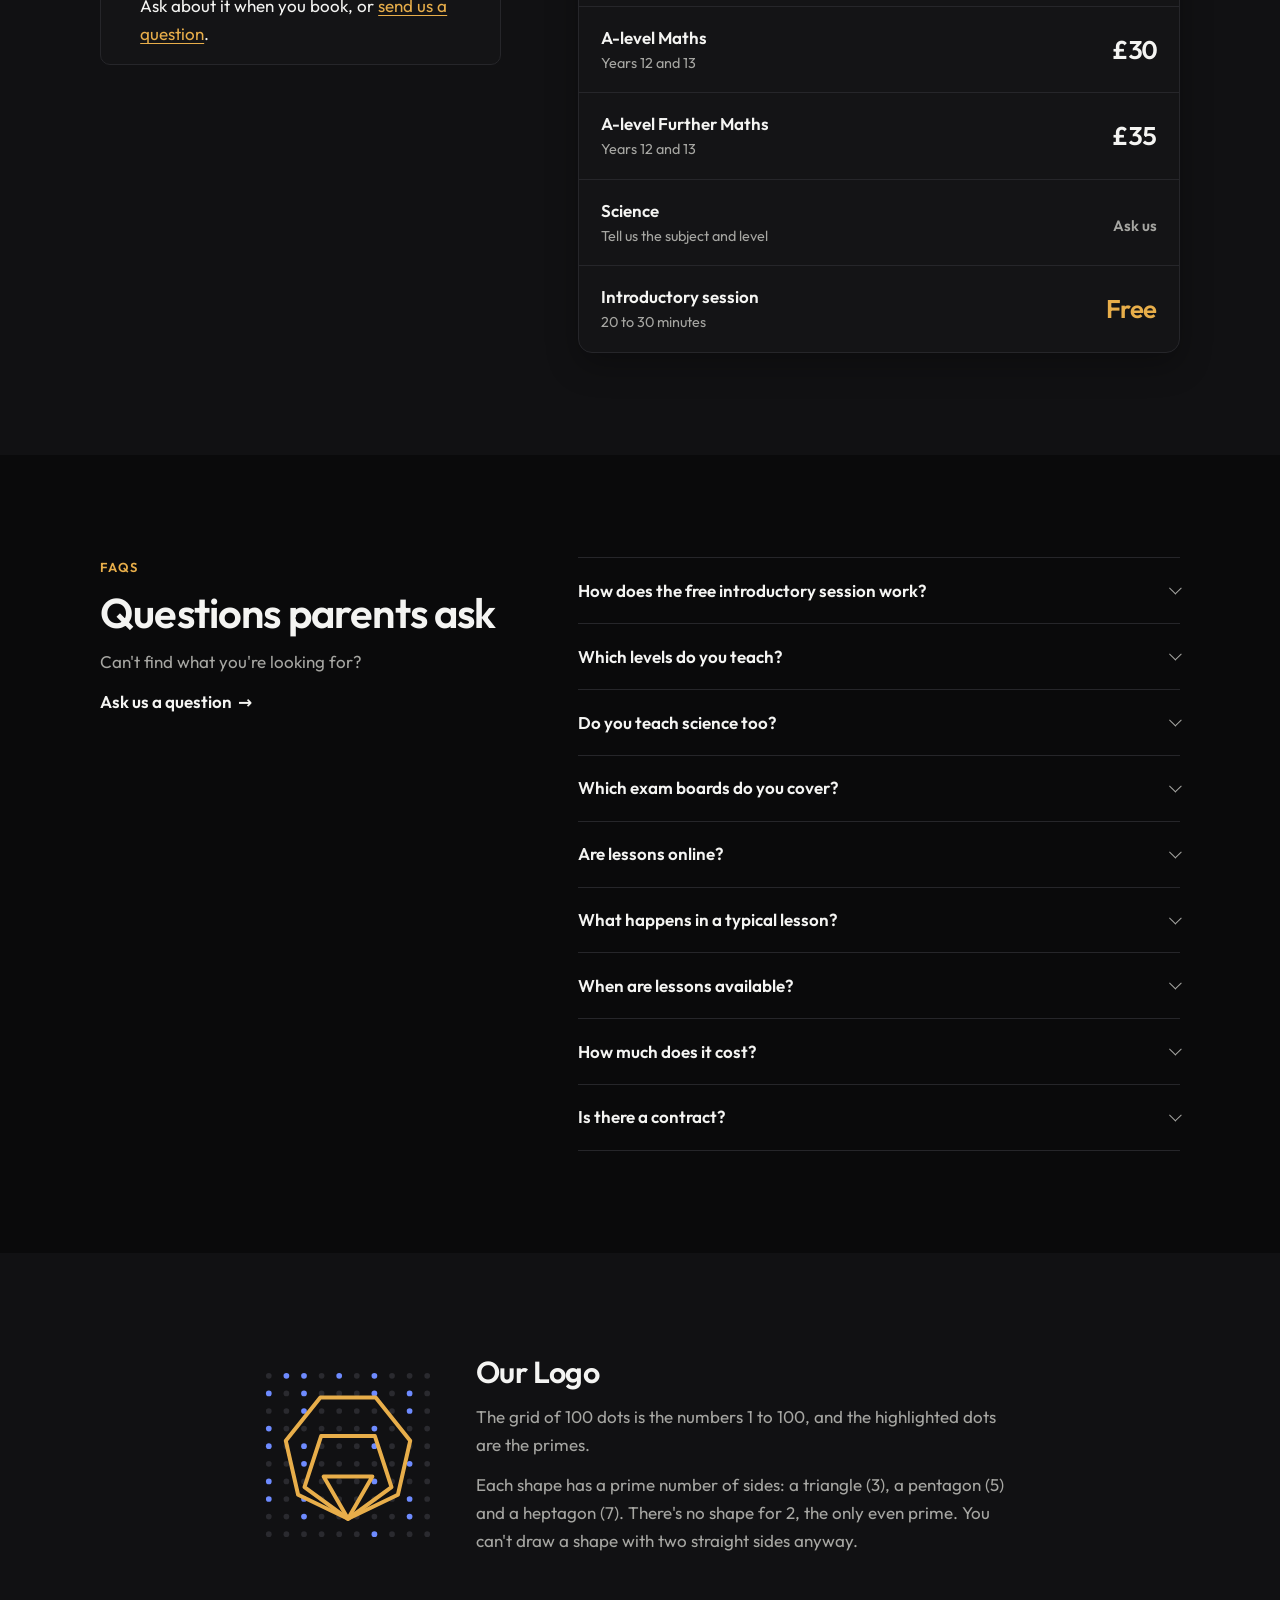
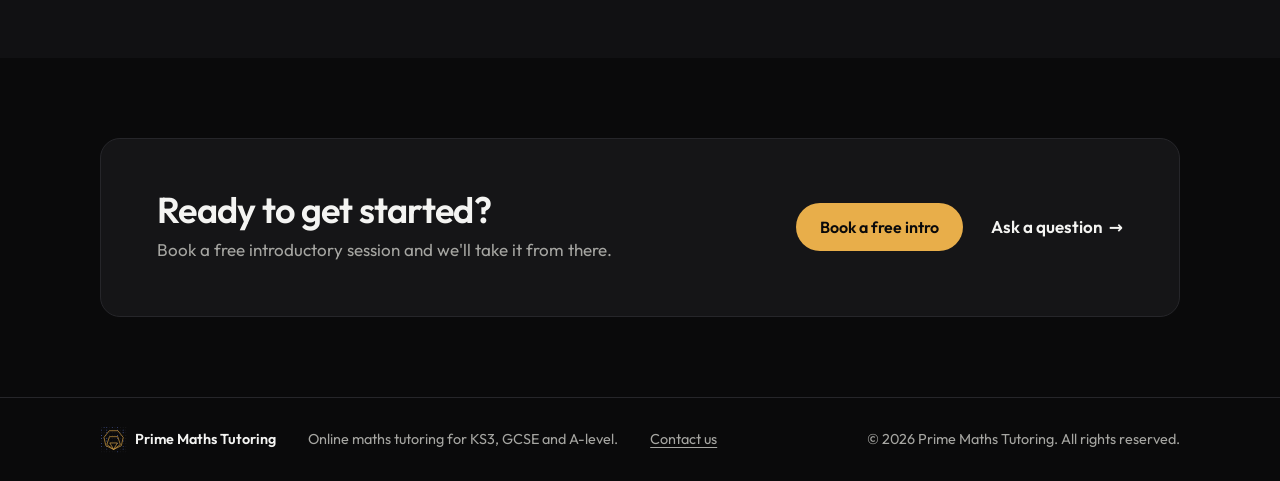
==== commit 08ddd71a: "Tidy the header and guides, and add self-marking to the student area - One-row header on laptops and" ====
--- a/index.html
+++ b/index.html
@@ -52,7 +52,7 @@
         "OCR",
         "Exam technique"
       ],
-      "priceRange": "£25–£35 per hour",
+      "priceRange": "£25 to £35 per hour",
       "makesOffer": [
         {
           "@type": "Offer",
@@ -221,21 +221,20 @@
   <div class="wrap header-inner">
     <a class="brand" href="/" data-section="top" aria-label="Prime Maths Tutoring, back to top">
       <svg class="logo-mark" viewBox="0 0 400 400" aria-hidden="true" focusable="false"><g><circle cx="20" cy="20" r="6.5" class="n"/><circle cx="60" cy="20" r="6.5" class="p"/><circle cx="100" cy="20" r="6.5" class="p"/><circle cx="140" cy="20" r="6.5" class="n"/><circle cx="180" cy="20" r="6.5" class="p"/><circle cx="220" cy="20" r="6.5" class="n"/><circle cx="260" cy="20" r="6.5" class="p"/><circle cx="300" cy="20" r="6.5" class="n"/><circle cx="340" cy="20" r="6.5" class="n"/><circle cx="380" cy="20" r="6.5" class="n"/><circle cx="20" cy="60" r="6.5" class="p"/><circle cx="60" cy="60" r="6.5" class="n"/><circle cx="100" cy="60" r="6.5" class="p"/><circle cx="140" cy="60" r="6.5" class="n"/><circle cx="180" cy="60" r="6.5" class="n"/><circle cx="220" cy="60" r="6.5" class="n"/><circle cx="260" cy="60" r="6.5" class="p"/><circle cx="300" cy="60" r="6.5" class="n"/><circle cx="340" cy="60" r="6.5" class="p"/><circle cx="380" cy="60" r="6.5" class="n"/><circle cx="20" cy="100" r="6.5" class="n"/><circle cx="60" cy="100" r="6.5" class="n"/><circle cx="100" cy="100" r="6.5" class="p"/><circle cx="140" cy="100" r="6.5" class="n"/><circle cx="180" cy="100" r="6.5" class="n"/><circle cx="220" cy="100" r="6.5" class="n"/><circle cx="260" cy="100" r="6.5" class="n"/><circle cx="300" cy="100" r="6.5" class="n"/><circle cx="340" cy="100" r="6.5" class="p"/><circle cx="380" cy="100" r="6.5" class="n"/><circle cx="20" cy="140" r="6.5" class="p"/><circle cx="60" cy="140" r="6.5" class="n"/><circle cx="100" cy="140" r="6.5" class="n"/><circle cx="140" cy="140" r="6.5" class="n"/><circle cx="180" cy="140" r="6.5" class="n"/><circle cx="220" cy="140" r="6.5" class="n"/><circle cx="260" cy="140" r="6.5" class="p"/><circle cx="300" cy="140" r="6.5" class="n"/><circle cx="340" cy="140" r="6.5" class="n"/><circle cx="380" cy="140" r="6.5" class="n"/><circle cx="20" cy="180" r="6.5" class="p"/><circle cx="60" cy="180" r="6.5" class="n"/><circle cx="100" cy="180" r="6.5" class="p"/><circle cx="140" cy="180" r="6.5" class="n"/><circle cx="180" cy="180" r="6.5" class="n"/><circle cx="220" cy="180" r="6.5" class="n"/><circle cx="260" cy="180" r="6.5" class="p"/><circle cx="300" cy="180" r="6.5" class="n"/><circle cx="340" cy="180" r="6.5" class="n"/><circle cx="380" cy="180" r="6.5" class="n"/><circle cx="20" cy="220" r="6.5" class="n"/><circle cx="60" cy="220" r="6.5" class="n"/><circle cx="100" cy="220" r="6.5" class="p"/><circle cx="140" cy="220" r="6.5" class="n"/><circle cx="180" cy="220" r="6.5" class="n"/><circle cx="220" cy="220" r="6.5" class="n"/><circle cx="260" cy="220" r="6.5" class="n"/><circle cx="300" cy="220" r="6.5" class="n"/><circle cx="340" cy="220" r="6.5" class="p"/><circle cx="380" cy="220" r="6.5" class="n"/><circle cx="20" cy="260" r="6.5" class="p"/><circle cx="60" cy="260" r="6.5" class="n"/><circle cx="100" cy="260" r="6.5" class="n"/><circle cx="140" cy="260" r="6.5" class="n"/><circle cx="180" cy="260" r="6.5" class="n"/><circle cx="220" cy="260" r="6.5" class="n"/><circle cx="260" cy="260" r="6.5" class="p"/><circle cx="300" cy="260" r="6.5" class="n"/><circle cx="340" cy="260" r="6.5" class="n"/><circle cx="380" cy="260" r="6.5" class="n"/><circle cx="20" cy="300" r="6.5" class="p"/><circle cx="60" cy="300" r="6.5" class="n"/><circle cx="100" cy="300" r="6.5" class="p"/><circle cx="140" cy="300" r="6.5" class="n"/><circle cx="180" cy="300" r="6.5" class="n"/><circle cx="220" cy="300" r="6.5" class="n"/><circle cx="260" cy="300" r="6.5" class="n"/><circle cx="300" cy="300" r="6.5" class="n"/><circle cx="340" cy="300" r="6.5" class="p"/><circle cx="380" cy="300" r="6.5" class="n"/><circle cx="20" cy="340" r="6.5" class="n"/><circle cx="60" cy="340" r="6.5" class="n"/><circle cx="100" cy="340" r="6.5" class="p"/><circle cx="140" cy="340" r="6.5" class="n"/><circle cx="180" cy="340" r="6.5" class="n"/><circle cx="220" cy="340" r="6.5" class="n"/><circle cx="260" cy="340" r="6.5" class="n"/><circle cx="300" cy="340" r="6.5" class="n"/><circle cx="340" cy="340" r="6.5" class="p"/><circle cx="380" cy="340" r="6.5" class="n"/><circle cx="20" cy="380" r="6.5" class="n"/><circle cx="60" cy="380" r="6.5" class="n"/><circle cx="100" cy="380" r="6.5" class="n"/><circle cx="140" cy="380" r="6.5" class="n"/><circle cx="180" cy="380" r="6.5" class="n"/><circle cx="220" cy="380" r="6.5" class="n"/><circle cx="260" cy="380" r="6.5" class="p"/><circle cx="300" cy="380" r="6.5" class="n"/><circle cx="340" cy="380" r="6.5" class="n"/><circle cx="380" cy="380" r="6.5" class="n"/></g><polygon class="s hept" points="200.0,345.0 86.6,290.4 58.6,167.7 137.1,69.4 262.9,69.4 341.4,167.7 313.4,290.4"/><polygon class="s pent" points="200.0,345.0 101.1,273.1 138.9,156.9 261.1,156.9 298.9,273.1"/><polygon class="s tri" points="200.0,345.0 144.6,249.0 255.4,249.0"/></svg>
-      <span class="brand-name">Prime Maths Tutoring</span>
+      <span class="brand-name"><span>Prime Maths</span> <span>Tutoring</span></span>
     </a>
     <div class="tabs-row">
-    <nav class="tabs" aria-label="Sections">
-      <a href="/" data-section="top">At a Glance</a>
-      <a href="/feedback" data-section="reviews">Feedback</a>
-      <a href="/how-it-works" data-section="how">How It Works</a>
-      <a href="/about" data-section="about">About</a>
-      <a href="/prices" data-section="prices">Prices</a>
-      <a href="/faqs" data-section="faqs">FAQs</a>
-      <a href="/our-logo" data-section="logo">Our Logo</a>
-      <a href="/guides">Guides</a>
-      <a href="/contact">Contact Us</a>
-      <a href="/portal" class="tab-login">Log In</a>
-    </nav>
+      <nav class="tabs" aria-label="Main">
+        <a href="/" data-section="top">At a Glance</a>
+        <a href="/feedback" data-section="reviews">Feedback</a>
+        <a href="/how-it-works" data-section="how">How It Works</a>
+        <a href="/about" data-section="about">About</a>
+        <a href="/prices" data-section="prices">Prices</a>
+        <a href="/faqs" data-section="faqs">FAQs</a>
+        <a href="/our-logo" data-section="logo">Our Logo</a>
+        <a href="/guides">Guides</a>
+        <a href="/contact">Contact Us</a>
+      </nav>
     </div>
     <div class="header-actions">
       <a class="btn btn-small btn-ghost btn-login" href="/portal">Log in</a>
--- a/styles.css
+++ b/styles.css
@@ -126,32 +126,46 @@
   -webkit-backdrop-filter: saturate(1.4) blur(12px);
   border-bottom: 1px solid var(--line);
 }
-.header-inner { display: flex; flex-wrap: wrap; align-items: center; column-gap: 1rem; row-gap: 0.6rem; min-height: 4.25rem; padding-block: 0.6rem; }
-.header-actions { display: flex; align-items: center; gap: 0.6rem; }
+.site-header .wrap { max-width: 84rem; }
+.header-inner { display: flex; flex-wrap: wrap; align-items: center; column-gap: 1.25rem; row-gap: 0.6rem; min-height: 4.25rem; padding-block: 0.6rem; }
+.header-actions { display: flex; align-items: center; gap: 0.5rem; flex: none; }
 .btn-ghost { background: transparent; color: var(--ink); border: 1px solid var(--line); }
 .btn-ghost:hover { background: transparent; color: var(--ink); border-color: var(--brand); }
-.brand { display: flex; align-items: center; gap: 0.65rem; color: var(--ink); text-decoration: none; margin-right: auto; }
+.brand { display: flex; align-items: center; gap: 0.65rem; color: var(--ink); text-decoration: none; margin-right: auto; flex: none; }
 .brand:hover { color: var(--ink); }
 .brand .logo-mark { width: 2.5rem; height: 2.5rem; flex: none; }
 .brand-name { font-family: var(--font-display); font-size: 1.125rem; font-weight: var(--h-weight); font-stretch: var(--h-stretch); letter-spacing: -0.015em; line-height: 1.1; white-space: nowrap; }
-
-/* Section tabs: their own centred row under the logo and buttons */
-.tabs-row { order: 3; flex-basis: 100%; display: flex; justify-content: center; min-width: 0; }
+.brand-name span { display: inline; }
+
+/* Section tabs. On laptops they sit in one line between the logo and the buttons;
+   on smaller screens they get their own centred row underneath. */
+.tabs-row { display: flex; justify-content: center; min-width: 0; }
 .tabs {
   max-width: 100%;
-  position: relative; display: flex; gap: 0.15rem; padding: 0.25rem;
+  position: relative; display: flex; gap: 0.1rem; padding: 0.25rem;
   background: var(--card); border: 1px solid var(--line); border-radius: 999px;
   overflow-x: auto; scrollbar-width: none; min-width: 0;
 }
 .tabs::-webkit-scrollbar { display: none; }
 .tabs a {
-  flex: none; padding: 0.4rem 0.72rem; border-radius: 999px;
+  flex: none; padding: 0.4rem 0.62rem; border-radius: 999px;
   color: var(--ink-2); text-decoration: none; font-size: 0.875rem; font-weight: 500; white-space: nowrap;
   transition: color 0.15s ease, background-color 0.15s ease;
 }
 .tabs a:hover { color: var(--ink); }
-.tabs a[aria-current="true"] { color: var(--ink); background: color-mix(in srgb, var(--brand) 18%, transparent); }
-.tabs .tab-login { display: none; }
+.tabs a[aria-current="true"], .tabs a[aria-current="page"] { color: var(--ink); background: color-mix(in srgb, var(--brand) 18%, transparent); }
+@media (min-width: 1024px) {
+  .header-inner { flex-wrap: nowrap; }
+  .tabs-row { flex: 1 1 auto; }
+  .brand { margin-right: 0; }
+}
+@media (min-width: 1024px) and (max-width: 1239px) {
+  .site-header .brand-name { display: none; }
+  .site-header .long-label { display: none; }
+}
+@media (max-width: 1023px) {
+  .tabs-row { order: 3; flex-basis: 100%; }
+}
 
 /* Mac-style window */
 .window { background: var(--card); border: 1px solid var(--line); border-radius: var(--radius); box-shadow: var(--shadow); overflow: hidden; min-width: 0; }
@@ -437,9 +451,26 @@
 
 /* Guides: each one is set like a LaTeX article on a sheet of paper */
 .guide-page { padding-block: clamp(1.5rem, 4vw, 3rem) clamp(3rem, 6vw, 5rem); }
-.guide-crumb { font-size: 0.9rem; color: var(--ink-2); margin-bottom: 1rem; max-width: 52rem; margin-inline: auto; }
-.guide-crumb a { color: var(--ink-2); }
-.guide-crumb a:hover { color: var(--brand); }
+
+/* Moving between guides: a switcher above the sheet and previous/next links below it */
+.guide-switch { max-width: 52rem; margin: 0 auto 1.25rem; display: flex; align-items: center; justify-content: space-between; gap: 0.75rem 1rem; flex-wrap: wrap; }
+.guide-switch-all { color: var(--ink-2); text-decoration: none; font-size: 0.9375rem; font-weight: 500; white-space: nowrap; }
+.guide-switch-all::before { content: "\2190"; margin-right: 0.4em; }
+.guide-switch-all:hover { color: var(--ink); }
+.pill-tabs.guide-switch-tabs { flex-wrap: nowrap; overflow-x: auto; scrollbar-width: none; gap: 0.1rem; }
+.guide-switch-tabs::-webkit-scrollbar { display: none; }
+.pill-tabs a { flex: none; font-size: 0.875rem; font-weight: 500; color: var(--ink-2); padding: 0.4rem 0.85rem; border-radius: 999px; text-decoration: none; white-space: nowrap; }
+.pill-tabs a:hover { color: var(--ink); }
+.pill-tabs a[aria-current="page"] { color: var(--ink); background: color-mix(in srgb, var(--brand) 18%, transparent); }
+.guide-pager { max-width: 52rem; margin: 1.5rem auto 0; display: grid; grid-template-columns: repeat(2, minmax(0, 1fr)); gap: 1rem; }
+.guide-pager-link { display: grid; gap: 0.2rem; padding: 1.1rem 1.3rem; border: 1px solid var(--line); border-radius: var(--radius); background: var(--card); color: var(--ink); text-decoration: none; transition: border-color 0.15s ease; }
+.guide-pager-link span { font-size: 0.85rem; color: var(--ink-2); }
+.guide-pager-link span::before { content: "\2190"; margin-right: 0.4em; }
+.guide-pager-link strong { font-family: var(--font-display); font-weight: 600; font-size: 1.1rem; }
+.guide-pager-link.is-next { text-align: right; grid-column: 2; }
+.guide-pager-link.is-next span::before { content: none; }
+.guide-pager-link.is-next span::after { content: "\2192"; margin-left: 0.4em; }
+.guide-pager-link:hover { color: var(--ink); border-color: var(--brand); }
 .doc {
   --doc-paper: #FCFBF8;
   --doc-tint: #F4F2EC;
@@ -457,6 +488,7 @@
 }
 .doc a { color: var(--doc-accent); }
 .doc .link-arrow { color: var(--doc-ink); }
+.doc .btn, .doc .btn:hover { color: var(--on-brand); }
 .doc-title { text-align: center; margin-bottom: 2.25rem; }
 .doc-kicker { font-size: 0.8rem; font-weight: 600; letter-spacing: 0.14em; text-transform: uppercase; color: var(--doc-accent); margin-bottom: 0.75rem; }
 .doc h1 { font-size: clamp(2.1rem, 5vw, 2.9rem); color: var(--doc-ink); }
@@ -476,6 +508,12 @@
 .doc-toc-l3 .doc-toc-num { min-width: 2.6rem; }
 .doc-toc-dots { flex: 1; border-bottom: 1px dotted var(--doc-line); transform: translateY(-0.3em); min-width: 1rem; }
 .doc-toc .is-locked { color: var(--doc-ink-2); }
+.doc-toc-preview ol { gap: 0.35rem; }
+.doc-toc-preview li { font-weight: 500; }
+.doc-toc-preview a.doc-toc-row { color: var(--doc-ink); }
+.doc-toc-tag { flex: none; font-size: 0.75rem; font-weight: 600; letter-spacing: 0.08em; text-transform: uppercase; color: var(--doc-accent); }
+.doc-toc-group { display: flex; align-items: center; gap: 0.5rem; margin: 1.1rem 0 0.5rem; font-size: 0.8rem; font-weight: 600; letter-spacing: 0.08em; text-transform: uppercase; color: var(--doc-ink-2); }
+.doc-toc-group .doc-lock { margin: 0; }
 .doc-lock {
   position: relative; display: inline-block; flex: none;
   width: 0.7em; height: 0.55em; margin-left: 0.25rem;
@@ -514,15 +552,13 @@
 .doc-locked { display: grid; justify-items: center; gap: 0.9rem; text-align: center; border-top: 1px solid var(--doc-line); padding-top: 2.25rem; margin-top: 0.5rem; }
 .doc-locked h2 { font-size: clamp(1.35rem, 2.6vw, 1.6rem); color: var(--doc-ink); max-width: 30rem; }
 .doc-locked p { color: var(--doc-ink-2); max-width: 32rem; }
-.doc-locked ul { list-style: none; margin: 0; padding: 0; display: flex; flex-wrap: wrap; justify-content: center; gap: 0.4rem; max-width: 36rem; }
-.doc-locked li { font-size: 0.88rem; padding: 0.3rem 0.75rem; border: 1px solid var(--doc-line); border-radius: 999px; color: var(--doc-ink); background: var(--doc-tint); }
 .doc-locked .actions { justify-content: center; margin-top: 0.4rem; }
 .doc-lock-large { font-size: 1.8rem; margin: 0.6rem 0 0.2rem; color: var(--doc-accent); }
 
 /* Guides index */
 .guide-grid { list-style: none; margin: 0; padding: 0; display: grid; grid-template-columns: repeat(2, minmax(0, 1fr)); gap: 1.25rem; }
 .guide-card {
-  display: grid; gap: 0.6rem; align-content: start; height: 100%;
+  display: flex; flex-direction: column; gap: 0.6rem; height: 100%;
   padding: 1.6rem; border-radius: var(--radius); border: 1px solid var(--line); background: var(--card);
   color: var(--ink); text-decoration: none; transition: border-color 0.15s ease, transform 0.15s ease;
 }
@@ -530,8 +566,13 @@
 .guide-card-level { font-size: 0.75rem; font-weight: 600; letter-spacing: 0.12em; text-transform: uppercase; color: var(--brand); }
 .guide-card h2 { font-size: 1.45rem; }
 .guide-card p { color: var(--ink-2); font-size: 1rem; }
-.guide-card-meta { font-size: 0.85rem; color: var(--ink-2); }
-.guide-card .link-arrow { margin-top: 0.4rem; }
+.guide-card-meta { font-size: 0.85rem; color: var(--ink-2); margin-top: auto; }
+.guide-card-foot { display: flex; justify-content: space-between; align-items: center; gap: 1rem; margin-top: 0.5rem; padding-top: 0.9rem; border-top: 1px solid var(--line); font-size: 0.875rem; color: var(--ink-2); }
+.guide-card-foot .link-arrow { font-size: 1rem; }
+.guide-card:hover .link-arrow::after { transform: translateX(3px); }
+.guides-index { padding-block: clamp(2.5rem, 6vw, 4.5rem) clamp(3rem, 7vw, 5.5rem); }
+.guides-index .section-head { margin-bottom: 2rem; }
+.guides-index h1 { font-size: clamp(2rem, 4.5vw, 3rem); }
 
 /* Printed guides (PDF) */
 html:has(.print-doc), .print-doc { background: #FFFFFF; }
@@ -583,6 +624,21 @@
 .hw-mark { font-family: var(--font-display); font-size: 1.4rem; font-weight: 600; }
 .hw-files { display: flex; flex-wrap: wrap; gap: 0.5rem; align-items: center; }
 .hw-files > p { flex-basis: 100%; }
+.file-row { display: inline-flex; align-items: center; gap: 0.6rem; }
+.file-row .text-button { font-size: 0.85rem; color: var(--ink-2); }
+.self-mark-box { border: 1px dashed color-mix(in srgb, var(--logo-prime) 55%, var(--line)); background: color-mix(in srgb, var(--logo-prime) 7%, transparent); border-radius: 10px; padding: 0.8rem 1rem; display: grid; gap: 0.6rem; font-size: 0.95rem; }
+.self-mark-box strong { color: var(--ink); }
+.self-mark-answers { border-top: 1px solid var(--line); padding-top: 0.6rem; }
+.self-mark-answers p:last-child { white-space: normal; }
+.hw-scores { display: flex; flex-wrap: wrap; gap: 0.4rem 1.75rem; }
+.hw-scores p { display: grid; gap: 0.05rem; }
+.hw-scores span { font-size: 0.8rem; color: var(--ink-2); }
+.hw-scores strong { font-family: var(--font-display); font-size: 1.3rem; font-weight: 600; }
+.hw-total strong { color: var(--success); }
+.self-mark-set { border: 1px solid var(--line); border-radius: 10px; padding: 0.9rem 1rem 1rem; display: grid; gap: 0.9rem; }
+.self-mark-set legend { padding: 0 0.35rem; }
+.self-mark-more { display: grid; gap: 0.9rem; }
+.self-mark-more[hidden] { display: none; }
 .file-link {
   display: inline-flex; align-items: center; gap: 0.45rem; max-width: 100%;
   background: var(--paper); color: var(--ink); border: 1px solid var(--line); border-radius: 8px;
@@ -637,15 +693,21 @@
   .header-inner { min-height: 3.75rem; column-gap: 0.75rem; }
   .glance .window-body { padding-inline: 1.2rem; }
   .brand .logo-mark { width: 2.2rem; height: 2.2rem; }
-  .brand-name { font-size: 0.95rem; }
+  .brand-name { font-size: 0.95rem; white-space: normal; line-height: 1.05; }
+  .brand-name span { display: block; }
   .brand { gap: 0.5rem; }
-  .btn-small { padding: 0 0.9rem; font-size: 0.875rem; }
-  .header-actions .btn-login { display: none; }
+  .btn-small { padding: 0 0.85rem; font-size: 0.875rem; }
+  .header-actions { gap: 0.4rem; }
   .account-name { display: none; }
   .doc-body p, .doc-abstract p:not(.doc-abstract-title) { text-align: left; hyphens: manual; }
   .doc .katex-display { font-size: 0.86em; }
   .doc-toc-l3 { padding-left: 1.2rem; }
-  .tabs .tab-login { display: block; }
+  .guide-switch { margin-bottom: 1rem; }
+  .guide-switch-tabs { width: 100%; }
+  .guide-pager { grid-template-columns: minmax(0, 1fr); }
+  .guide-pager-link.is-next { grid-column: 1; text-align: left; }
+  .doc-toc-preview .doc-toc-dots { visibility: hidden; }
+  .guide-pager > span:empty { display: none; }
   .lede { font-size: 1.0625rem; }
   .stats li { padding-inline: 1rem; }
   .stats strong { font-size: 1.45rem; }
@@ -663,9 +725,13 @@
   .field-row { grid-template-columns: minmax(0, 1fr); }
   .copyright { margin-left: 0; }
 }
+@media (max-width: 420px) {
+  .long-label { display: none; }
+}
 @media (max-width: 380px) {
-  .brand-name { font-size: 0.9375rem; }
-  .btn-small { padding: 0 0.85rem; }
-  .long-label { display: none; }
+  .btn-small { padding: 0 0.75rem; }
   .stats li { padding-inline: 0.75rem; }
 }
+@media (max-width: 345px) {
+  .site-header .brand-name { display: none; }
+}
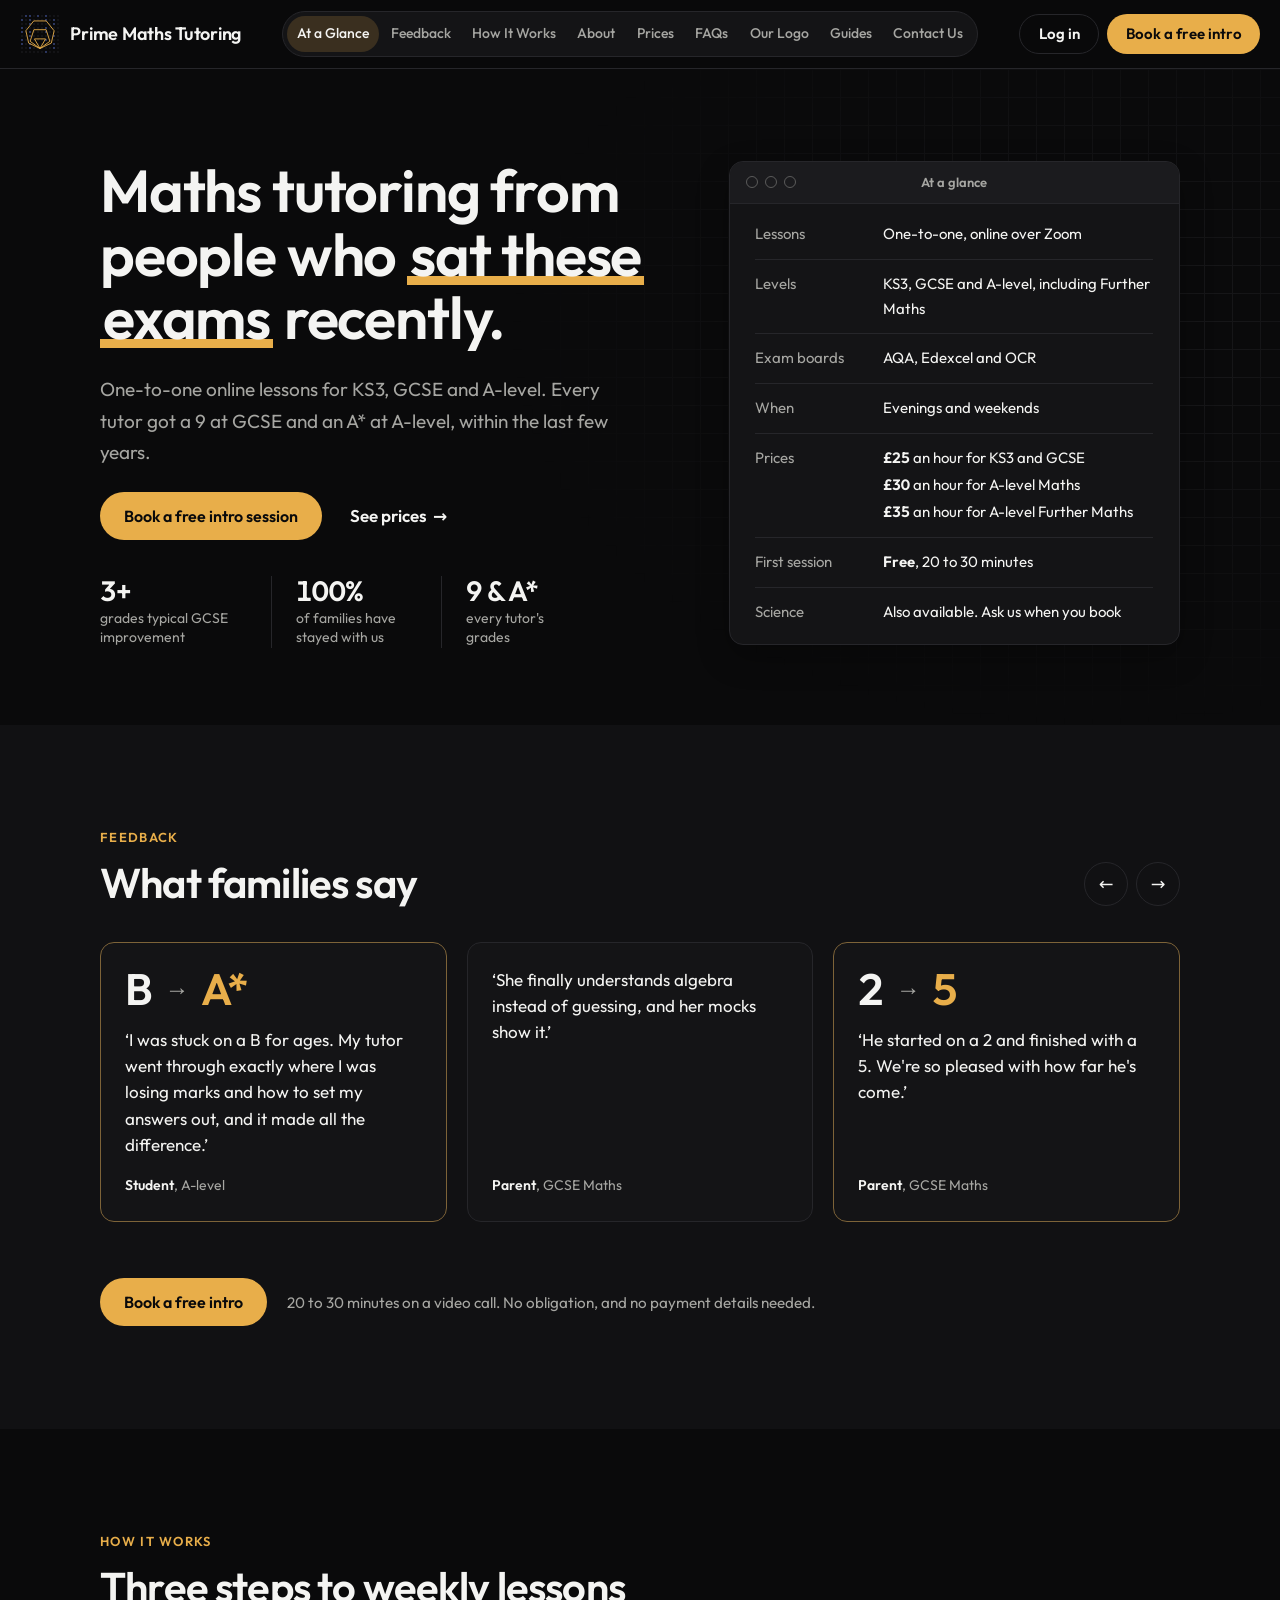
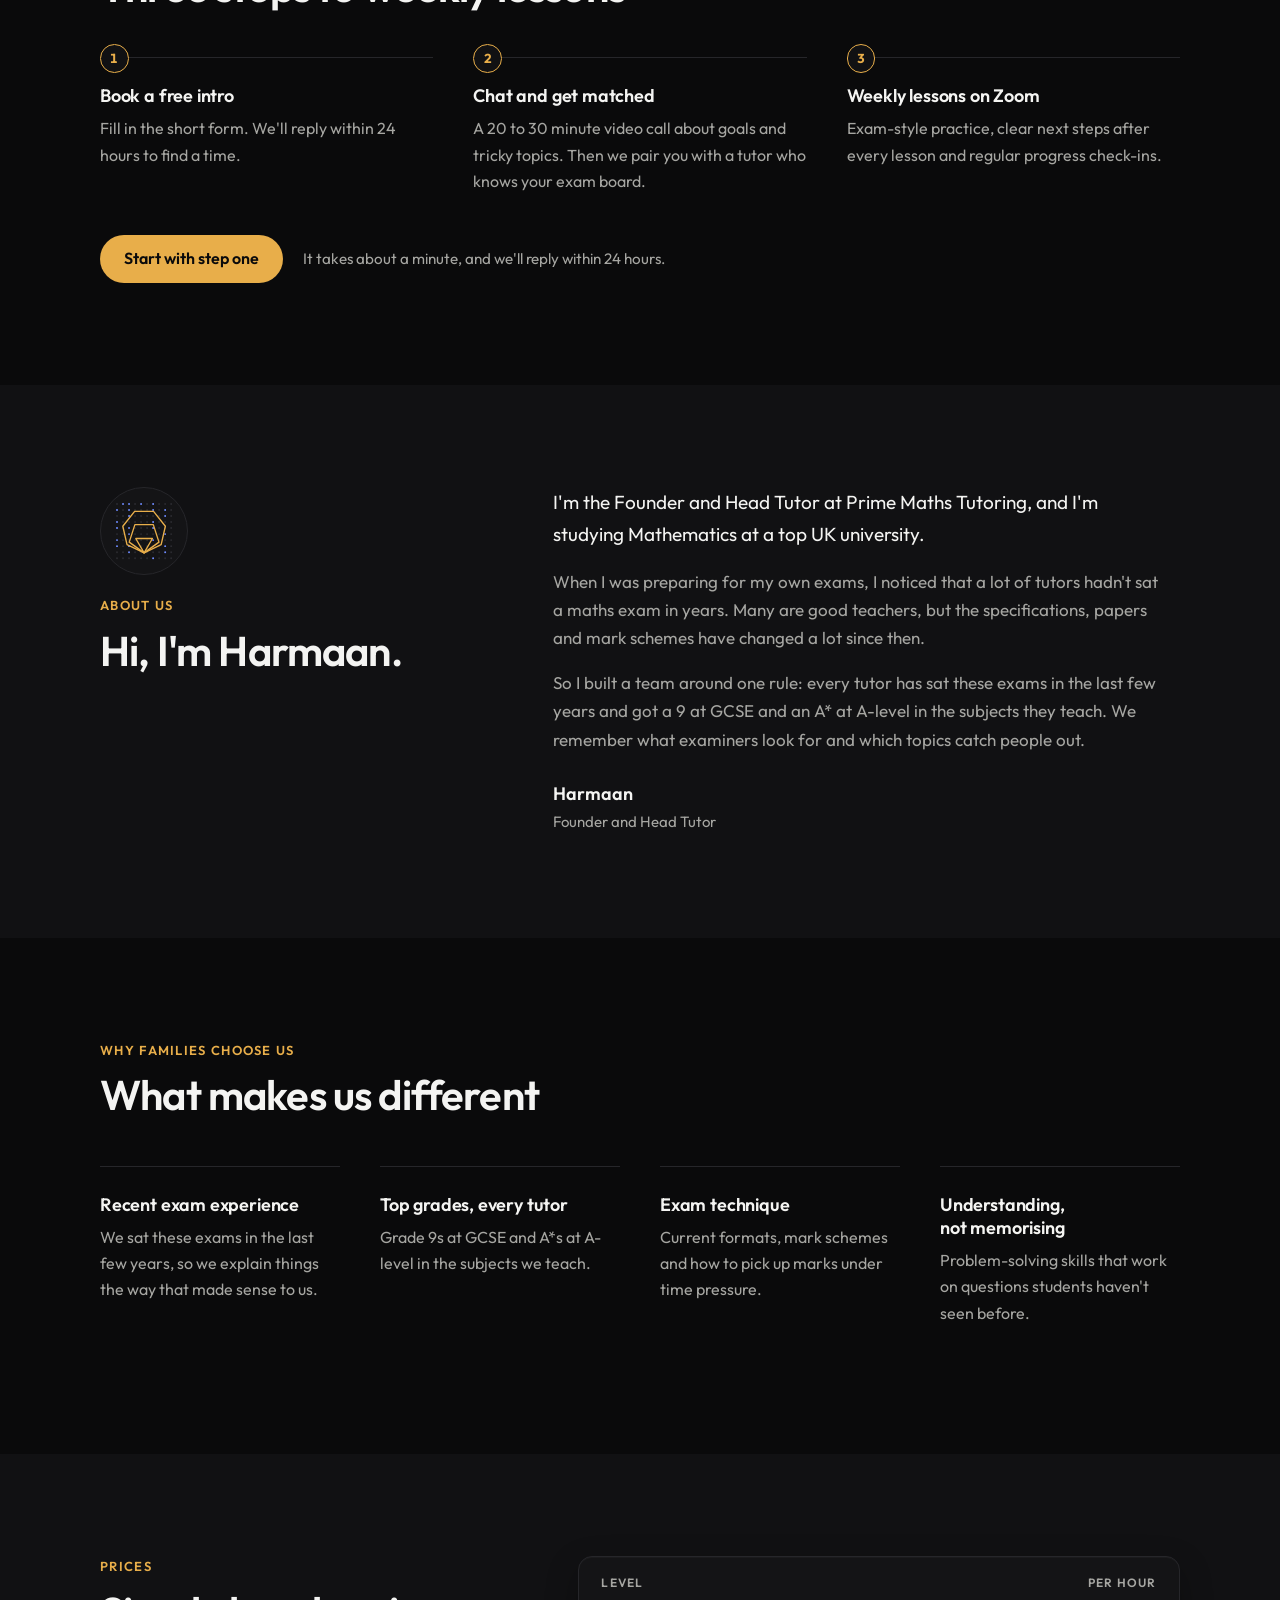
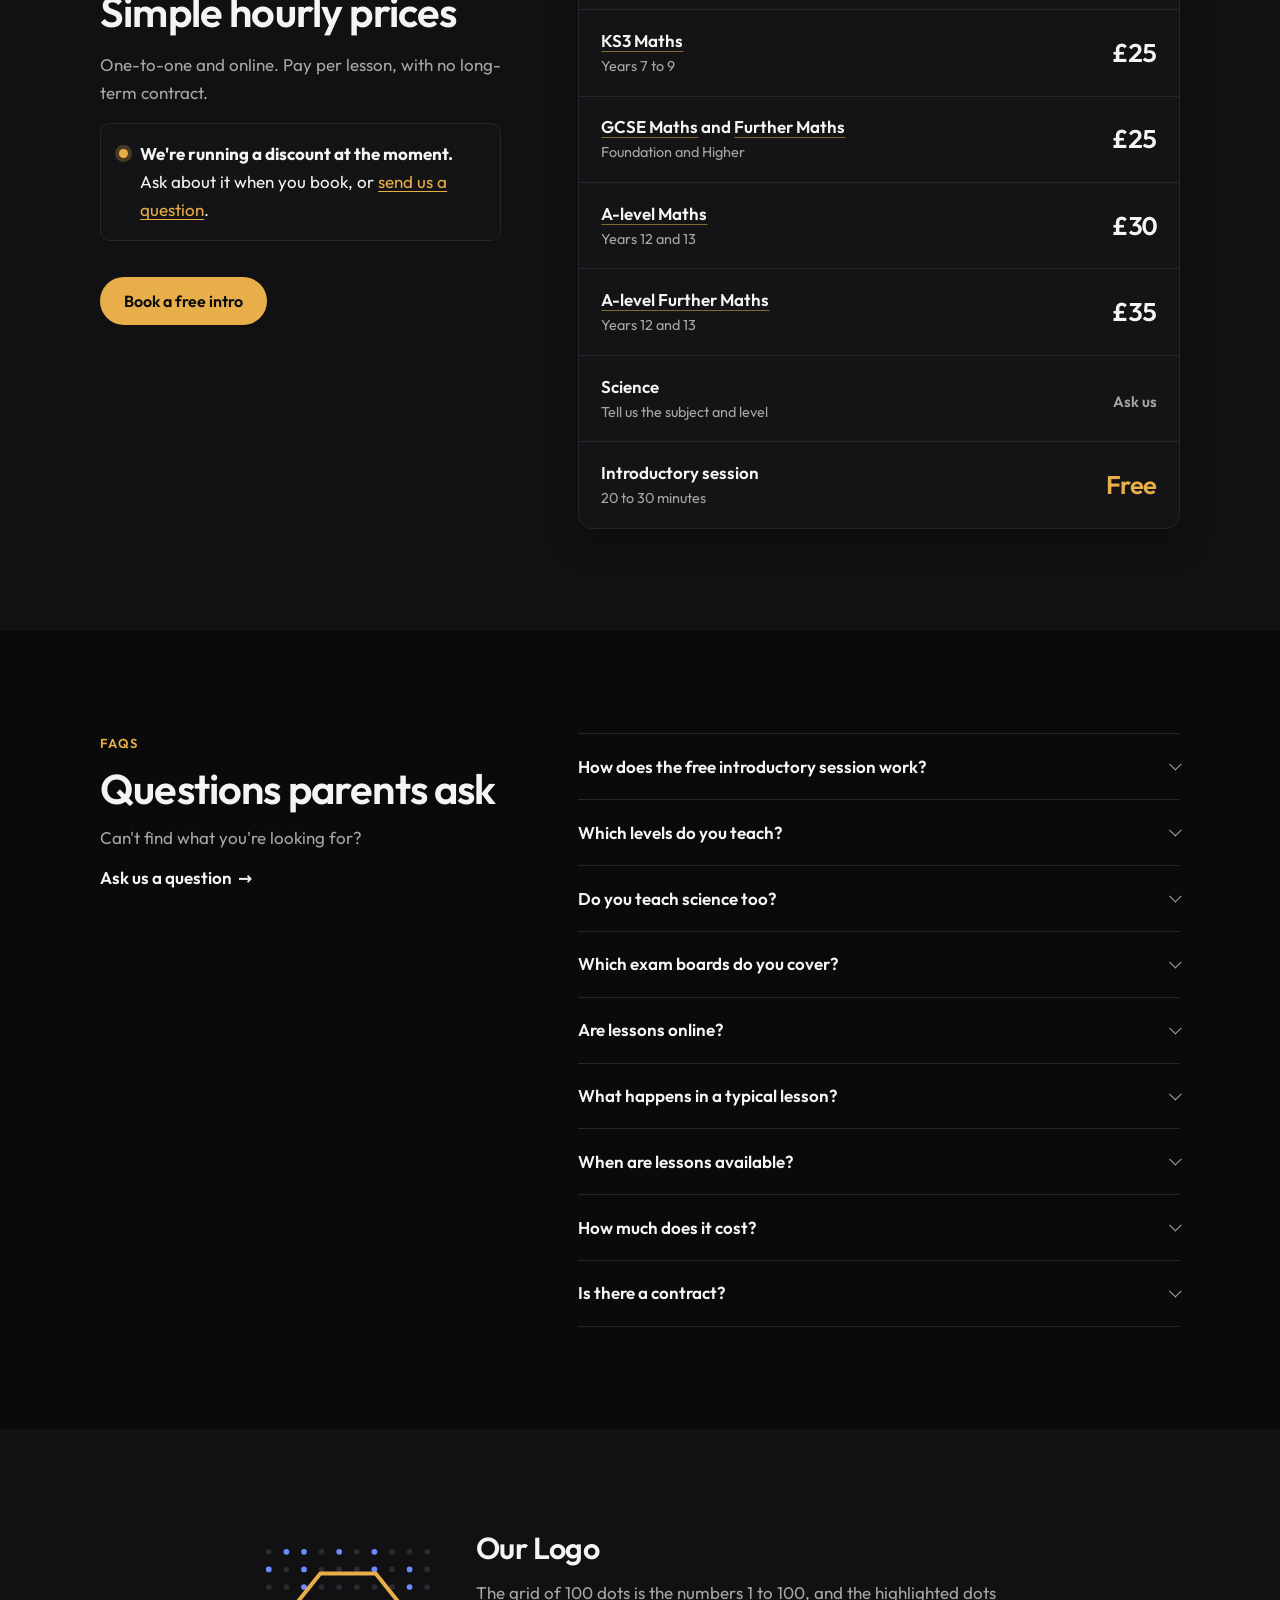
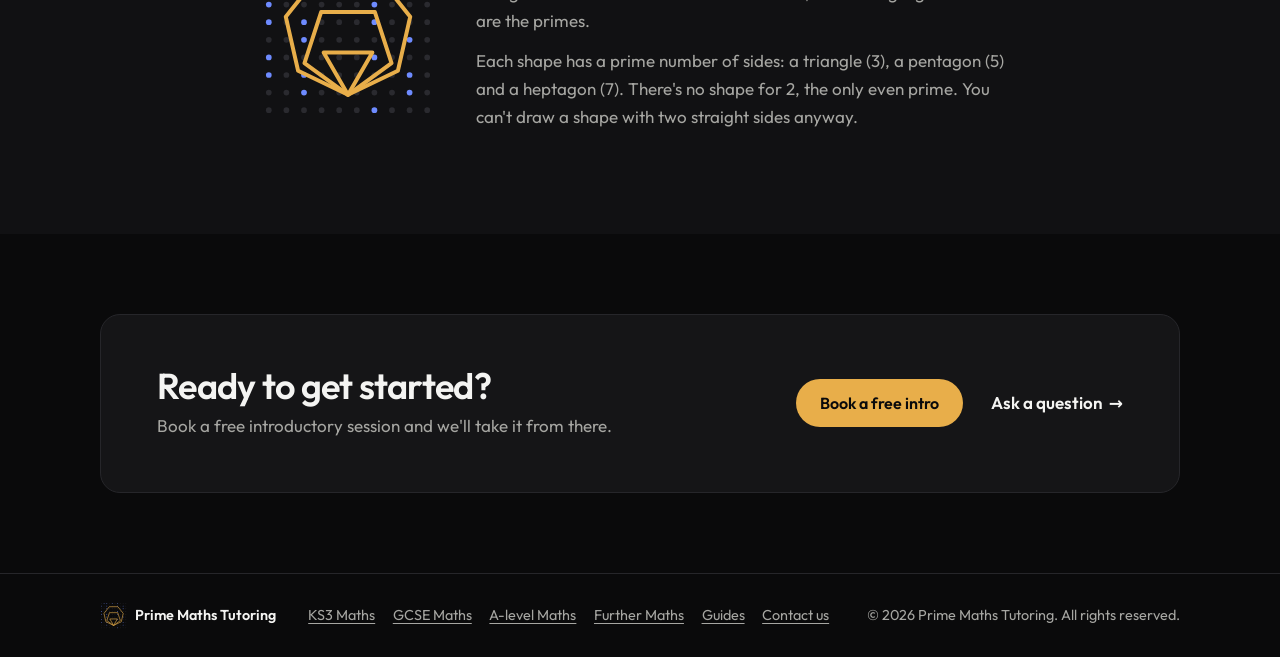
==== commit 1db2d637: "Add level pages and more ways to book a free intro - New pages for online KS3, GCSE, A-level and Fur" ====
--- a/index.html
+++ b/index.html
@@ -332,6 +332,10 @@
           <p class="review-meta"><strong>Student</strong>, A-level</p>
         </li>
       </ul>
+      <div class="section-cta">
+        <a class="btn" href="/book">Book a free intro</a>
+        <p>20 to 30 minutes on a video call. No obligation, and no payment details needed.</p>
+      </div>
     </div>
   </section>
 
@@ -356,6 +360,10 @@
           <p>Exam-style practice, clear next steps after every lesson and regular progress check-ins.</p>
         </li>
       </ol>
+      <div class="section-cta">
+        <a class="btn" href="/book">Start with step one</a>
+        <p>It takes about a minute, and we'll reply within 24 hours.</p>
+      </div>
     </div>
   </section>
 
@@ -416,6 +424,7 @@
         </div>
         <p>One-to-one and online. Pay per lesson, with no long-term contract.</p>
         <div class="offer"><p><strong>We're running a discount at the moment.</strong> Ask about it when you book, or <a href="/contact?topic=prices">send us a question</a>.</p></div>
+        <div class="actions"><a class="btn" href="/book">Book a free intro</a></div>
       </div>
       <table class="price-table">
         <caption class="visually-hidden">Prices per hour</caption>
@@ -423,10 +432,10 @@
           <tr><th scope="col">Level</th><th scope="col">Per hour</th></tr>
         </thead>
         <tbody>
-          <tr><th scope="row">KS3 Maths<span>Years 7 to 9</span></th><td>£25</td></tr>
-          <tr><th scope="row">GCSE Maths and Further Maths<span>Foundation and Higher</span></th><td>£25</td></tr>
-          <tr><th scope="row">A-level Maths<span>Years 12 and 13</span></th><td>£30</td></tr>
-          <tr><th scope="row">A-level Further Maths<span>Years 12 and 13</span></th><td>£35</td></tr>
+          <tr><th scope="row"><a href="/ks3-maths-tutor">KS3 Maths</a><span>Years 7 to 9</span></th><td>£25</td></tr>
+          <tr><th scope="row"><a href="/gcse-maths-tutor">GCSE Maths</a> and <a href="/further-maths-tutor">Further Maths</a><span>Foundation and Higher</span></th><td>£25</td></tr>
+          <tr><th scope="row"><a href="/a-level-maths-tutor">A-level Maths</a><span>Years 12 and 13</span></th><td>£30</td></tr>
+          <tr><th scope="row"><a href="/further-maths-tutor">A-level Further Maths</a><span>Years 12 and 13</span></th><td>£35</td></tr>
           <tr><th scope="row">Science<span>Tell us the subject and level</span></th><td><small>Ask us</small></td></tr>
           <tr class="free"><th scope="row">Introductory session<span>20 to 30 minutes</span></th><td>Free</td></tr>
         </tbody>
@@ -514,11 +523,23 @@
 
 </main>
 
+<!-- On phones: a slim booking bar that appears once the top of the page has scrolled away -->
+<div class="cta-bar" id="cta-bar" hidden>
+  <p><strong>Free intro</strong><span>20 to 30 minutes, no obligation</span></p>
+  <a class="btn btn-small" href="/book">Book a free intro</a>
+</div>
+
 <footer class="site-footer">
   <div class="wrap footer-inner">
     <p class="footer-brand"><svg class="logo-mark" viewBox="0 0 400 400" aria-hidden="true" focusable="false"><g><circle cx="20" cy="20" r="6.5" class="n"/><circle cx="60" cy="20" r="6.5" class="p"/><circle cx="100" cy="20" r="6.5" class="p"/><circle cx="140" cy="20" r="6.5" class="n"/><circle cx="180" cy="20" r="6.5" class="p"/><circle cx="220" cy="20" r="6.5" class="n"/><circle cx="260" cy="20" r="6.5" class="p"/><circle cx="300" cy="20" r="6.5" class="n"/><circle cx="340" cy="20" r="6.5" class="n"/><circle cx="380" cy="20" r="6.5" class="n"/><circle cx="20" cy="60" r="6.5" class="p"/><circle cx="60" cy="60" r="6.5" class="n"/><circle cx="100" cy="60" r="6.5" class="p"/><circle cx="140" cy="60" r="6.5" class="n"/><circle cx="180" cy="60" r="6.5" class="n"/><circle cx="220" cy="60" r="6.5" class="n"/><circle cx="260" cy="60" r="6.5" class="p"/><circle cx="300" cy="60" r="6.5" class="n"/><circle cx="340" cy="60" r="6.5" class="p"/><circle cx="380" cy="60" r="6.5" class="n"/><circle cx="20" cy="100" r="6.5" class="n"/><circle cx="60" cy="100" r="6.5" class="n"/><circle cx="100" cy="100" r="6.5" class="p"/><circle cx="140" cy="100" r="6.5" class="n"/><circle cx="180" cy="100" r="6.5" class="n"/><circle cx="220" cy="100" r="6.5" class="n"/><circle cx="260" cy="100" r="6.5" class="n"/><circle cx="300" cy="100" r="6.5" class="n"/><circle cx="340" cy="100" r="6.5" class="p"/><circle cx="380" cy="100" r="6.5" class="n"/><circle cx="20" cy="140" r="6.5" class="p"/><circle cx="60" cy="140" r="6.5" class="n"/><circle cx="100" cy="140" r="6.5" class="n"/><circle cx="140" cy="140" r="6.5" class="n"/><circle cx="180" cy="140" r="6.5" class="n"/><circle cx="220" cy="140" r="6.5" class="n"/><circle cx="260" cy="140" r="6.5" class="p"/><circle cx="300" cy="140" r="6.5" class="n"/><circle cx="340" cy="140" r="6.5" class="n"/><circle cx="380" cy="140" r="6.5" class="n"/><circle cx="20" cy="180" r="6.5" class="p"/><circle cx="60" cy="180" r="6.5" class="n"/><circle cx="100" cy="180" r="6.5" class="p"/><circle cx="140" cy="180" r="6.5" class="n"/><circle cx="180" cy="180" r="6.5" class="n"/><circle cx="220" cy="180" r="6.5" class="n"/><circle cx="260" cy="180" r="6.5" class="p"/><circle cx="300" cy="180" r="6.5" class="n"/><circle cx="340" cy="180" r="6.5" class="n"/><circle cx="380" cy="180" r="6.5" class="n"/><circle cx="20" cy="220" r="6.5" class="n"/><circle cx="60" cy="220" r="6.5" class="n"/><circle cx="100" cy="220" r="6.5" class="p"/><circle cx="140" cy="220" r="6.5" class="n"/><circle cx="180" cy="220" r="6.5" class="n"/><circle cx="220" cy="220" r="6.5" class="n"/><circle cx="260" cy="220" r="6.5" class="n"/><circle cx="300" cy="220" r="6.5" class="n"/><circle cx="340" cy="220" r="6.5" class="p"/><circle cx="380" cy="220" r="6.5" class="n"/><circle cx="20" cy="260" r="6.5" class="p"/><circle cx="60" cy="260" r="6.5" class="n"/><circle cx="100" cy="260" r="6.5" class="n"/><circle cx="140" cy="260" r="6.5" class="n"/><circle cx="180" cy="260" r="6.5" class="n"/><circle cx="220" cy="260" r="6.5" class="n"/><circle cx="260" cy="260" r="6.5" class="p"/><circle cx="300" cy="260" r="6.5" class="n"/><circle cx="340" cy="260" r="6.5" class="n"/><circle cx="380" cy="260" r="6.5" class="n"/><circle cx="20" cy="300" r="6.5" class="p"/><circle cx="60" cy="300" r="6.5" class="n"/><circle cx="100" cy="300" r="6.5" class="p"/><circle cx="140" cy="300" r="6.5" class="n"/><circle cx="180" cy="300" r="6.5" class="n"/><circle cx="220" cy="300" r="6.5" class="n"/><circle cx="260" cy="300" r="6.5" class="n"/><circle cx="300" cy="300" r="6.5" class="n"/><circle cx="340" cy="300" r="6.5" class="p"/><circle cx="380" cy="300" r="6.5" class="n"/><circle cx="20" cy="340" r="6.5" class="n"/><circle cx="60" cy="340" r="6.5" class="n"/><circle cx="100" cy="340" r="6.5" class="p"/><circle cx="140" cy="340" r="6.5" class="n"/><circle cx="180" cy="340" r="6.5" class="n"/><circle cx="220" cy="340" r="6.5" class="n"/><circle cx="260" cy="340" r="6.5" class="n"/><circle cx="300" cy="340" r="6.5" class="n"/><circle cx="340" cy="340" r="6.5" class="p"/><circle cx="380" cy="340" r="6.5" class="n"/><circle cx="20" cy="380" r="6.5" class="n"/><circle cx="60" cy="380" r="6.5" class="n"/><circle cx="100" cy="380" r="6.5" class="n"/><circle cx="140" cy="380" r="6.5" class="n"/><circle cx="180" cy="380" r="6.5" class="n"/><circle cx="220" cy="380" r="6.5" class="n"/><circle cx="260" cy="380" r="6.5" class="p"/><circle cx="300" cy="380" r="6.5" class="n"/><circle cx="340" cy="380" r="6.5" class="n"/><circle cx="380" cy="380" r="6.5" class="n"/></g><polygon class="s hept" points="200.0,345.0 86.6,290.4 58.6,167.7 137.1,69.4 262.9,69.4 341.4,167.7 313.4,290.4"/><polygon class="s pent" points="200.0,345.0 101.1,273.1 138.9,156.9 261.1,156.9 298.9,273.1"/><polygon class="s tri" points="200.0,345.0 144.6,249.0 255.4,249.0"/></svg>Prime Maths Tutoring</p>
-    <p>Online maths tutoring for KS3, GCSE and A-level.</p>
-    <p><a class="footer-link" href="/contact">Contact us</a></p>
+    <nav class="footer-nav" aria-label="More from Prime Maths Tutoring">
+      <a class="footer-link" href="/ks3-maths-tutor">KS3 Maths</a>
+      <a class="footer-link" href="/gcse-maths-tutor">GCSE Maths</a>
+      <a class="footer-link" href="/a-level-maths-tutor">A-level Maths</a>
+      <a class="footer-link" href="/further-maths-tutor">Further Maths</a>
+      <a class="footer-link" href="/guides">Guides</a>
+      <a class="footer-link" href="/contact">Contact us</a>
+    </nav>
     <p class="copyright">&copy; <span id="year">2026</span> Prime Maths Tutoring. All rights reserved.</p>
   </div>
 </footer>
--- a/styles.css
+++ b/styles.css
@@ -312,6 +312,8 @@
 .price-table thead th:last-child, .price-table td { text-align: right; }
 .price-table tbody th { text-align: left; font-weight: 600; padding: 1.05rem 1.4rem; }
 .price-table tbody th span { display: block; font-weight: 400; font-size: 0.9rem; color: var(--ink-2); }
+.price-table tbody th a { color: var(--ink); text-decoration: underline; text-decoration-color: color-mix(in srgb, var(--brand) 55%, transparent); text-underline-offset: 0.22em; }
+.price-table tbody th a:hover { color: var(--brand); }
 .price-table td { font-family: var(--font-display); font-size: 1.6rem; font-weight: 600; letter-spacing: -0.02em; padding: 1.05rem 1.4rem; font-variant-numeric: tabular-nums; white-space: nowrap; }
 .price-table td small { font-family: var(--font-body); font-size: 0.9375rem; font-weight: 600; color: var(--ink-2); letter-spacing: 0; }
 .price-table tbody tr + tr > * { border-top: 1px solid var(--line); }
@@ -331,7 +333,7 @@
 .field { display: grid; gap: 0.4rem; min-width: 0; margin: 0; padding: 0; border: 0; }
 .field label, .field legend { font-size: 0.9375rem; font-weight: 500; color: var(--ink); padding: 0; }
 .optional { font-weight: 400; color: var(--ink-2); font-size: 0.8125rem; margin-left: 0.25rem; }
-.field input, .field select, .field textarea {
+.field input, .field select, .field textarea, .msg-form textarea, .msg-hw, .toolbar-select select, .due-form input {
   width: 100%; min-height: 2.9rem; padding: 0.65rem 0.85rem;
   background: var(--paper); color: var(--ink);
   border: 1px solid var(--line); border-radius: 10px;
@@ -339,15 +341,15 @@
   transition: border-color 0.15s ease, box-shadow 0.15s ease;
 }
 .field textarea { resize: vertical; min-height: 6rem; }
-.field select {
+.field select, .msg-hw, .toolbar-select select {
   appearance: none; -webkit-appearance: none; padding-right: 2.5rem;
   background-image: linear-gradient(45deg, transparent 50%, var(--ink-2) 50%), linear-gradient(135deg, var(--ink-2) 50%, transparent 50%);
   background-position: calc(100% - 1.2rem) 55%, calc(100% - 0.85rem) 55%;
   background-size: 0.35rem 0.35rem; background-repeat: no-repeat;
 }
-.field input::placeholder, .field textarea::placeholder { color: color-mix(in srgb, var(--ink-2) 70%, transparent); }
-.field input:hover, .field select:hover, .field textarea:hover { border-color: color-mix(in srgb, var(--ink-2) 45%, var(--line)); }
-.field input:focus, .field select:focus, .field textarea:focus {
+.field input::placeholder, .field textarea::placeholder, .msg-form textarea::placeholder { color: color-mix(in srgb, var(--ink-2) 70%, transparent); }
+.field input:hover, .field select:hover, .field textarea:hover, .msg-form textarea:hover, .msg-hw:hover, .toolbar-select select:hover { border-color: color-mix(in srgb, var(--ink-2) 45%, var(--line)); }
+.field input:focus, .field select:focus, .field textarea:focus, .msg-form textarea:focus, .msg-hw:focus, .toolbar-select select:focus, .due-form input:focus {
   outline: none; border-color: var(--brand); box-shadow: 0 0 0 3px color-mix(in srgb, var(--brand) 25%, transparent);
 }
 .field [aria-invalid="true"] { border-color: var(--error); }
@@ -384,6 +386,12 @@
 .booking-page h1 { font-size: clamp(2.2rem, 4.5vw, 3.2rem); }
 .book-points { list-style: none; margin: 0.25rem 0 0; padding: 0; display: grid; gap: 0.85rem; }
 .book-points li { padding-left: 1rem; border-left: 2px solid var(--brand); color: var(--ink-2); font-size: 1rem; }
+.next-title { font-size: 1.15rem; margin-top: 0.5rem; }
+.next-steps { list-style: none; counter-reset: step; margin: 0; padding: 0; display: grid; gap: 0.9rem; }
+.next-steps li { counter-increment: step; position: relative; padding-left: 2.6rem; color: var(--ink-2); font-size: 0.98rem; }
+.next-steps li::before { content: counter(step); position: absolute; left: 0; top: 0.05rem; display: grid; place-items: center; width: 1.8rem; height: 1.8rem; border-radius: 50%; border: 1px solid var(--brand); color: var(--brand); font-weight: 600; font-size: 0.9rem; }
+.next-steps strong { color: var(--ink); }
+.form-reassure { text-align: center; color: var(--ink-2); font-size: 0.875rem; margin-top: -0.25rem; }
 .book-points strong { color: var(--ink); font-weight: 600; }
 .book-panel { display: grid; min-width: 0; }
 .thanks:focus { outline: none; }
@@ -401,6 +409,42 @@
 .quick dd { margin: 0; }
 .footer-link { color: var(--ink-2); }
 .footer-link:hover { color: var(--brand); }
+.footer-nav { display: flex; flex-wrap: wrap; gap: 0.35rem 1.1rem; }
+
+/* Level pages (KS3, GCSE, A-level, Further Maths) */
+.level-page .hero-copy .eyebrow { margin-bottom: 0.9rem; }
+.level-page h1 { font-size: clamp(2.2rem, 5vw, 3.4rem); }
+.level-cover { display: grid; grid-template-columns: minmax(0, 0.8fr) minmax(0, 1.2fr); gap: clamp(1.5rem, 5vw, 4rem); align-items: start; }
+.level-cover-body { display: grid; gap: 1rem; color: var(--ink-2); font-size: 1.0625rem; }
+.level-cover-body strong { color: var(--ink); }
+.level-quotes { list-style: none; margin: 0; padding: 0; display: grid; grid-template-columns: repeat(auto-fit, minmax(16rem, 1fr)); gap: 1.25rem; }
+@media (max-width: 960px) { .level-cover { grid-template-columns: minmax(0, 1fr); } }
+
+/* A booking prompt at the end of a section */
+.section-cta { display: flex; flex-wrap: wrap; align-items: center; gap: 0.75rem 1.25rem; margin-top: clamp(1.75rem, 4vw, 2.5rem); }
+.section-cta p { color: var(--ink-2); font-size: 0.95rem; margin: 0; }
+.prices-intro .actions { margin-top: 1.25rem; }
+
+/* Phones: a slim booking bar along the bottom, once the top of the page has scrolled away */
+.cta-bar { display: none; }
+@media (max-width: 900px) {
+  .cta-bar {
+    position: fixed; z-index: 15; left: 0; right: 0; bottom: 0;
+    display: flex; align-items: center; justify-content: space-between; gap: 0.75rem;
+    padding: 0.65rem max(1rem, env(safe-area-inset-right)) calc(0.65rem + env(safe-area-inset-bottom)) max(1rem, env(safe-area-inset-left));
+    background: color-mix(in srgb, var(--paper) 92%, transparent);
+    -webkit-backdrop-filter: saturate(1.4) blur(12px); backdrop-filter: saturate(1.4) blur(12px);
+    border-top: 1px solid var(--line);
+    transform: translateY(110%); transition: transform 0.25s ease;
+  }
+  .cta-bar[hidden] { display: flex; visibility: hidden; }
+  .cta-bar.is-shown { transform: none; visibility: visible; }
+  .cta-bar p { display: grid; line-height: 1.25; font-size: 0.85rem; color: var(--ink-2); margin: 0; }
+  .cta-bar strong { color: var(--ink); font-size: 0.95rem; }
+  .cta-bar .btn { flex: none; }
+  body:has(.cta-bar.is-shown) .site-footer { padding-bottom: 4.5rem; }
+}
+@media (prefers-reduced-motion: reduce) { .cta-bar { transition: none; } }
 
 .not-found { display: grid; gap: 1.1rem; justify-items: start; max-width: 36rem; padding-block: clamp(2rem, 8vw, 5rem); }
 .not-found p:not(.eyebrow) { color: var(--ink-2); }
@@ -594,6 +638,7 @@
 .portal-auth h1, .portal-auth-body h1 { font-size: 1.8rem; }
 .portal-auth-head p, .portal-auth-body p { color: var(--ink-2); font-size: 0.97rem; }
 .portal-auth-links { text-align: center; }
+.portal-auth-links .text-button { padding: 0.45rem 0.4rem; }
 .portal-auth-foot { text-align: center; font-size: 0.9rem; }
 .portal-muted { color: var(--ink-2); }
 .portal-small { font-size: 0.875rem; }
@@ -601,20 +646,23 @@
 .text-button { background: none; border: 0; padding: 0; font: inherit; color: var(--brand); cursor: pointer; text-decoration: underline; text-underline-offset: 0.2em; }
 .text-button:hover { color: var(--brand-hover); }
 .account-name { color: var(--ink-2); font-size: 0.9rem; white-space: nowrap; overflow: hidden; text-overflow: ellipsis; max-width: 14rem; }
-.portal-shell { display: grid; gap: 1.5rem; }
+.portal-shell { display: grid; grid-template-columns: minmax(0, 1fr); gap: 1.5rem; }
+.portal-shell > *, .app-panel > *, .hw-card > *, .thread > *, .msg > * { min-width: 0; }
+.self-mark-box, .hw-feedback, .portal-note, .inbox-item, .inbox-thread, .convo, .msg, .notif-text, .student-form-head, .toggle > span, .res-card > div:first-child { grid-template-columns: minmax(0, 1fr); }
+.self-mark-box > *, .hw-feedback > *, .portal-note > *, .inbox-thread > *, .convo > * { min-width: 0; }
 .portal-head h1 { font-size: clamp(1.9rem, 4vw, 2.5rem); margin-top: 0.4rem; }
 .portal-section-title { font-size: 1.3rem; margin-bottom: 0.9rem; }
 .portal-grid { display: grid; grid-template-columns: minmax(0, 1.4fr) minmax(0, 1fr); gap: clamp(1.5rem, 4vw, 2.5rem); align-items: start; }
 .portal-grid-wide { grid-template-columns: minmax(0, 1fr) minmax(0, 1.3fr); }
-.stack { display: grid; gap: 0.9rem; }
+.stack { display: grid; grid-template-columns: minmax(0, 1fr); gap: 0.9rem; }
 .empty { color: var(--ink-2); padding: 1.25rem; border: 1px dashed var(--line); border-radius: var(--radius); }
 .pill-tabs { display: flex; flex-wrap: wrap; gap: 0.3rem; padding: 0.25rem; width: fit-content; max-width: 100%; background: var(--card); border: 1px solid var(--line); border-radius: 999px; }
 .pill-tabs button { background: none; border: 0; font: inherit; font-size: 0.9rem; font-weight: 500; color: var(--ink-2); padding: 0.45rem 1rem; border-radius: 999px; cursor: pointer; }
 .pill-tabs button:hover { color: var(--ink); }
 .pill-tabs button[aria-current="true"] { color: var(--ink); background: color-mix(in srgb, var(--brand) 18%, transparent); }
-.hw-card { background: var(--card); border: 1px solid var(--line); border-radius: var(--radius); padding: 1.2rem 1.3rem; display: grid; gap: 0.75rem; }
+.hw-card { background: var(--card); border: 1px solid var(--line); border-radius: var(--radius); padding: 1.2rem 1.3rem; display: grid; grid-template-columns: minmax(0, 1fr); gap: 0.75rem; }
 .hw-card header { display: flex; flex-wrap: wrap; justify-content: space-between; align-items: baseline; gap: 0.5rem 1rem; }
-.hw-card h3 { font-size: 1.1rem; }
+.hw-card h3 { font-size: 1.1rem; overflow-wrap: anywhere; }
 .hw-instructions { color: var(--ink-2); white-space: pre-wrap; }
 .chip-status { font-size: 0.8rem; font-weight: 600; padding: 0.2rem 0.65rem; border-radius: 999px; border: 1px solid var(--line); color: var(--ink-2); white-space: nowrap; }
 .is-overdue .chip-status { color: var(--error); border-color: color-mix(in srgb, var(--error) 50%, transparent); }
@@ -646,6 +694,7 @@
   overflow: hidden; text-overflow: ellipsis; white-space: nowrap;
 }
 .file-link::before { content: "\2193"; color: var(--brand); flex: none; }
+.file-link > span { min-width: 0; overflow: hidden; text-overflow: ellipsis; white-space: nowrap; }
 .file-link:hover { border-color: var(--brand); }
 .file-link:disabled { opacity: 0.6; cursor: wait; }
 .hw-card .hw-upload { padding: 0.9rem 0 0; gap: 0.8rem; border-top: 1px solid var(--line); }
@@ -661,7 +710,8 @@
 .staff-hw[open] summary::after { transform: rotate(-135deg); }
 .mark-row { border-top: 1px solid var(--line); padding-top: 0.9rem; display: grid; gap: 0.6rem; }
 .mark-row-head { display: flex; justify-content: space-between; align-items: center; gap: 0.75rem; flex-wrap: wrap; }
-.mark-row .mark-form { padding: 0; gap: 0.7rem; }
+.mark-row .mark-form, .mark-card .mark-form { padding: 0; gap: 0.7rem; }
+#account, #back-link { margin-left: auto; }
 .mark-form .btn, .student-form .btn { justify-self: start; border: 0; cursor: pointer; }
 .danger-zone { border-top: 1px solid var(--line); padding-top: 0.75rem; }
 .danger-zone .text-button, .res-delete { color: var(--error); }
@@ -670,6 +720,136 @@
 .portal-note ol { margin: 0; padding-left: 1.2rem; color: var(--ink-2); display: grid; gap: 0.35rem; }
 .portal-note strong { color: var(--ink); }
 .student-form > .form { padding: 1.2rem; }
+
+/* Student area: notifications */
+.bell { position: relative; display: inline-grid; place-items: center; width: 2.5rem; height: 2.5rem; border-radius: 50%; border: 1px solid var(--line); background: transparent; color: var(--ink); cursor: pointer; }
+.bell:hover, .bell[aria-expanded="true"] { border-color: var(--brand); }
+.bell svg { width: 1.2rem; height: 1.2rem; fill: none; stroke: currentColor; stroke-width: 1.7; stroke-linecap: round; stroke-linejoin: round; }
+.badge { display: inline-grid; place-items: center; min-width: 1.25rem; height: 1.25rem; padding: 0 0.35rem; border-radius: 999px; background: var(--brand); color: var(--on-brand); font-size: 0.72rem; font-weight: 700; line-height: 1; }
+.badge[hidden] { display: none; }
+.bell .badge { position: absolute; top: -0.3rem; right: -0.35rem; }
+.notif-panel {
+  position: fixed; z-index: 30; top: 4.6rem; right: max(1rem, calc((100vw - 84rem) / 2 + 1rem));
+  width: min(24rem, calc(100vw - 2rem)); max-height: min(34rem, calc(100vh - 6rem)); max-height: min(34rem, calc(100dvh - 6rem)); display: flex; flex-direction: column;
+  background: var(--card); border: 1px solid var(--line); border-radius: var(--radius); box-shadow: var(--shadow);
+}
+.notif-panel[hidden] { display: none; }
+.notif-head { display: flex; justify-content: space-between; align-items: center; gap: 1rem; padding: 0.9rem 1.1rem; border-bottom: 1px solid var(--line); }
+.notif-head h2 { font-size: 1.05rem; }
+.notif-head .text-button { font-size: 0.85rem; }
+.notif-list { overflow-y: auto; }
+.notif-list .empty { margin: 1rem; }
+.notif { display: flex; gap: 0.7rem; width: 100%; text-align: left; background: none; border: 0; border-bottom: 1px solid var(--line); padding: 0.85rem 1.1rem; font: inherit; color: var(--ink-2); cursor: pointer; }
+.notif:hover { background: var(--card-bar); }
+.notif-dot { flex: none; width: 0.5rem; height: 0.5rem; margin-top: 0.45rem; border-radius: 50%; background: transparent; }
+.notif.is-unread .notif-dot { background: var(--brand); }
+.notif.is-unread strong { color: var(--ink); }
+.notif-text { display: grid; gap: 0.15rem; min-width: 0; font-size: 0.9rem; }
+.notif-text strong { font-weight: 600; color: var(--ink-2); }
+.notif-text time { font-size: 0.78rem; }
+
+/* Student area: tabs, filters and cards */
+.app-tabs button { display: inline-flex; align-items: center; gap: 0.4rem; }
+.app-panel[hidden] { display: none; }
+.toolbar { display: flex; flex-wrap: wrap; gap: 0.75rem 1rem; align-items: center; justify-content: space-between; margin-bottom: 1rem; }
+.seg { display: inline-flex; flex-wrap: wrap; gap: 0.25rem; }
+.seg button { background: none; border: 1px solid var(--line); border-radius: 999px; padding: 0.4rem 0.9rem; font: inherit; font-size: 0.9rem; color: var(--ink-2); cursor: pointer; }
+.seg button[aria-selected="true"] { color: var(--ink); border-color: var(--brand); background: color-mix(in srgb, var(--brand) 12%, transparent); }
+.seg-count { font-size: 0.8rem; opacity: 0.8; margin-left: 0.2rem; }
+.toolbar-select select { width: auto; min-width: 11rem; min-height: 2.4rem; padding: 0.4rem 2.4rem 0.4rem 0.85rem; font-size: 0.9rem; }
+.hw-card header > div { display: grid; gap: 0.15rem; }
+.is-soon .chip-status { color: var(--brand); border-color: color-mix(in srgb, var(--brand) 45%, transparent); }
+.chip-status.is-overdue { color: var(--error); border-color: color-mix(in srgb, var(--error) 50%, transparent); }
+.is-flash { animation: flash 1.6s ease; }
+@keyframes flash { 0%, 40% { box-shadow: 0 0 0 3px color-mix(in srgb, var(--brand) 60%, transparent); } 100% { box-shadow: none; } }
+.due-form { display: flex; flex-wrap: wrap; align-items: center; gap: 0.5rem; font-size: 0.9rem; color: var(--ink-2); }
+.due-form input { width: auto; min-height: 2.4rem; padding: 0.35rem 0.6rem; font-size: 0.9rem; }
+.due-form .btn { border: 1px solid var(--line); }
+.recent { margin-top: 1.5rem; }
+.recent > summary, details.portal-note > summary { list-style: none; cursor: pointer; }
+.recent > summary::-webkit-details-marker, details.portal-note > summary::-webkit-details-marker { display: none; }
+.recent > summary h2, details.portal-note > summary h2 { display: inline; }
+.recent > summary::after, details.portal-note > summary::after { content: " +"; color: var(--ink-2); }
+.recent[open] > summary::after, details.portal-note[open] > summary::after { content: " \2212"; }
+.student-form-head { display: grid; gap: 0.2rem; }
+.student-form-head h3 { font-size: 1.1rem; }
+
+/* Student area: conversations */
+.comments { border-top: 1px solid var(--line); padding-top: 0.75rem; }
+.comments > summary { cursor: pointer; font-weight: 600; font-size: 0.95rem; color: var(--ink); }
+.comments[open] > summary { margin-bottom: 0.75rem; }
+.thread { display: grid; grid-template-columns: minmax(0, 1fr); gap: 0.75rem; }
+.thread-list { display: grid; gap: 0.6rem; max-height: 26rem; overflow-y: auto; padding-right: 0.25rem; }
+.thread.is-compact .thread-list { max-height: 18rem; }
+.thread-empty { color: var(--ink-2); font-size: 0.9rem; }
+.msg { justify-self: start; max-width: min(36rem, 88%); background: var(--paper-2); border: 1px solid var(--line); border-radius: 12px 12px 12px 4px; padding: 0.6rem 0.85rem; display: grid; gap: 0.3rem; }
+.msg.is-mine { justify-self: end; background: color-mix(in srgb, var(--brand) 13%, var(--card)); border-color: color-mix(in srgb, var(--brand) 30%, var(--line)); border-radius: 12px 12px 4px 12px; }
+.msg.is-new { border-color: var(--brand); }
+.msg-meta { font-size: 0.78rem; color: var(--ink-2); }
+.msg-meta strong { color: var(--ink); font-weight: 600; }
+.msg-body { white-space: normal; overflow-wrap: anywhere; font-size: 0.95rem; }
+.msg-files { display: flex; flex-wrap: wrap; gap: 0.4rem; }
+.msg-about { justify-self: start; max-width: 100%; text-align: left; background: none; border: 1px solid var(--line); border-radius: 8px; padding: 0.2rem 0.6rem; font: inherit; font-size: 0.78rem; color: var(--brand); cursor: pointer; }
+.msg-form { display: grid; grid-template-columns: minmax(0, 1fr); gap: 0.5rem; }
+.msg-form > *, .msg-actions > * { min-width: 0; }
+.msg-form textarea { min-height: 3.2rem; resize: vertical; }
+.msg-actions { display: flex; flex-wrap: wrap; gap: 0.5rem; align-items: center; }
+.msg-actions .btn { margin-left: auto; border: 0; cursor: pointer; }
+.msg-hw { flex: 0 1 auto; width: auto; max-width: 100%; min-height: 2.4rem; padding: 0.4rem 2.4rem 0.4rem 0.75rem; font-size: 0.88rem; }
+.msg-attach { position: relative; display: inline-flex; align-items: center; border: 1px solid var(--line); border-radius: 999px; padding: 0.4rem 0.85rem; font-size: 0.88rem; color: var(--ink-2); cursor: pointer; }
+.msg-attach:hover, .msg-attach.has-files { border-color: var(--brand); color: var(--ink); }
+.msg-attach input { position: absolute; inset: 0; opacity: 0; cursor: pointer; width: 100%; }
+.msg-attach:focus-within { outline: 2px solid var(--brand); outline-offset: 2px; }
+.convo { display: grid; }
+.convo > .thread { padding: 1rem 1.2rem 1.2rem; }
+.convo .thread-list { max-height: 30rem; }
+.inbox { display: grid; grid-template-columns: minmax(14rem, 18rem) minmax(0, 1fr); border: 1px solid var(--line); border-radius: var(--radius); background: var(--card); min-height: 30rem; overflow: hidden; }
+.inbox-list { border-right: 1px solid var(--line); overflow-y: auto; max-height: 40rem; }
+.inbox-item { display: grid; gap: 0.15rem; width: 100%; text-align: left; background: none; border: 0; border-bottom: 1px solid var(--line); padding: 0.8rem 1rem; font: inherit; color: var(--ink-2); cursor: pointer; }
+.inbox-item:hover { background: var(--card-bar); }
+.inbox-item.is-current { background: color-mix(in srgb, var(--brand) 10%, transparent); }
+.inbox-name { display: flex; justify-content: space-between; align-items: center; gap: 0.5rem; color: var(--ink); font-weight: 500; }
+.inbox-item.is-unread .inbox-name { font-weight: 700; }
+.inbox-preview { font-size: 0.85rem; white-space: nowrap; overflow: hidden; text-overflow: ellipsis; }
+.inbox-item time { font-size: 0.75rem; }
+.inbox-thread { padding: 1rem 1.2rem 1.2rem; display: grid; gap: 0.75rem; align-content: start; }
+.inbox-thread > .empty { margin: 1rem 0; }
+.inbox-thread-head { display: flex; align-items: baseline; gap: 1rem; flex-wrap: wrap; }
+.inbox-thread-head h2 { font-size: 1.2rem; }
+.inbox-back { display: none; font-size: 0.9rem; }
+
+/* On phones and tablets, boxes you type in use 16px text, so iPhone Safari doesn't zoom in when you tap them */
+@media (pointer: coarse), (max-width: 900px) {
+  .msg-hw, .toolbar-select select, .due-form input, .msg-form textarea { font-size: 16px; }
+}
+
+/* Student area: keeping long names, links and file names inside the screen */
+details.hw-card { display: block; }
+details.hw-card > *:not(summary) { margin-top: 0.75rem; }
+.mark-row { grid-template-columns: minmax(0, 1fr); }
+.mark-row > *, .hw-files > *, .msg-files > *, .res-actions > * { min-width: 0; max-width: 100%; }
+.file-row { max-width: 100%; min-width: 0; }
+.file-row .file-link { min-width: 0; flex: 0 1 auto; }
+.chip-status { max-width: 100%; white-space: normal; text-align: center; }
+.mark-row-head strong, .notif-text, .portal-note p, .hw-files p, .msg-meta, .inbox-name, .student-form-head h3, .self-mark-answers p { overflow-wrap: anywhere; }
+
+/* Bigger tap areas on touchscreens, without changing how things look */
+@media (pointer: coarse) {
+  .comments > summary { padding-block: 0.6rem; }
+  .staff-hw summary { padding-block: 0.45rem; }
+  .recent > summary, details.portal-note > summary { padding-block: 0.5rem; }
+  .portal .text-button, .notif-head .text-button { display: inline-block; padding: 0.55rem 0.35rem; margin: -0.55rem -0.35rem; }
+  .danger-zone .text-button { margin-block: 0; }
+}
+
+/* Student area: settings */
+.toggles { display: grid; gap: 0.6rem; }
+.toggle { display: flex; gap: 0.75rem; align-items: flex-start; cursor: pointer; }
+.toggle input { flex: none; width: 1.15rem; height: 1.15rem; margin-top: 0.2rem; accent-color: var(--brand); }
+.toggle > span { display: grid; gap: 0.1rem; }
+.toggle strong { font-weight: 500; color: var(--ink); }
+.settings-form .form { gap: 1rem; }
+.settings-form .btn { justify-self: start; border: 0; cursor: pointer; }
 
 /* Tablet */
 @media (max-width: 960px) {
@@ -682,12 +862,21 @@
   .guide-grid { grid-template-columns: minmax(0, 1fr); }
   .portal-grid, .portal-grid-wide { grid-template-columns: minmax(0, 1fr); }
   .res-card { flex-direction: column; align-items: flex-start; }
+  .inbox { grid-template-columns: minmax(0, 1fr); min-height: 0; }
+  .inbox-list { border-right: 0; max-height: none; }
+  .inbox.is-open .inbox-list { display: none; }
+  .inbox:not(.is-open) .inbox-thread { display: none; }
+  .inbox-back { display: inline; }
   .founder-side { grid-auto-flow: column; align-items: center; justify-content: start; }
 }
 
 /* Phone */
 @media (max-width: 600px) {
   body { font-size: 1rem; }
+  .app-tabs { flex-wrap: nowrap; overflow-x: auto; scrollbar-width: none; width: 100%; border-radius: 999px; }
+  .app-tabs::-webkit-scrollbar { display: none; }
+  .app-tabs button { flex: none; padding-inline: 0.85rem; }
+  .notif-panel { top: 4.1rem; }
   .closing-inner { flex-direction: column; text-align: center; }
   .closing-inner .actions { justify-content: center; }
   .header-inner { min-height: 3.75rem; column-gap: 0.75rem; }
